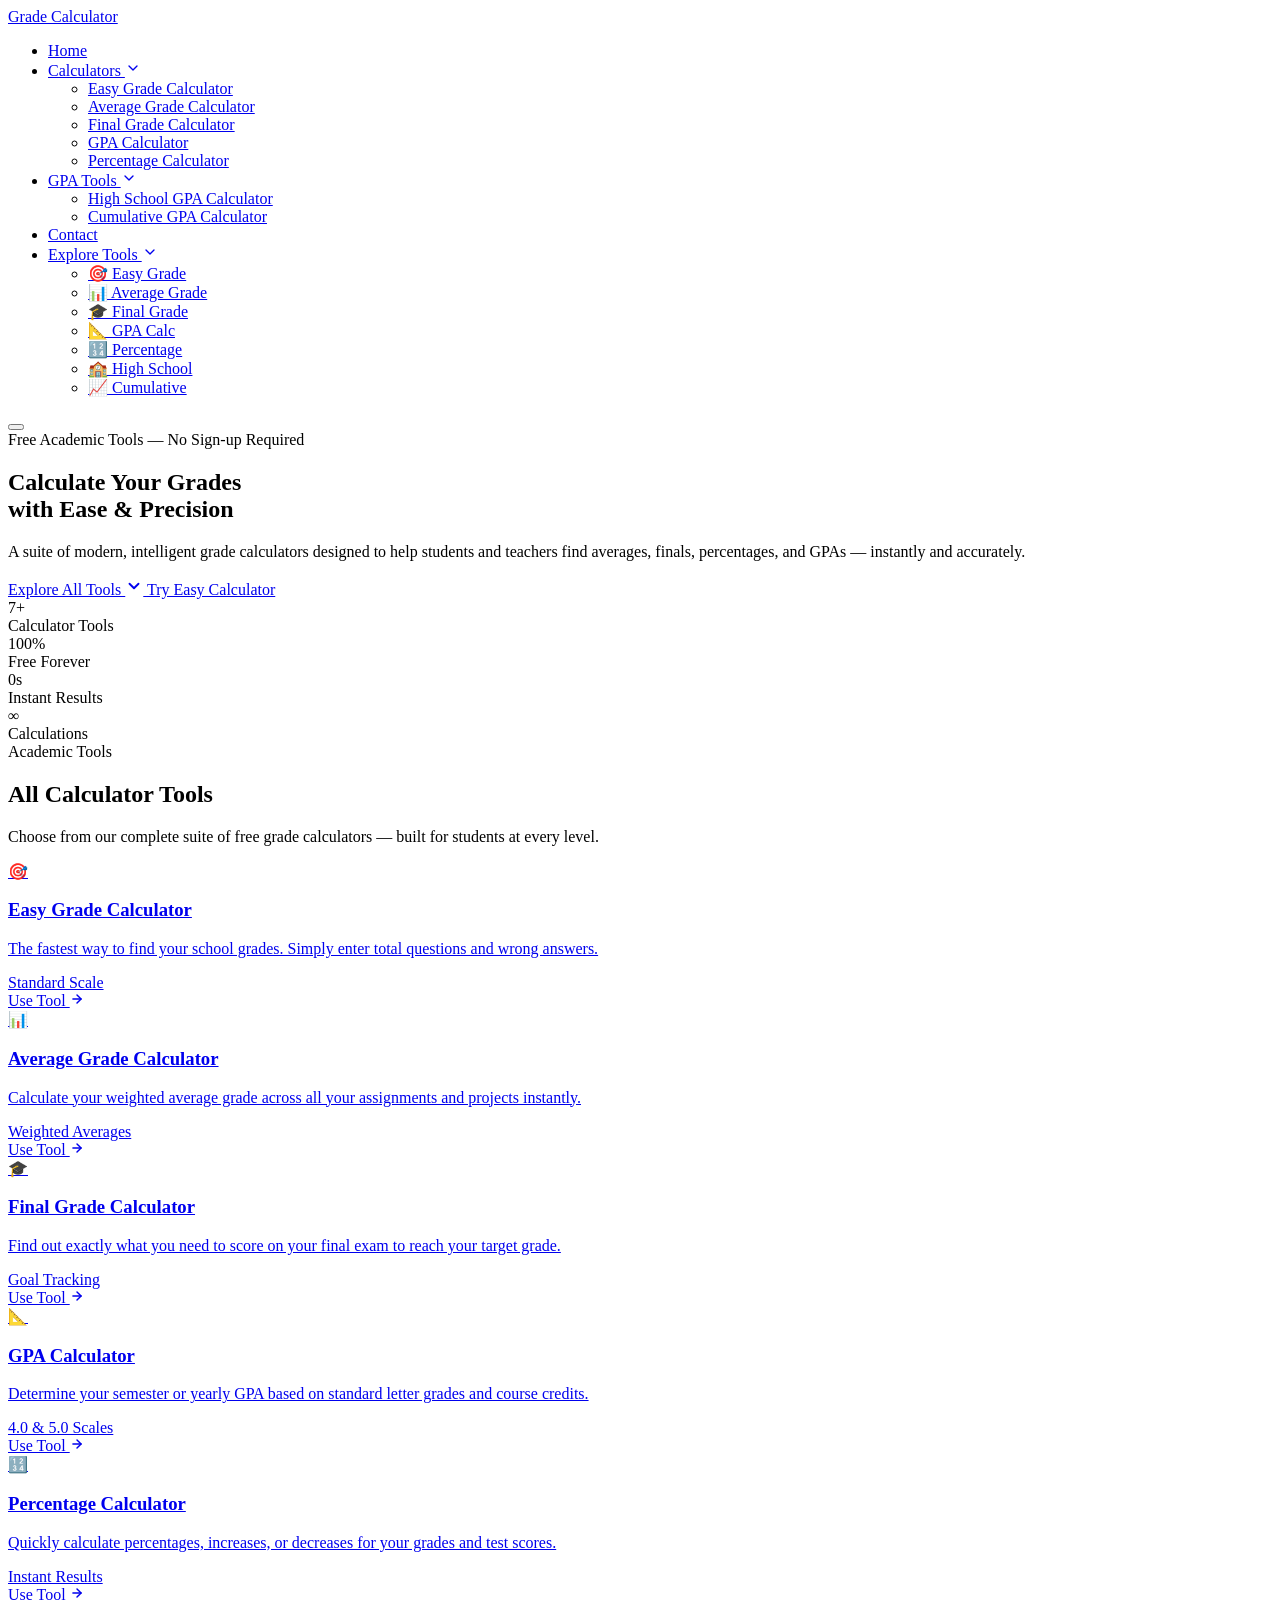
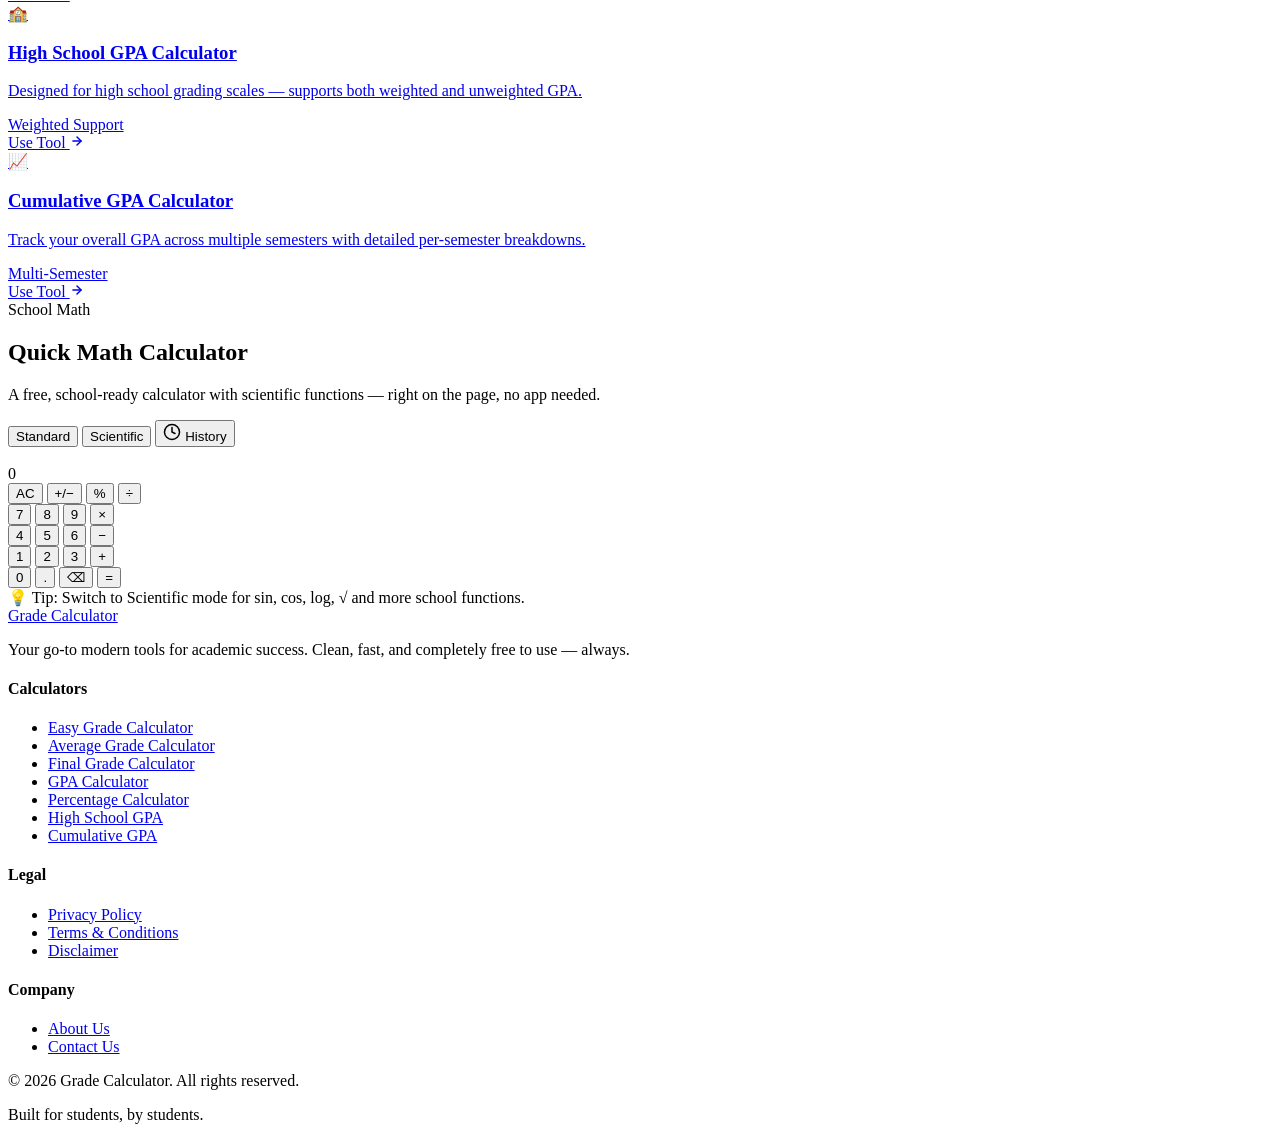
==== index.html @ 9f6d75bb "Update stylesheet and script paths in index.html" ====
<!DOCTYPE html>
<html lang="en">

<head>
  <meta charset="UTF-8">
  <meta name="viewport" content="width=device-width, initial-scale=1.0">

  <!-- Primary SEO -->
  <title>Grade Calculator – Free GPA, Final Grade & Percentage Tools for Students</title>
  <meta name="description" content="Free online grade calculators for students. Calculate GPA, final exam scores, grade averages, percentages and more — instantly, no sign-up required.">
  <meta name="keywords" content="grade calculator, GPA calculator, final grade calculator, average grade calculator, percentage calculator, high school GPA, cumulative GPA">
  <meta name="author" content="Grade Calculator">
  <meta name="robots" content="index, follow, max-snippet:-1, max-image-preview:large, max-video-preview:-1">
  <link rel="canonical" href="https://gradecalculator.com/">

  <!-- Open Graph -->
  <meta property="og:type" content="website">
  <meta property="og:site_name" content="Grade Calculator">
  <meta property="og:locale" content="en_US">
  <meta property="og:title" content="Grade Calculator – Free GPA, Final Grade & Percentage Tools">
  <meta property="og:description" content="Free online grade calculators for students. Instant results for GPA, final exam scores, grade averages, and percentages. No sign-up needed.">
  <meta property="og:url" content="https://gradecalculator.com/">

  <!-- Twitter Card -->
  <meta name="twitter:card" content="summary_large_image">
  <meta name="twitter:title" content="Grade Calculator – Free Tools for Students">
  <meta name="twitter:description" content="Free online grade calculators. GPA, final grades, averages, percentages — instant results, no sign-up needed.">

  <!-- JSON-LD: WebSite + Organization -->
  <script type="application/ld+json">
  {
    "@context": "https://schema.org",
    "@graph": [
      {
        "@type": "WebSite",
        "@id": "https://gradecalculator.com/#website",
        "url": "https://gradecalculator.com/",
        "name": "Grade Calculator",
        "description": "Free online grade calculators for students — GPA, final grades, averages, percentages and more.",
        "inLanguage": "en-US",
        "potentialAction": {
          "@type": "SearchAction",
          "target": "https://gradecalculator.com/?s={search_term_string}",
          "query-input": "required name=search_term_string"
        }
      },
      {
        "@type": "Organization",
        "@id": "https://gradecalculator.com/#organization",
        "name": "Grade Calculator",
        "url": "https://gradecalculator.com/",
        "description": "Provider of free academic calculators for students: GPA, final grade, average, and percentage tools.",
        "contactPoint": {
          "@type": "ContactPoint",
          "contactType": "customer support",
          "url": "https://gradecalculator.com/contact/"
        },
        "sameAs": []
      },
      {
        "@type": "WebPage",
        "@id": "https://gradecalculator.com/#webpage",
        "url": "https://gradecalculator.com/",
        "name": "Grade Calculator – Free GPA, Final Grade & Percentage Tools for Students",
        "isPartOf": {"@id": "https://gradecalculator.com/#website"},
        "about": {"@id": "https://gradecalculator.com/#organization"},
        "description": "Free online grade calculators for students. Calculate GPA, final exam scores, grade averages, and percentages — instantly.",
        "inLanguage": "en-US",
        "breadcrumb": {
          "@type": "BreadcrumbList",
          "itemListElement": [{"@type":"ListItem","position":1,"name":"Home","item":"https://gradecalculator.com/"}]
        }
      }
    ]
  }
  </script>

<base href="/grade-calculatorhub/">
<link rel="stylesheet" href="/grade-calculatorhub/assets/css/style.css">
</head>

<body>

  <!-- Navigation Overlay (mobile) -->
  <div class="nav-overlay" id="nav-overlay"></div>

  <header id="site-header" class="site-header">
    <div class="container header-container">
      <a href="./" class="logo">Grade Calculator</a>
      <nav id="nav-menu" class="nav-menu">
        <ul>
          <li><a href="./">Home</a></li>
          <li class="dropdown">
            <a href="#">Calculators <svg viewBox="0 0 24 24" width="16" height="16" fill="none"
                stroke="currentColor" stroke-width="2" stroke-linecap="round" stroke-linejoin="round">
                <path d="m6 9 6 6 6-6" />
              </svg></a>
            <ul class="dropdown-menu">
              <li><a href="easy-grade-calculator/">Easy Grade Calculator</a></li>
              <li><a href="average-grade-calculator/">Average Grade Calculator</a></li>
              <li><a href="final-grade-calculator/">Final Grade Calculator</a></li>
              <li><a href="gpa-calculator/">GPA Calculator</a></li>
              <li><a href="percentage-calculator/">Percentage Calculator</a></li>
            </ul>
          </li>
          <li class="dropdown">
            <a href="#">GPA Tools <svg viewBox="0 0 24 24" width="16" height="16" fill="none"
                stroke="currentColor" stroke-width="2" stroke-linecap="round" stroke-linejoin="round">
                <path d="m6 9 6 6 6-6" />
              </svg></a>
            <ul class="dropdown-menu">
              <li><a href="high-school-gpa-calculator/">High School GPA Calculator</a></li>
              <li><a href="cumulative-gpa-calculator/">Cumulative GPA Calculator</a></li>
            </ul>
          </li>
          <li><a href="contact/">Contact</a></li>
          <li class="dropdown nav-cta">
            <a href="javascript:void(0)" class="dropdown-toggle">Explore Tools <svg viewBox="0 0 24 24" width="16" height="16" fill="none"
                stroke="currentColor" stroke-width="2" stroke-linecap="round" stroke-linejoin="round">
                <path d="m6 9 6 6 6-6" />
              </svg></a>
            <ul class="dropdown-menu mega-grid">
              <li><a href="easy-grade-calculator/"><span class="tool-icon">🎯</span> Easy Grade</a></li>
              <li><a href="average-grade-calculator/"><span class="tool-icon">📊</span> Average Grade</a></li>
              <li><a href="final-grade-calculator/"><span class="tool-icon">🎓</span> Final Grade</a></li>
              <li><a href="gpa-calculator/"><span class="tool-icon">📐</span> GPA Calc</a></li>
              <li><a href="percentage-calculator/"><span class="tool-icon">🔢</span> Percentage</a></li>
              <li><a href="high-school-gpa-calculator/"><span class="tool-icon">🏫</span> High School</a></li>
              <li><a href="cumulative-gpa-calculator/"><span class="tool-icon">📈</span> Cumulative</a></li>
            </ul>
          </li>
        </ul>
      </nav>
      <button class="mobile-toggle" id="mobile-toggle" aria-label="Toggle Menu">
        <span></span>
        <span></span>
        <span></span>
      </button>
    </div>
  </header>

  <main>

    <!-- ════════════ HERO ════════════ -->
    <section class="hero container">
      <div class="hero-badge">
        <span class="dot"></span>
        Free Academic Tools &mdash; No Sign-up Required
      </div>
      <h1>Calculate Your Grades<br><span class="gradient-text">with Ease & Precision</span></h1>
      <p>A suite of modern, intelligent grade calculators designed to help students and teachers find averages,
        finals, percentages, and GPAs &mdash; instantly and accurately.</p>
        <a href="#tools" class="btn-primary" id="hero-scroll-btn">
          Explore All Tools
          <svg viewBox="0 0 24 24" width="18" height="18" fill="none" stroke="currentColor" stroke-width="2.5"
            stroke-linecap="round" stroke-linejoin="round">
            <path d="m6 9 6 6 6-6" />
          </svg>
        </a>
        <a href="easy-grade-calculator/" class="btn-outline">Try Easy Calculator</a>
      </div>
      <div class="hero-stats">
        <div class="stat-item">
          <div class="stat-value">7+</div>
          <div class="stat-label">Calculator Tools</div>
        </div>
        <div class="stat-item">
          <div class="stat-value">100%</div>
          <div class="stat-label">Free Forever</div>
        </div>
        <div class="stat-item">
          <div class="stat-value">0s</div>
          <div class="stat-label">Instant Results</div>
        </div>
        <div class="stat-item">
          <div class="stat-value">∞</div>
          <div class="stat-label">Calculations</div>
        </div>
      </div>
    </section>

    <section id="tools" class="container">
      <div class="section-header">
        <span class="section-tag">Academic Tools</span>
        <h2>All Calculator Tools</h2>
        <p>Choose from our complete suite of free grade calculators — built for students at every level.</p>
      </div>

      <div class="tools-grid">

        <a href="easy-grade-calculator/" class="tool-card fade-up">
          <div class="tool-card-body">
            <div class="tool-card-icon">🎯</div>
            <h3>Easy Grade Calculator</h3>
            <p>The fastest way to find your school grades. Simply enter total questions and wrong answers.</p>
            <div class="tool-card-footer">
              <span class="tool-count">Standard Scale</span>
              <div class="view-tool">Use Tool <svg viewBox="0 0 24 24" width="14" height="14" fill="none" stroke="currentColor" stroke-width="2.5" stroke-linecap="round" stroke-linejoin="round"><path d="M5 12h14"/><path d="m12 5 7 7-7 7"/></svg></div>
            </div>
          </div>
        </a>

        <a href="average-grade-calculator/" class="tool-card fade-up">
          <div class="tool-card-body">
            <div class="tool-card-icon">📊</div>
            <h3>Average Grade Calculator</h3>
            <p>Calculate your weighted average grade across all your assignments and projects instantly.</p>
            <div class="tool-card-footer">
              <span class="tool-count">Weighted Averages</span>
              <div class="view-tool">Use Tool <svg viewBox="0 0 24 24" width="14" height="14" fill="none" stroke="currentColor" stroke-width="2.5" stroke-linecap="round" stroke-linejoin="round"><path d="M5 12h14"/><path d="m12 5 7 7-7 7"/></svg></div>
            </div>
          </div>
        </a>

        <a href="final-grade-calculator/" class="tool-card fade-up">
          <div class="tool-card-body">
            <div class="tool-card-icon">🎓</div>
            <h3>Final Grade Calculator</h3>
            <p>Find out exactly what you need to score on your final exam to reach your target grade.</p>
            <div class="tool-card-footer">
              <span class="tool-count">Goal Tracking</span>
              <div class="view-tool">Use Tool <svg viewBox="0 0 24 24" width="14" height="14" fill="none" stroke="currentColor" stroke-width="2.5" stroke-linecap="round" stroke-linejoin="round"><path d="M5 12h14"/><path d="m12 5 7 7-7 7"/></svg></div>
            </div>
          </div>
        </a>

        <a href="gpa-calculator/" class="tool-card fade-up">
          <div class="tool-card-body">
            <div class="tool-card-icon">📐</div>
            <h3>GPA Calculator</h3>
            <p>Determine your semester or yearly GPA based on standard letter grades and course credits.</p>
            <div class="tool-card-footer">
              <span class="tool-count">4.0 &amp; 5.0 Scales</span>
              <div class="view-tool">Use Tool <svg viewBox="0 0 24 24" width="14" height="14" fill="none" stroke="currentColor" stroke-width="2.5" stroke-linecap="round" stroke-linejoin="round"><path d="M5 12h14"/><path d="m12 5 7 7-7 7"/></svg></div>
            </div>
          </div>
        </a>

        <a href="percentage-calculator/" class="tool-card fade-up">
          <div class="tool-card-body">
            <div class="tool-card-icon">🔢</div>
            <h3>Percentage Calculator</h3>
            <p>Quickly calculate percentages, increases, or decreases for your grades and test scores.</p>
            <div class="tool-card-footer">
              <span class="tool-count">Instant Results</span>
              <div class="view-tool">Use Tool <svg viewBox="0 0 24 24" width="14" height="14" fill="none" stroke="currentColor" stroke-width="2.5" stroke-linecap="round" stroke-linejoin="round"><path d="M5 12h14"/><path d="m12 5 7 7-7 7"/></svg></div>
            </div>
          </div>
        </a>

        <a href="high-school-gpa-calculator/" class="tool-card fade-up">
          <div class="tool-card-body">
            <div class="tool-card-icon">🏫</div>
            <h3>High School GPA Calculator</h3>
            <p>Designed for high school grading scales — supports both weighted and unweighted GPA.</p>
            <div class="tool-card-footer">
              <span class="tool-count">Weighted Support</span>
              <div class="view-tool">Use Tool <svg viewBox="0 0 24 24" width="14" height="14" fill="none" stroke="currentColor" stroke-width="2.5" stroke-linecap="round" stroke-linejoin="round"><path d="M5 12h14"/><path d="m12 5 7 7-7 7"/></svg></div>
            </div>
          </div>
        </a>

        <a href="cumulative-gpa-calculator/" class="tool-card fade-up">
          <div class="tool-card-body">
            <div class="tool-card-icon">📈</div>
            <h3>Cumulative GPA Calculator</h3>
            <p>Track your overall GPA across multiple semesters with detailed per-semester breakdowns.</p>
            <div class="tool-card-footer">
              <span class="tool-count">Multi-Semester</span>
              <div class="view-tool">Use Tool <svg viewBox="0 0 24 24" width="14" height="14" fill="none" stroke="currentColor" stroke-width="2.5" stroke-linecap="round" stroke-linejoin="round"><path d="M5 12h14"/><path d="m12 5 7 7-7 7"/></svg></div>
            </div>
          </div>
        </a>

      </div>
    </section>

    <!-- ════════════ MATH CALCULATOR ════════════ -->
    <section id="math-calculator" class="container">
      <div class="section-header">
        <span class="section-tag">School Math</span>
        <h2>Quick Math Calculator</h2>
        <p>A free, school-ready calculator with scientific functions — right on the page, no app needed.</p>
      </div>

      <div class="mc-shell">

        <!-- Mode toggle -->
        <div class="mc-mode-bar">
          <button class="mc-mode-btn active" id="mc-mode-std" onclick="mcSetMode('standard')">Standard</button>
          <button class="mc-mode-btn" id="mc-mode-sci" onclick="mcSetMode('scientific')">Scientific</button>
          <button class="mc-history-toggle" id="mc-hist-btn" onclick="mcToggleHistory()" title="History">
            <svg viewBox="0 0 24 24" width="18" height="18" fill="none" stroke="currentColor" stroke-width="2" stroke-linecap="round" stroke-linejoin="round"><circle cx="12" cy="12" r="10"/><polyline points="12 6 12 12 16 14"/></svg>
            History
          </button>
        </div>

        <div class="mc-body">

          <!-- Calculator panel -->
          <div class="mc-calculator" id="mc-calculator">

            <!-- Display -->
            <div class="mc-display">
              <div class="mc-expr" id="mc-expr">&nbsp;</div>
              <div class="mc-result" id="mc-result">0</div>
              <div class="mc-angle-label" id="mc-angle-label" style="display:none;">DEG</div>
            </div>

            <!-- Scientific rows (hidden in standard mode) -->
            <div class="mc-sci-rows" id="mc-sci-rows">
              <div class="mc-row">
                <button class="mc-btn mc-fn" onclick="mcAngleToggle()" id="mc-angle-btn" title="Toggle Degrees/Radians">DEG</button>
                <button class="mc-btn mc-fn" onclick="mcFn('sin')" title="Sine">sin</button>
                <button class="mc-btn mc-fn" onclick="mcFn('cos')" title="Cosine">cos</button>
                <button class="mc-btn mc-fn" onclick="mcFn('tan')" title="Tangent">tan</button>
              </div>
              <div class="mc-row">
                <button class="mc-btn mc-fn" onclick="mcFn('log')" title="Log base 10">log</button>
                <button class="mc-btn mc-fn" onclick="mcFn('ln')" title="Natural log">ln</button>
                <button class="mc-btn mc-fn" onclick="mcInsert('Math.PI')" title="Pi">π</button>
                <button class="mc-btn mc-fn" onclick="mcInsert('Math.E')" title="Euler's number">e</button>
              </div>
              <div class="mc-row">
                <button class="mc-btn mc-fn" onclick="mcFn('sqrt')" title="Square root">√x</button>
                <button class="mc-btn mc-fn" onclick="mcPower(2)" title="Squared">x²</button>
                <button class="mc-btn mc-fn" onclick="mcPower(3)" title="Cubed">x³</button>
                <button class="mc-btn mc-fn" onclick="mcInsert('**')" title="Power">xʸ</button>
              </div>
            </div>

            <!-- Standard keypad -->
            <div class="mc-keypad" id="mc-keypad">
              <!-- Row 1 -->
              <div class="mc-row">
                <button class="mc-btn mc-clear" onclick="mcClear()" id="mc-ac-btn">AC</button>
                <button class="mc-btn mc-op" onclick="mcToggleSign()" title="Toggle sign">+/−</button>
                <button class="mc-btn mc-op" onclick="mcPercent()" title="Percent">%</button>
                <button class="mc-btn mc-op mc-op--main" onclick="mcAppend('/')" title="Divide">÷</button>
              </div>
              <!-- Row 2 -->
              <div class="mc-row">
                <button class="mc-btn mc-num" onclick="mcAppend('7')">7</button>
                <button class="mc-btn mc-num" onclick="mcAppend('8')">8</button>
                <button class="mc-btn mc-num" onclick="mcAppend('9')">9</button>
                <button class="mc-btn mc-op mc-op--main" onclick="mcAppend('*')" title="Multiply">×</button>
              </div>
              <!-- Row 3 -->
              <div class="mc-row">
                <button class="mc-btn mc-num" onclick="mcAppend('4')">4</button>
                <button class="mc-btn mc-num" onclick="mcAppend('5')">5</button>
                <button class="mc-btn mc-num" onclick="mcAppend('6')">6</button>
                <button class="mc-btn mc-op mc-op--main" onclick="mcAppend('-')" title="Subtract">−</button>
              </div>
              <!-- Row 4 -->
              <div class="mc-row">
                <button class="mc-btn mc-num" onclick="mcAppend('1')">1</button>
                <button class="mc-btn mc-num" onclick="mcAppend('2')">2</button>
                <button class="mc-btn mc-num" onclick="mcAppend('3')">3</button>
                <button class="mc-btn mc-op mc-op--main" onclick="mcAppend('+')" title="Add">+</button>
              </div>
              <!-- Row 5 -->
              <div class="mc-row">
                <button class="mc-btn mc-num mc-zero" onclick="mcAppend('0')">0</button>
                <button class="mc-btn mc-num" onclick="mcDot()">.</button>
                <button class="mc-btn mc-op" onclick="mcBackspace()" title="Delete">⌫</button>
                <button class="mc-btn mc-equals" onclick="mcEquals()">=</button>
              </div>
            </div>

          </div>

          <!-- History panel -->
          <div class="mc-history" id="mc-history" style="display:none;">
            <div class="mc-history-header">
              <span>Calculation History</span>
              <button class="mc-clear-hist" onclick="mcClearHistory()">Clear all</button>
            </div>
            <div class="mc-history-list" id="mc-history-list">
              <div class="mc-hist-empty">No calculations yet</div>
            </div>
          </div>

        </div><!-- /mc-body -->

        <!-- School tip bar -->
        <div class="mc-tip-bar">
          <span class="mc-tip-icon">💡</span>
          <span id="mc-tip-text">Tip: Switch to Scientific mode for sin, cos, log, √ and more school functions.</span>
        </div>

      </div><!-- /mc-shell -->
    </section>

  </main>

  <footer class="site-footer">
    <div class="container">
      <div class="footer-grid">
        <div class="footer-col">
          <a href="/" class="logo">Grade Calculator</a>
          <p>Your go-to modern tools for academic success. Clean, fast, and completely free to use — always.</p>
        </div>
        <div class="footer-col">
          <h4>Calculators</h4>
          <ul>
            <li><a href="easy-grade-calculator/">Easy Grade Calculator</a></li>
            <li><a href="average-grade-calculator/">Average Grade Calculator</a></li>
            <li><a href="final-grade-calculator/">Final Grade Calculator</a></li>
            <li><a href="gpa-calculator/">GPA Calculator</a></li>
            <li><a href="percentage-calculator/">Percentage Calculator</a></li>
            <li><a href="high-school-gpa-calculator/">High School GPA</a></li>
            <li><a href="cumulative-gpa-calculator/">Cumulative GPA</a></li>
          </ul>
        </div>
        <div class="footer-col">
          <h4>Legal</h4>
          <ul>
            <li><a href="privacy-policy/">Privacy Policy</a></li>
            <li><a href="terms-conditions/">Terms &amp; Conditions</a></li>
            <li><a href="disclaimer/">Disclaimer</a></li>
          </ul>
        </div>
        <div class="footer-col">
          <h4>Company</h4>
          <ul>
            <li><a href="about/">About Us</a></li>
            <li><a href="contact/">Contact Us</a></li>
          </ul>
        </div>
      </div>
      <div class="footer-bottom">
        <p>&copy; 2026 <span class="footer-accent">Grade Calculator</span>. All rights reserved.</p>
        <p>Built for students, by students.</p>
      </div>
    </div>
  </footer>

<script src="/grade-calculatorhub/assets/js/main.js"></script>

  <!-- ══ MATH CALCULATOR LOGIC ══ -->
  <script>
  (function() {
    'use strict';

    /* ─── State ─── */
    let mcExpr       = '';
    let mcLastResult = null;
    let mcNewNum     = false;
    let mcMode       = 'standard';
    let mcUseDeg     = true;
    let mcHistory    = [];

    const tips = [
      'Tip: Switch to Scientific mode for sin, cos, log, √ and more school functions.',
      'Tip: Press % after a number to convert it to a percentage (e.g. 50 ÷ 200 %).',
      'Tip: Use x² to quickly square any number.',
      'Tip: π ≈ 3.14159 — use it in area and circumference formulas.',
      'Tip: log is base-10; ln is the natural log (base e).',
      'Tip: √x computes the square root of the current entry.',
      'Tip: Your calculation history is saved until you clear it.',
    ];
    let tipIdx = 0;

    /* ─── DOM refs ─── */
    const exprEl    = document.getElementById('mc-expr');
    const resultEl  = document.getElementById('mc-result');
    const acBtn     = document.getElementById('mc-ac-btn');
    const sciRows   = document.getElementById('mc-sci-rows');
    const histPanel = document.getElementById('mc-history');
    const histList  = document.getElementById('mc-history-list');
    const tipText   = document.getElementById('mc-tip-text');
    const angleLbl  = document.getElementById('mc-angle-label');
    const angleBtn  = document.getElementById('mc-angle-btn');

    /* ─── Helpers ─── */
    function toRad(deg) { return deg * Math.PI / 180; }

    function updateDisplay() {
      exprEl.textContent    = mcExpr || '\u00a0';
      resultEl.textContent  = mcExpr ? '' : (mcLastResult !== null ? mcLastResult : '0');
      acBtn.textContent     = mcExpr ? 'C' : 'AC';
    }

    function showResult(val) {
      const display = (Math.abs(val) < 1e15 && !isNaN(val))
        ? parseFloat(val.toFixed(10)).toString()
        : val.toString();
      resultEl.textContent = display;
      exprEl.textContent   = mcExpr || '\u00a0';
      acBtn.textContent    = 'AC';
    }

    function pushHistory(expr, result) {
      mcHistory.unshift({ expr, result });
      if (mcHistory.length > 30) mcHistory.pop();
      renderHistory();
    }

    function renderHistory() {
      if (mcHistory.length === 0) {
        histList.innerHTML = '<div class="mc-hist-empty">No calculations yet</div>';
        return;
      }
      histList.innerHTML = mcHistory.map((h, i) => `
        <div class="mc-hist-item" onclick="mcRecall(${i})">
          <div class="mc-hist-expr">${h.expr}</div>
          <div class="mc-hist-val">= ${h.result}</div>
        </div>
      `).join('');
    }

    /* ─── Exposed globals ─── */
    window.mcRecall = function(i) {
      const entry = mcHistory[i];
      if (!entry) return;
      mcExpr       = String(entry.result);
      mcLastResult = entry.result;
      mcNewNum     = false;
      updateDisplay();
    };

    window.mcSetMode = function(mode) {
      mcMode = mode;
      document.getElementById('mc-mode-std').classList.toggle('active', mode === 'standard');
      document.getElementById('mc-mode-sci').classList.toggle('active', mode === 'scientific');
      sciRows.style.display = mode === 'scientific' ? 'block' : 'none';
      angleLbl.style.display = mode === 'scientific' ? 'block' : 'none';
      rotateTip();
    };

    window.mcToggleHistory = function() {
      const open = histPanel.style.display === 'none';
      histPanel.style.display = open ? 'flex' : 'none';
      document.getElementById('mc-hist-btn').classList.toggle('active', open);
    };

    window.mcClearHistory = function() {
      mcHistory = [];
      renderHistory();
    };

    window.mcAngleToggle = function() {
      mcUseDeg = !mcUseDeg;
      const lbl = mcUseDeg ? 'DEG' : 'RAD';
      angleBtn.textContent  = lbl;
      angleLbl.textContent  = lbl;
    };

    window.mcAppend = function(val) {
      if (mcNewNum) { mcExpr = ''; mcNewNum = false; }
      mcExpr += val;
      updateDisplay();
    };

    window.mcInsert = function(raw) {
      if (mcNewNum) { mcExpr = ''; mcNewNum = false; }
      mcExpr += raw;
      updateDisplay();
    };

    window.mcDot = function() {
      if (mcNewNum) { mcExpr = '0'; mcNewNum = false; }
      // Only add dot if last segment doesn't already have one
      const parts = mcExpr.split(/[+\-*/]/);
      if (!parts[parts.length - 1].includes('.')) mcExpr += '.';
      updateDisplay();
    };

    window.mcBackspace = function() {
      if (mcNewNum) { mcExpr = ''; mcNewNum = false; }
      mcExpr = mcExpr.slice(0, -1);
      updateDisplay();
    };

    window.mcClear = function() {
      mcExpr       = '';
      mcLastResult = null;
      mcNewNum     = false;
      resultEl.textContent = '0';
      exprEl.textContent   = '\u00a0';
      acBtn.textContent    = 'AC';
    };

    window.mcToggleSign = function() {
      if (!mcExpr) return;
      mcExpr = mcExpr.startsWith('-') ? mcExpr.slice(1) : '-' + mcExpr;
      updateDisplay();
    };

    window.mcPercent = function() {
      if (!mcExpr) return;
      try {
        const val = Function('"use strict"; return (' + mcExpr + ')')() / 100;
        mcExpr = String(val);
        updateDisplay();
      } catch(e) {}
    };

    window.mcFn = function(fn) {
      if (mcNewNum) { mcExpr = ''; mcNewNum = false; }
      const needsArg = fn === 'sqrt' || fn === 'sin' || fn === 'cos' || fn === 'tan' || fn === 'log' || fn === 'ln';
      if (mcExpr === '' || mcExpr === '0') {
        // open paren style
        const prefix = {
          sqrt: 'Math.sqrt(',
          sin:  mcUseDeg ? '(x=>Math.sin(x*Math.PI/180))(' : 'Math.sin(',
          cos:  mcUseDeg ? '(x=>Math.cos(x*Math.PI/180))(' : 'Math.cos(',
          tan:  mcUseDeg ? '(x=>Math.tan(x*Math.PI/180))(' : 'Math.tan(',
          log:  'Math.log10(',
          ln:   'Math.log(',
        }[fn] || '';
        mcExpr = prefix;
        updateDisplay();
        return;
      }
      // Apply to current expression
      try {
        const raw = Function('"use strict"; return (' + mcExpr + ')')();
        let result;
        switch(fn) {
          case 'sqrt': result = Math.sqrt(raw); break;
          case 'sin':  result = mcUseDeg ? Math.sin(toRad(raw)) : Math.sin(raw); break;
          case 'cos':  result = mcUseDeg ? Math.cos(toRad(raw)) : Math.cos(raw); break;
          case 'tan':  result = mcUseDeg ? Math.tan(toRad(raw)) : Math.tan(raw); break;
          case 'log':  result = Math.log10(raw); break;
          case 'ln':   result = Math.log(raw); break;
          default: return;
        }
        const fnLabel = fn === 'ln' ? 'ln' : fn;
        pushHistory(`${fnLabel}(${parseFloat(raw.toFixed(8))})`, parseFloat(result.toFixed(10)));
        mcExpr = String(parseFloat(result.toFixed(10)));
        mcLastResult = mcExpr;
        mcNewNum = true;
        showResult(result);
      } catch(e) {
        resultEl.textContent = 'Error';
        mcExpr = '';
        mcNewNum = true;
      }
    };

    window.mcPower = function(exp) {
      if (!mcExpr) return;
      try {
        const raw = Function('"use strict"; return (' + mcExpr + ')')();
        const result = Math.pow(raw, exp);
        pushHistory(`(${parseFloat(raw.toFixed(8))})^${exp}`, parseFloat(result.toFixed(10)));
        mcExpr = String(parseFloat(result.toFixed(10)));
        mcLastResult = mcExpr;
        mcNewNum = true;
        showResult(result);
      } catch(e) {
        resultEl.textContent = 'Error';
        mcExpr = '';
        mcNewNum = true;
      }
    };

    window.mcEquals = function() {
      if (!mcExpr) return;
      const exprSaved = mcExpr
        .replace(/×/g,'*').replace(/÷/g,'/')
        .replace(/−/g,'-');
      try {
        const result = Function('"use strict"; return (' + exprSaved + ')')();
        if (typeof result !== 'number' || !isFinite(result)) throw new Error('bad');
        const neat = parseFloat(result.toFixed(10));
        pushHistory(
          mcExpr.replace(/Math\.PI/g,'π').replace(/Math\.E/g,'e').replace(/Math\./g,''),
          neat
        );
        mcLastResult = String(neat);
        showResult(neat);
        mcExpr   = String(neat);
        mcNewNum = true;
      } catch(e) {
        resultEl.textContent = 'Error';
        exprEl.textContent   = mcExpr;
        mcExpr   = '';
        mcNewNum = true;
      }
    };

    /* ─── Keyboard support ─── */
    document.addEventListener('keydown', function(e) {
      const tag = document.activeElement.tagName;
      if (tag === 'INPUT' || tag === 'TEXTAREA' || tag === 'SELECT') return;
      if ('0123456789'.includes(e.key)) { mcAppend(e.key); }
      else if (e.key === '+') { mcAppend('+'); }
      else if (e.key === '-') { mcAppend('-'); }
      else if (e.key === '*') { mcAppend('*'); }
      else if (e.key === '/') { e.preventDefault(); mcAppend('/'); }
      else if (e.key === '.') { mcDot(); }
      else if (e.key === 'Enter' || e.key === '=') { mcEquals(); }
      else if (e.key === 'Backspace') { mcBackspace(); }
      else if (e.key === 'Escape') { mcClear(); }
      else if (e.key === '%') { mcPercent(); }
    });

    /* ─── Rotate tips ─── */
    function rotateTip() {
      tipIdx = (tipIdx + 1) % tips.length;
      tipText.textContent = tips[tipIdx];
    }
    setInterval(rotateTip, 6000);

    /* ─── Init ─── */
    sciRows.style.display = 'none';
    updateDisplay();
  })();
  </script>
</body>

</html>
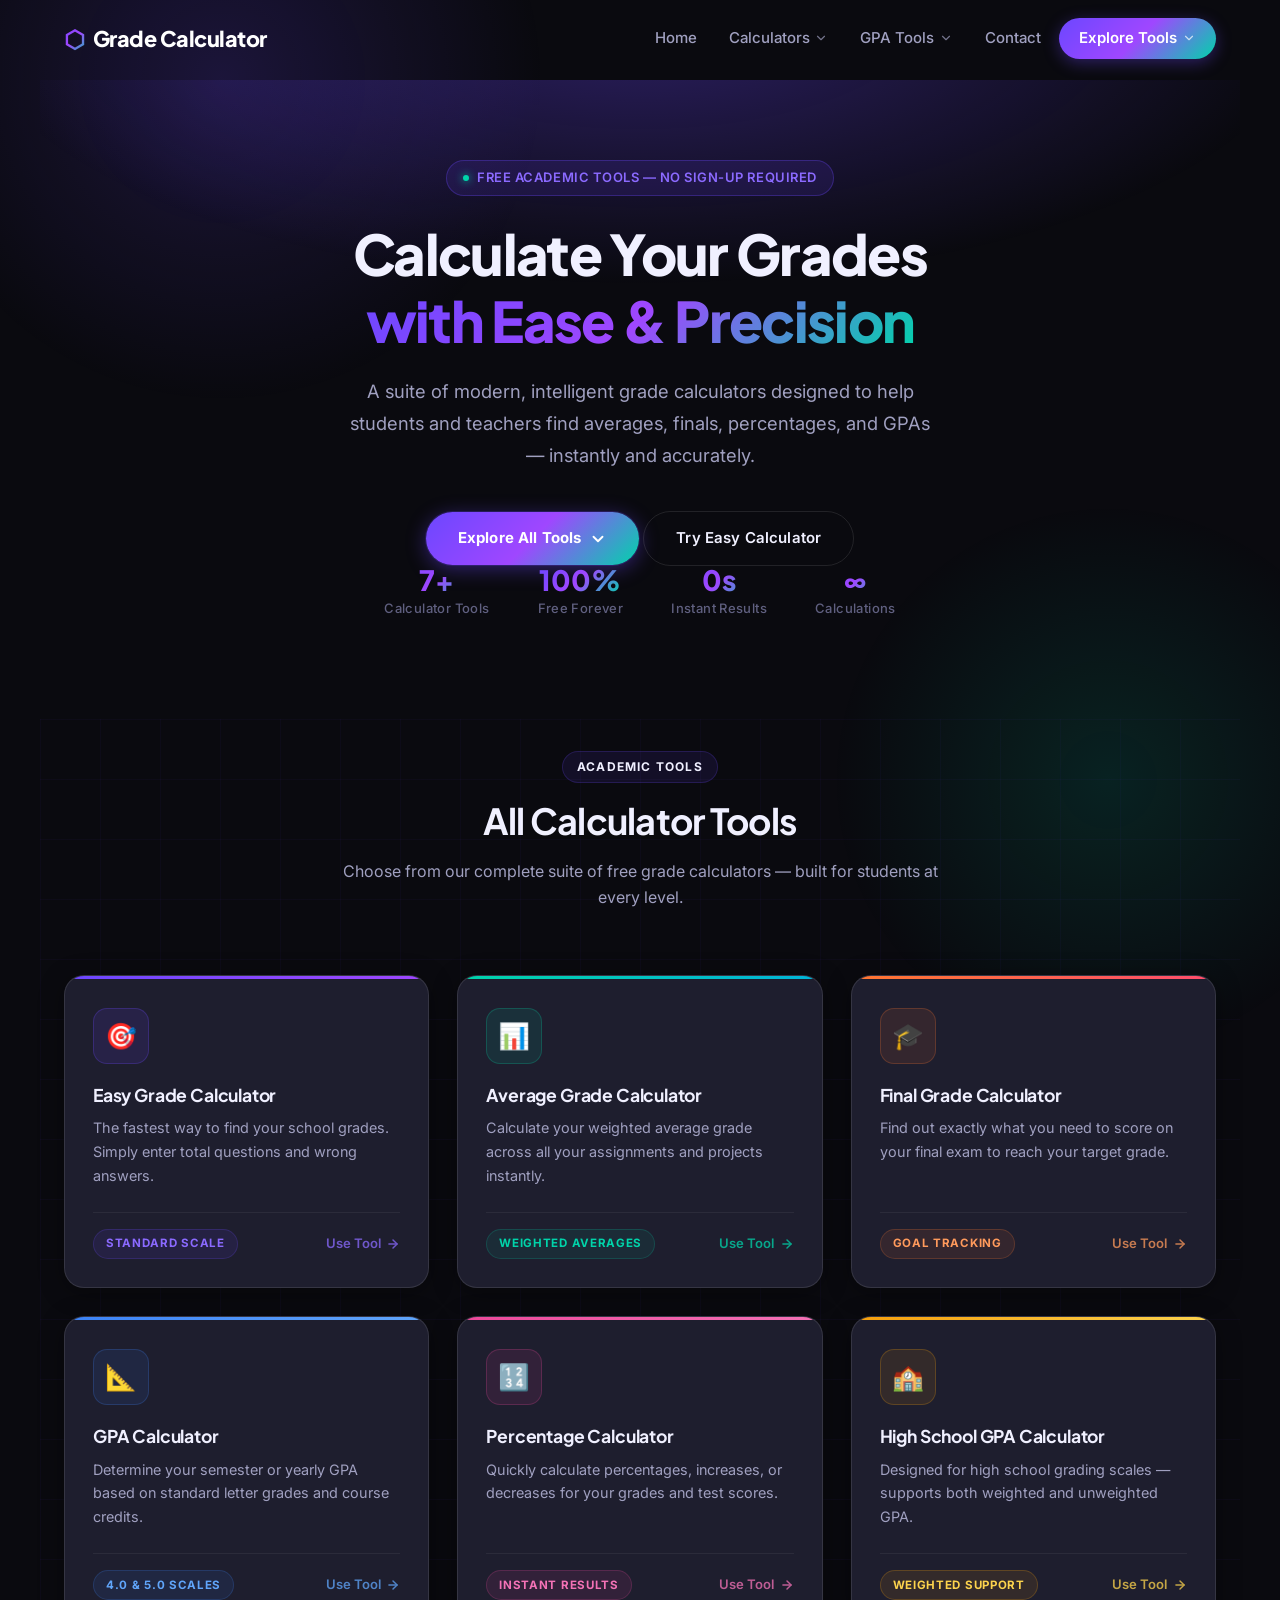
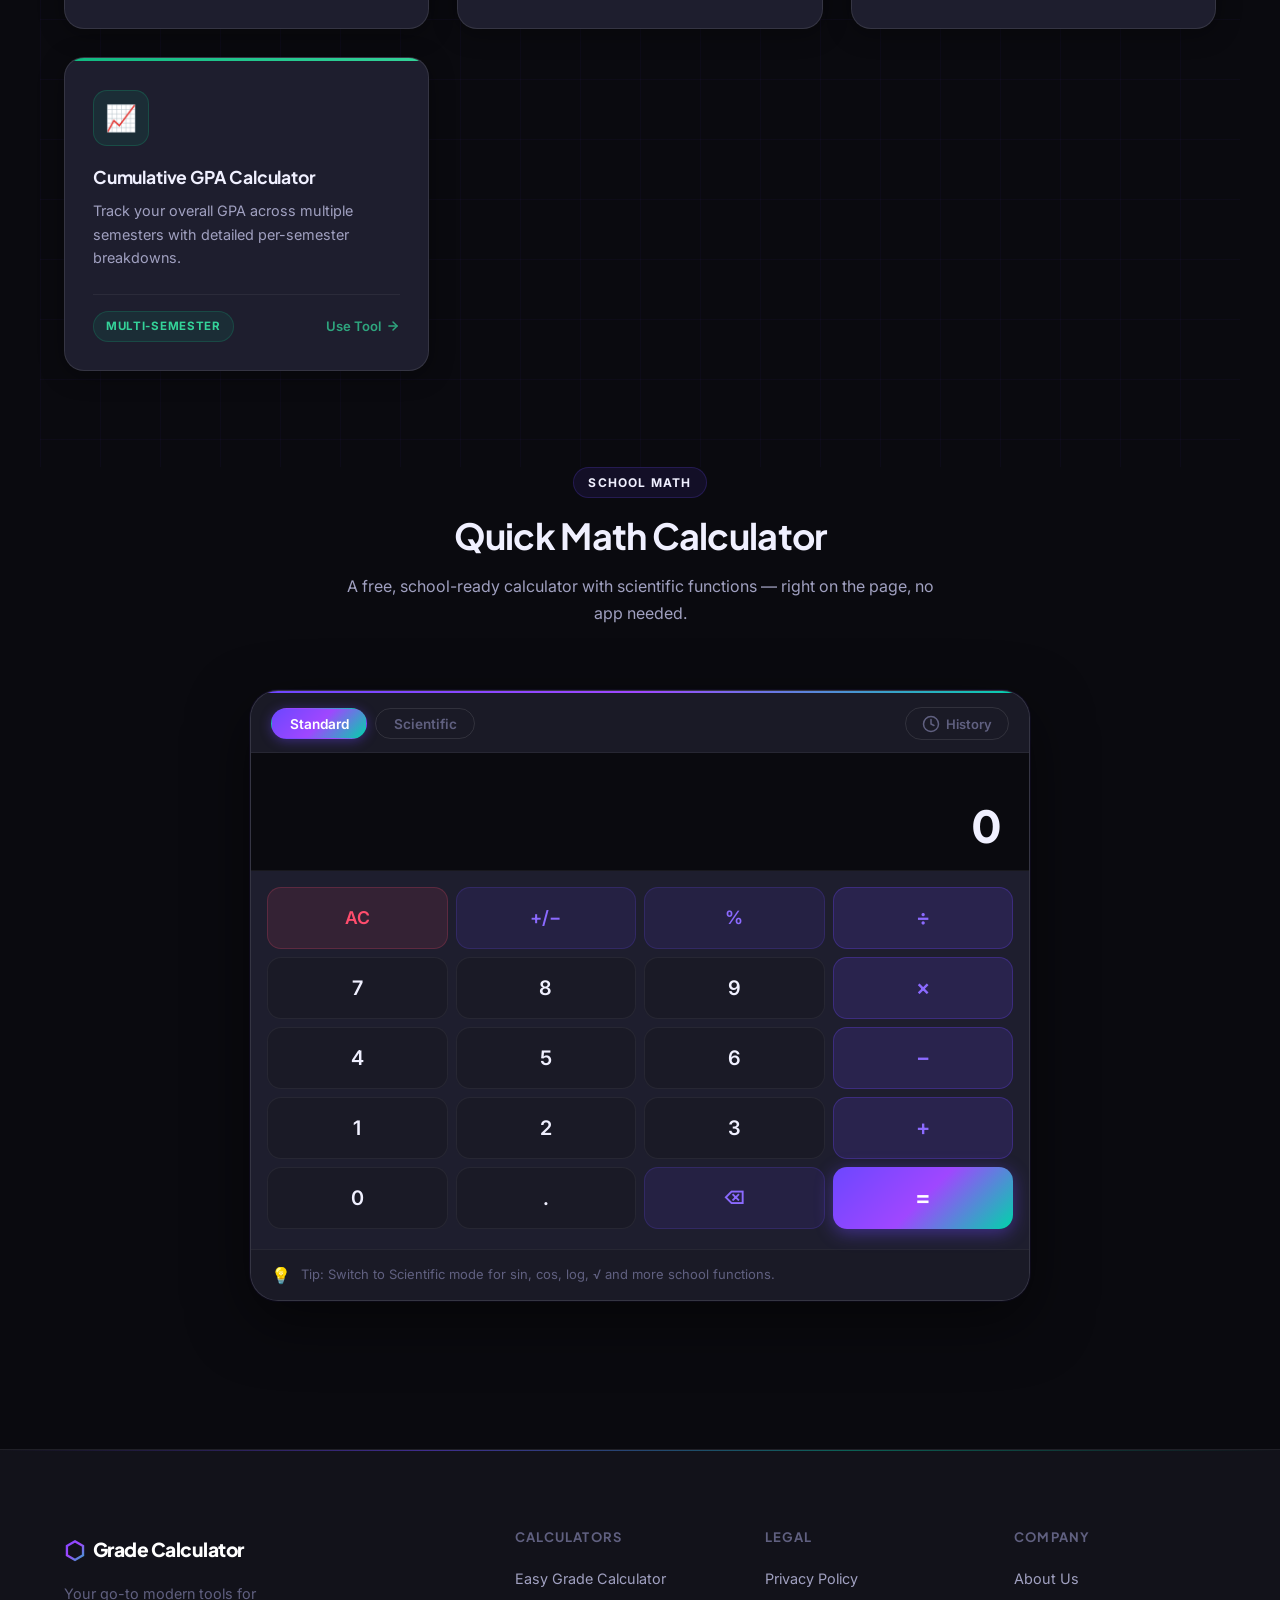
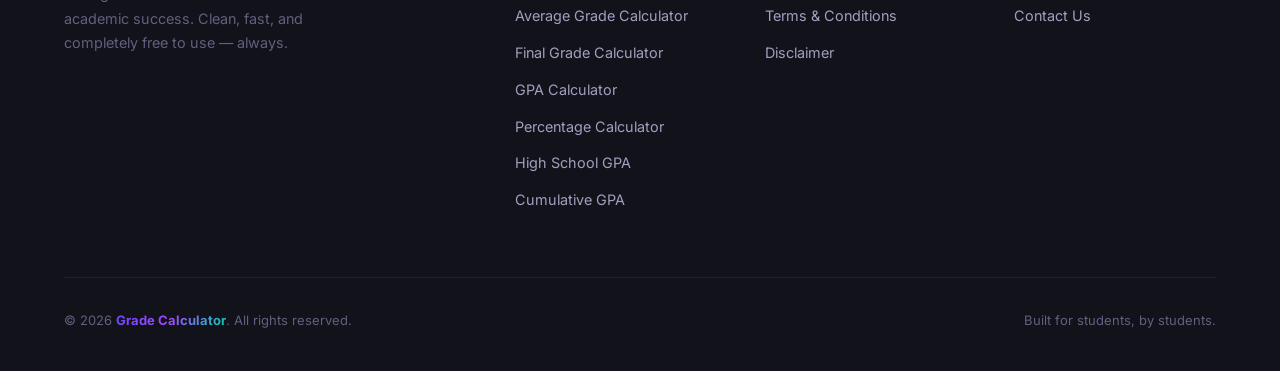
==== commit 8c101106: "Fix absolute paths to relative paths for GitHub Pages compatibility" ====
--- a/index.html
+++ b/index.html
@@ -1,4 +1,4 @@
-<!DOCTYPE html>
+﻿<!DOCTYPE html>
 <html lang="en">
 
 <head>
@@ -11,7 +11,7 @@
   <meta name="keywords" content="grade calculator, GPA calculator, final grade calculator, average grade calculator, percentage calculator, high school GPA, cumulative GPA">
   <meta name="author" content="Grade Calculator">
   <meta name="robots" content="index, follow, max-snippet:-1, max-image-preview:large, max-video-preview:-1">
-  <link rel="canonical" href="https://gradecalculator.com/">
+  <link rel="canonical" href="https://iskillali320-netizen.github.io/grade-calculatorhub/">
 
   <!-- Open Graph -->
   <meta property="og:type" content="website">
@@ -19,7 +19,7 @@
   <meta property="og:locale" content="en_US">
   <meta property="og:title" content="Grade Calculator – Free GPA, Final Grade & Percentage Tools">
   <meta property="og:description" content="Free online grade calculators for students. Instant results for GPA, final exam scores, grade averages, and percentages. No sign-up needed.">
-  <meta property="og:url" content="https://gradecalculator.com/">
+  <meta property="og:url" content="https://iskillali320-netizen.github.io/grade-calculatorhub/">
 
   <!-- Twitter Card -->
   <meta name="twitter:card" content="summary_large_image">
@@ -33,50 +33,49 @@
     "@graph": [
       {
         "@type": "WebSite",
-        "@id": "https://gradecalculator.com/#website",
-        "url": "https://gradecalculator.com/",
+        "@id": "https://iskillali320-netizen.github.io/grade-calculatorhub/#website",
+        "url": "https://iskillali320-netizen.github.io/grade-calculatorhub/",
         "name": "Grade Calculator",
         "description": "Free online grade calculators for students — GPA, final grades, averages, percentages and more.",
         "inLanguage": "en-US",
         "potentialAction": {
           "@type": "SearchAction",
-          "target": "https://gradecalculator.com/?s={search_term_string}",
+          "target": "https://iskillali320-netizen.github.io/grade-calculatorhub/?s={search_term_string}",
           "query-input": "required name=search_term_string"
         }
       },
       {
         "@type": "Organization",
-        "@id": "https://gradecalculator.com/#organization",
+        "@id": "https://iskillali320-netizen.github.io/grade-calculatorhub/#organization",
         "name": "Grade Calculator",
-        "url": "https://gradecalculator.com/",
+        "url": "https://iskillali320-netizen.github.io/grade-calculatorhub/",
         "description": "Provider of free academic calculators for students: GPA, final grade, average, and percentage tools.",
         "contactPoint": {
           "@type": "ContactPoint",
           "contactType": "customer support",
-          "url": "https://gradecalculator.com/contact/"
+          "url": "https://iskillali320-netizen.github.io/grade-calculatorhub/contact/"
         },
         "sameAs": []
       },
       {
         "@type": "WebPage",
-        "@id": "https://gradecalculator.com/#webpage",
-        "url": "https://gradecalculator.com/",
+        "@id": "https://iskillali320-netizen.github.io/grade-calculatorhub/#webpage",
+        "url": "https://iskillali320-netizen.github.io/grade-calculatorhub/",
         "name": "Grade Calculator – Free GPA, Final Grade & Percentage Tools for Students",
-        "isPartOf": {"@id": "https://gradecalculator.com/#website"},
-        "about": {"@id": "https://gradecalculator.com/#organization"},
+        "isPartOf": {"@id": "https://iskillali320-netizen.github.io/grade-calculatorhub/#website"},
+        "about": {"@id": "https://iskillali320-netizen.github.io/grade-calculatorhub/#organization"},
         "description": "Free online grade calculators for students. Calculate GPA, final exam scores, grade averages, and percentages — instantly.",
         "inLanguage": "en-US",
         "breadcrumb": {
           "@type": "BreadcrumbList",
-          "itemListElement": [{"@type":"ListItem","position":1,"name":"Home","item":"https://gradecalculator.com/"}]
+          "itemListElement": [{"@type":"ListItem","position":1,"name":"Home","item":"https://iskillali320-netizen.github.io/grade-calculatorhub/"}]
         }
       }
     ]
   }
   </script>
 
-<base href="/grade-calculatorhub/">
-<link rel="stylesheet" href="/grade-calculatorhub/assets/css/style.css">
+  <link rel="stylesheet" href="./assets/css/style.css">
 </head>
 
 <body>
@@ -96,11 +95,11 @@
                 <path d="m6 9 6 6 6-6" />
               </svg></a>
             <ul class="dropdown-menu">
-              <li><a href="easy-grade-calculator/">Easy Grade Calculator</a></li>
-              <li><a href="average-grade-calculator/">Average Grade Calculator</a></li>
-              <li><a href="final-grade-calculator/">Final Grade Calculator</a></li>
-              <li><a href="gpa-calculator/">GPA Calculator</a></li>
-              <li><a href="percentage-calculator/">Percentage Calculator</a></li>
+              <li><a href="./easy-grade-calculator/">Easy Grade Calculator</a></li>
+              <li><a href="./average-grade-calculator/">Average Grade Calculator</a></li>
+              <li><a href="./final-grade-calculator/">Final Grade Calculator</a></li>
+              <li><a href="./gpa-calculator/">GPA Calculator</a></li>
+              <li><a href="./percentage-calculator/">Percentage Calculator</a></li>
             </ul>
           </li>
           <li class="dropdown">
@@ -109,24 +108,24 @@
                 <path d="m6 9 6 6 6-6" />
               </svg></a>
             <ul class="dropdown-menu">
-              <li><a href="high-school-gpa-calculator/">High School GPA Calculator</a></li>
-              <li><a href="cumulative-gpa-calculator/">Cumulative GPA Calculator</a></li>
+              <li><a href="./high-school-gpa-calculator/">High School GPA Calculator</a></li>
+              <li><a href="./cumulative-gpa-calculator/">Cumulative GPA Calculator</a></li>
             </ul>
           </li>
-          <li><a href="contact/">Contact</a></li>
+          <li><a href="./contact/">Contact</a></li>
           <li class="dropdown nav-cta">
             <a href="javascript:void(0)" class="dropdown-toggle">Explore Tools <svg viewBox="0 0 24 24" width="16" height="16" fill="none"
                 stroke="currentColor" stroke-width="2" stroke-linecap="round" stroke-linejoin="round">
                 <path d="m6 9 6 6 6-6" />
               </svg></a>
             <ul class="dropdown-menu mega-grid">
-              <li><a href="easy-grade-calculator/"><span class="tool-icon">🎯</span> Easy Grade</a></li>
-              <li><a href="average-grade-calculator/"><span class="tool-icon">📊</span> Average Grade</a></li>
-              <li><a href="final-grade-calculator/"><span class="tool-icon">🎓</span> Final Grade</a></li>
-              <li><a href="gpa-calculator/"><span class="tool-icon">📐</span> GPA Calc</a></li>
-              <li><a href="percentage-calculator/"><span class="tool-icon">🔢</span> Percentage</a></li>
-              <li><a href="high-school-gpa-calculator/"><span class="tool-icon">🏫</span> High School</a></li>
-              <li><a href="cumulative-gpa-calculator/"><span class="tool-icon">📈</span> Cumulative</a></li>
+              <li><a href="./easy-grade-calculator/"><span class="tool-icon">🎯</span> Easy Grade</a></li>
+              <li><a href="./average-grade-calculator/"><span class="tool-icon">📊</span> Average Grade</a></li>
+              <li><a href="./final-grade-calculator/"><span class="tool-icon">🎓</span> Final Grade</a></li>
+              <li><a href="./gpa-calculator/"><span class="tool-icon">📐</span> GPA Calc</a></li>
+              <li><a href="./percentage-calculator/"><span class="tool-icon">🔢</span> Percentage</a></li>
+              <li><a href="./high-school-gpa-calculator/"><span class="tool-icon">🏫</span> High School</a></li>
+              <li><a href="./cumulative-gpa-calculator/"><span class="tool-icon">📈</span> Cumulative</a></li>
             </ul>
           </li>
         </ul>
@@ -157,7 +156,7 @@
             <path d="m6 9 6 6 6-6" />
           </svg>
         </a>
-        <a href="easy-grade-calculator/" class="btn-outline">Try Easy Calculator</a>
+        <a href="./easy-grade-calculator/" class="btn-outline">Try Easy Calculator</a>
       </div>
       <div class="hero-stats">
         <div class="stat-item">
@@ -188,7 +187,7 @@
 
       <div class="tools-grid">
 
-        <a href="easy-grade-calculator/" class="tool-card fade-up">
+        <a href="./easy-grade-calculator/" class="tool-card fade-up">
           <div class="tool-card-body">
             <div class="tool-card-icon">🎯</div>
             <h3>Easy Grade Calculator</h3>
@@ -200,7 +199,7 @@
           </div>
         </a>
 
-        <a href="average-grade-calculator/" class="tool-card fade-up">
+        <a href="./average-grade-calculator/" class="tool-card fade-up">
           <div class="tool-card-body">
             <div class="tool-card-icon">📊</div>
             <h3>Average Grade Calculator</h3>
@@ -212,7 +211,7 @@
           </div>
         </a>
 
-        <a href="final-grade-calculator/" class="tool-card fade-up">
+        <a href="./final-grade-calculator/" class="tool-card fade-up">
           <div class="tool-card-body">
             <div class="tool-card-icon">🎓</div>
             <h3>Final Grade Calculator</h3>
@@ -224,7 +223,7 @@
           </div>
         </a>
 
-        <a href="gpa-calculator/" class="tool-card fade-up">
+        <a href="./gpa-calculator/" class="tool-card fade-up">
           <div class="tool-card-body">
             <div class="tool-card-icon">📐</div>
             <h3>GPA Calculator</h3>
@@ -236,7 +235,7 @@
           </div>
         </a>
 
-        <a href="percentage-calculator/" class="tool-card fade-up">
+        <a href="./percentage-calculator/" class="tool-card fade-up">
           <div class="tool-card-body">
             <div class="tool-card-icon">🔢</div>
             <h3>Percentage Calculator</h3>
@@ -248,7 +247,7 @@
           </div>
         </a>
 
-        <a href="high-school-gpa-calculator/" class="tool-card fade-up">
+        <a href="./high-school-gpa-calculator/" class="tool-card fade-up">
           <div class="tool-card-body">
             <div class="tool-card-icon">🏫</div>
             <h3>High School GPA Calculator</h3>
@@ -260,7 +259,7 @@
           </div>
         </a>
 
-        <a href="cumulative-gpa-calculator/" class="tool-card fade-up">
+        <a href="./cumulative-gpa-calculator/" class="tool-card fade-up">
           <div class="tool-card-body">
             <div class="tool-card-icon">📈</div>
             <h3>Cumulative GPA Calculator</h3>
@@ -398,34 +397,34 @@
     <div class="container">
       <div class="footer-grid">
         <div class="footer-col">
-          <a href="/" class="logo">Grade Calculator</a>
+          <a href="./" class="logo">Grade Calculator</a>
           <p>Your go-to modern tools for academic success. Clean, fast, and completely free to use — always.</p>
         </div>
         <div class="footer-col">
           <h4>Calculators</h4>
           <ul>
-            <li><a href="easy-grade-calculator/">Easy Grade Calculator</a></li>
-            <li><a href="average-grade-calculator/">Average Grade Calculator</a></li>
-            <li><a href="final-grade-calculator/">Final Grade Calculator</a></li>
-            <li><a href="gpa-calculator/">GPA Calculator</a></li>
-            <li><a href="percentage-calculator/">Percentage Calculator</a></li>
-            <li><a href="high-school-gpa-calculator/">High School GPA</a></li>
-            <li><a href="cumulative-gpa-calculator/">Cumulative GPA</a></li>
+            <li><a href="./easy-grade-calculator/">Easy Grade Calculator</a></li>
+            <li><a href="./average-grade-calculator/">Average Grade Calculator</a></li>
+            <li><a href="./final-grade-calculator/">Final Grade Calculator</a></li>
+            <li><a href="./gpa-calculator/">GPA Calculator</a></li>
+            <li><a href="./percentage-calculator/">Percentage Calculator</a></li>
+            <li><a href="./high-school-gpa-calculator/">High School GPA</a></li>
+            <li><a href="./cumulative-gpa-calculator/">Cumulative GPA</a></li>
           </ul>
         </div>
         <div class="footer-col">
           <h4>Legal</h4>
           <ul>
-            <li><a href="privacy-policy/">Privacy Policy</a></li>
-            <li><a href="terms-conditions/">Terms &amp; Conditions</a></li>
-            <li><a href="disclaimer/">Disclaimer</a></li>
+            <li><a href="./privacy-policy/">Privacy Policy</a></li>
+            <li><a href="./terms-conditions/">Terms &amp; Conditions</a></li>
+            <li><a href="./disclaimer/">Disclaimer</a></li>
           </ul>
         </div>
         <div class="footer-col">
           <h4>Company</h4>
           <ul>
-            <li><a href="about/">About Us</a></li>
-            <li><a href="contact/">Contact Us</a></li>
+            <li><a href="./about/">About Us</a></li>
+            <li><a href="./contact/">Contact Us</a></li>
           </ul>
         </div>
       </div>
@@ -436,7 +435,7 @@
     </div>
   </footer>
 
-<script src="/grade-calculatorhub/assets/js/main.js"></script>
+  <script src="./assets/js/main.js"></script>
 
   <!-- ══ MATH CALCULATOR LOGIC ══ -->
   <script>
@@ -712,4 +711,4 @@
   </script>
 </body>
 
-</html>
+</html>
--- a/assets/css/style.css
+++ b/assets/css/style.css
@@ -0,0 +1,1739 @@
+/* assets/css/style.css — Modern SaaS Redesign */
+
+@import url('https://fonts.googleapis.com/css2?family=Inter:wght@300;400;500;600;700;800;900&family=Plus+Jakarta+Sans:wght@400;500;600;700;800&display=swap');
+
+/* ═══════════════════════════════════════════
+   DESIGN TOKENS
+═══════════════════════════════════════════ */
+:root {
+  /* Brand Colors */
+  --primary: #6C47FF;
+  --primary-light: #8B6AFF;
+  --primary-dark: #5235CC;
+  --accent: #00D4AA;
+  --accent-light: #00F5C4;
+  --danger: #FF4D6D;
+  --warning: #FFB830;
+
+  /* Backgrounds */
+  --bg-base: #0A0A0F;
+  --bg-surface: #12121A;
+  --bg-elevated: #1A1A26;
+  --bg-card: #1E1E2E;
+  --bg-card-hover: #252535;
+
+  /* Borders */
+  --border-subtle: rgba(255,255,255,0.06);
+  --border-mid: rgba(255,255,255,0.10);
+  --border-strong: rgba(108,71,255,0.4);
+
+  /* Text */
+  --text-primary: #F0F0FF;
+  --text-secondary: #A0A0C0;
+  --text-tertiary: #606080;
+  --white: #FFFFFF;
+
+  /* Glassmorphism */
+  --glass-bg: rgba(255,255,255,0.04);
+  --glass-border: rgba(255,255,255,0.10);
+  --glass-shadow: 0 8px 40px rgba(0,0,0,0.4);
+
+  /* Gradients */
+  --gradient-brand: linear-gradient(135deg, #6C47FF 0%, #9F47FF 50%, #00D4AA 100%);
+  --gradient-card: linear-gradient(145deg, rgba(108,71,255,0.12) 0%, rgba(0,212,170,0.06) 100%);
+  --gradient-hero: radial-gradient(ellipse 80% 60% at 50% -10%, rgba(108,71,255,0.35) 0%, transparent 70%);
+
+  /* Spacing */
+  --section-spacing: 100px;
+  --radius-sm: 8px;
+  --radius-md: 14px;
+  --radius-lg: 20px;
+  --radius-xl: 28px;
+  --radius-full: 9999px;
+
+  /* Shadows */
+  --shadow-sm: 0 2px 8px rgba(0,0,0,0.3);
+  --shadow-md: 0 8px 32px rgba(0,0,0,0.4);
+  --shadow-lg: 0 20px 60px rgba(0,0,0,0.5);
+  --shadow-glow: 0 0 40px rgba(108,71,255,0.25);
+  --shadow-glow-accent: 0 0 30px rgba(0,212,170,0.2);
+}
+
+/* ═══════════════════════════════════════════
+   RESET & BASE
+═══════════════════════════════════════════ */
+*, *::before, *::after {
+  margin: 0;
+  padding: 0;
+  box-sizing: border-box;
+}
+
+html {
+  scroll-padding-top: 90px;
+  scroll-behavior: smooth;
+}
+
+body {
+  font-family: 'Inter', sans-serif;
+  color: var(--text-primary);
+  background: var(--bg-base);
+  line-height: 1.65;
+  -webkit-font-smoothing: antialiased;
+  -moz-osx-font-smoothing: grayscale;
+  padding-top: 80px;
+  overflow-x: hidden;
+  min-height: 100vh;
+}
+
+/* Cosmic background orbs */
+body::before {
+  content: '';
+  position: fixed;
+  top: -30%;
+  left: -10%;
+  width: 700px;
+  height: 700px;
+  background: radial-gradient(circle, rgba(108,71,255,0.18) 0%, transparent 65%);
+  pointer-events: none;
+  z-index: 0;
+  animation: orb-float 12s ease-in-out infinite alternate;
+}
+body::after {
+  content: '';
+  position: fixed;
+  bottom: -20%;
+  right: -10%;
+  width: 600px;
+  height: 600px;
+  background: radial-gradient(circle, rgba(0,212,170,0.12) 0%, transparent 65%);
+  pointer-events: none;
+  z-index: 0;
+  animation: orb-float 16s ease-in-out infinite alternate-reverse;
+}
+
+@keyframes orb-float {
+  from { transform: translate(0, 0) scale(1); }
+  to   { transform: translate(30px, -40px) scale(1.1); }
+}
+
+/* ═══════════════════════════════════════════
+   TYPOGRAPHY
+═══════════════════════════════════════════ */
+h1, h2, h3, h4, h5 {
+  font-family: 'Plus Jakarta Sans', sans-serif;
+  font-weight: 700;
+  line-height: 1.2;
+  color: var(--text-primary);
+}
+
+h1 {
+  font-size: clamp(2.2rem, 5vw, 3.5rem);
+  font-weight: 800;
+  letter-spacing: -0.03em;
+  margin-bottom: 1.25rem;
+}
+
+h2 {
+  font-size: clamp(1.6rem, 3vw, 2.25rem);
+  font-weight: 700;
+  letter-spacing: -0.02em;
+  margin-bottom: 1rem;
+}
+
+h3 {
+  font-size: 1.25rem;
+  font-weight: 600;
+  margin-bottom: 0.75rem;
+}
+
+p {
+  color: var(--text-secondary);
+  margin-bottom: 1rem;
+  font-size: 1rem;
+}
+
+a {
+  text-decoration: none;
+  color: var(--primary-light);
+  transition: color 0.2s ease;
+}
+
+a:hover { color: var(--accent); }
+
+code {
+  font-family: 'Fira Code', 'Courier New', monospace;
+  background: rgba(108,71,255,0.15);
+  border: 1px solid rgba(108,71,255,0.25);
+  padding: 0.25em 0.6em;
+  border-radius: 6px;
+  font-size: 0.9em;
+  color: var(--accent-light);
+}
+
+/* ═══════════════════════════════════════════
+   LAYOUT
+═══════════════════════════════════════════ */
+.container {
+  width: 100%;
+  max-width: 1200px;
+  margin: 0 auto;
+  padding: 0 1.5rem;
+  position: relative;
+  z-index: 1;
+}
+
+section {
+  padding: var(--section-spacing) 0;
+}
+
+/* ═══════════════════════════════════════════
+   HEADER
+═══════════════════════════════════════════ */
+.site-header {
+  position: fixed;
+  top: 0;
+  left: 0;
+  width: 100%;
+  z-index: 1000;
+  padding: 1.125rem 0;
+  background: transparent;
+  transition: all 0.35s cubic-bezier(0.4, 0, 0.2, 1);
+}
+
+.site-header.scrolled {
+  padding: 0.8rem 0;
+  background: rgba(10, 10, 15, 0.85);
+  backdrop-filter: blur(20px);
+  -webkit-backdrop-filter: blur(20px);
+  border-bottom: 1px solid var(--border-subtle);
+  box-shadow: 0 4px 30px rgba(0,0,0,0.3);
+}
+
+.header-container {
+  display: flex;
+  justify-content: space-between;
+  align-items: center;
+  gap: 2rem;
+}
+
+/* Logo */
+.logo {
+  font-family: 'Plus Jakarta Sans', sans-serif;
+  font-size: 1.35rem;
+  font-weight: 800;
+  letter-spacing: -0.5px;
+  color: var(--white);
+  display: flex;
+  align-items: center;
+  gap: 0.5rem;
+  flex-shrink: 0;
+}
+
+.logo::before {
+  content: '⬡';
+  font-size: 1.5rem;
+  background: var(--gradient-brand);
+  -webkit-background-clip: text;
+  -webkit-text-fill-color: transparent;
+  background-clip: text;
+}
+
+/* Navigation */
+.nav-menu ul {
+  display: flex;
+  list-style: none;
+  gap: 0.25rem;
+  align-items: center;
+}
+
+.nav-menu > ul > li > a {
+  color: var(--text-secondary);
+  font-weight: 500;
+  font-size: 0.9375rem;
+  padding: 0.5rem 0.875rem;
+  border-radius: var(--radius-sm);
+  display: flex;
+  align-items: center;
+  gap: 0.3rem;
+  transition: color 0.2s ease, background 0.2s ease;
+}
+
+.nav-menu > ul > li > a:hover {
+  color: var(--text-primary);
+  background: var(--glass-bg);
+}
+
+.nav-menu a svg {
+  width: 14px;
+  height: 14px;
+  transition: transform 0.25s ease;
+  opacity: 0.7;
+}
+
+/* Header CTA button */
+.nav-menu ul li.nav-cta a {
+  background: var(--gradient-brand);
+  color: var(--white) !important;
+  padding: 0.5rem 1.25rem;
+  border-radius: var(--radius-full);
+  font-weight: 600;
+  box-shadow: 0 4px 16px rgba(108,71,255,0.35);
+  transition: transform 0.2s ease, box-shadow 0.2s ease !important;
+}
+
+.nav-menu ul li.nav-cta a:hover {
+  transform: translateY(-1px);
+  box-shadow: 0 6px 24px rgba(108,71,255,0.45);
+  background: var(--gradient-brand) !important;
+}
+
+/* Dropdown */
+.dropdown { position: relative; }
+
+.dropdown-menu {
+  position: absolute;
+  top: calc(100% + 8px);
+  left: 50%;
+  transform: translateX(-50%) translateY(8px);
+  background: var(--bg-elevated);
+  min-width: 260px;
+  border-radius: var(--radius-md);
+  border: 1px solid var(--border-mid);
+  box-shadow: var(--shadow-lg), 0 0 0 1px rgba(108,71,255,0.1);
+  padding: 0.5rem;
+  opacity: 0;
+  visibility: hidden;
+  transition: opacity 0.2s ease, transform 0.2s ease, visibility 0.2s;
+  z-index: 100;
+}
+
+.dropdown:hover .dropdown-menu,
+.dropdown.active .dropdown-menu {
+  opacity: 1;
+  visibility: visible;
+  transform: translateX(-50%) translateY(0);
+}
+
+.dropdown:hover > a svg,
+.dropdown.active > a svg { 
+  transform: rotate(180deg); 
+}
+
+.dropdown-menu li { width: 100%; }
+
+.dropdown-menu a {
+  color: var(--text-secondary) !important;
+  padding: 0.7rem 1rem !important;
+  border-radius: var(--radius-sm);
+  font-weight: 400 !important;
+  font-size: 0.9rem !important;
+  display: flex !important;
+  align-items: center;
+  gap: 0.6rem;
+  transition: all 0.15s ease !important;
+  background: transparent !important;
+}
+
+.dropdown-menu a::before {
+  content: '→';
+  opacity: 0;
+  transform: translateX(-6px);
+  transition: all 0.2s ease;
+  font-family: serif;
+}
+
+.dropdown-menu a:hover::before {
+  opacity: 1;
+  transform: translateX(0);
+}
+
+/* Mega Grid Dropdown (Box Type) */
+.dropdown-menu.mega-grid {
+  min-width: 480px;
+  display: grid;
+  grid-template-columns: repeat(2, 1fr);
+  gap: 0.75rem;
+  padding: 1.25rem;
+  background: rgba(15, 15, 25, 0.98);
+  border: 1px solid var(--border-strong);
+}
+
+.mega-grid li {
+  width: 100%;
+}
+
+.mega-grid a {
+  padding: 1rem !important;
+  background: rgba(255, 255, 255, 0.03) !important;
+  border: 1px solid var(--border-subtle) !important;
+  border-radius: var(--radius-md) !important;
+  font-weight: 500 !important;
+  display: flex !important;
+  flex-direction: column;
+  align-items: flex-start !important;
+  gap: 0.5rem !important;
+  transition: all 0.2s cubic-bezier(0.4, 0, 0.2, 1) !important;
+}
+
+.mega-grid a:hover {
+  background: rgba(108, 71, 255, 0.08) !important;
+  border-color: var(--primary-main) !important;
+  transform: translateY(-3px);
+  color: var(--white) !important;
+  box-shadow: 0 10px 20px rgba(0,0,0,0.3);
+}
+
+.mega-grid a::before {
+  display: none !important; /* Hide the arrow in grid mode */
+}
+
+.mega-grid .tool-icon {
+  font-size: 1.4rem;
+  margin-bottom: 0.2rem;
+}
+
+.dropdown-menu a:hover {
+  color: var(--text-primary) !important;
+  background: rgba(108,71,255,0.1) !important;
+}
+
+.dropdown-menu a:hover::before {
+  opacity: 1;
+  transform: translateX(0);
+}
+
+.dropdown.active .dropdown-menu {
+  opacity: 1;
+  visibility: visible;
+  transform: translateX(-50%) translateY(0);
+}
+
+/* Mobile Toggle */
+.mobile-toggle {
+  display: none;
+  background: none;
+  border: none;
+  cursor: pointer;
+  flex-direction: column;
+  gap: 5px;
+  z-index: 1001;
+  padding: 4px;
+}
+
+.mobile-toggle span {
+  display: block;
+  width: 24px;
+  height: 2px;
+  background: var(--text-primary);
+  border-radius: 2px;
+  transition: all 0.3s cubic-bezier(0.4, 0, 0.2, 1);
+}
+
+/* ═══════════════════════════════════════════
+   HERO SECTION
+═══════════════════════════════════════════ */
+.hero {
+  padding-top: 80px;
+  padding-bottom: var(--section-spacing);
+  text-align: center;
+  position: relative;
+}
+
+.hero::before {
+  content: '';
+  position: absolute;
+  inset: 0;
+  background: var(--gradient-hero);
+  pointer-events: none;
+  z-index: 0;
+}
+
+.hero-badge {
+  display: inline-flex;
+  align-items: center;
+  gap: 0.5rem;
+  background: rgba(108,71,255,0.12);
+  border: 1px solid rgba(108,71,255,0.3);
+  padding: 0.4rem 1rem;
+  border-radius: var(--radius-full);
+  font-size: 0.8125rem;
+  font-weight: 600;
+  color: var(--primary-light);
+  letter-spacing: 0.04em;
+  text-transform: uppercase;
+  margin-bottom: 1.5rem;
+  position: relative;
+  z-index: 1;
+}
+
+.hero-badge .dot {
+  width: 6px;
+  height: 6px;
+  border-radius: 50%;
+  background: var(--accent);
+  box-shadow: 0 0 8px var(--accent);
+  animation: pulse-dot 2s ease-in-out infinite;
+}
+
+@keyframes pulse-dot {
+  0%, 100% { opacity: 1; transform: scale(1); }
+  50%       { opacity: 0.5; transform: scale(0.7); }
+}
+
+.hero h1 {
+  position: relative;
+  z-index: 1;
+}
+
+.hero h1 .gradient-text {
+  background: var(--gradient-brand);
+  -webkit-background-clip: text;
+  -webkit-text-fill-color: transparent;
+  background-clip: text;
+}
+
+.hero > p {
+  font-size: 1.15rem;
+  max-width: 580px;
+  margin: 0 auto 2.5rem auto;
+  color: var(--text-secondary);
+  line-height: 1.75;
+  position: relative;
+  z-index: 1;
+}
+
+.hero-actions {
+  display: flex;
+  gap: 1rem;
+  justify-content: center;
+  align-items: center;
+  flex-wrap: wrap;
+  position: relative;
+  z-index: 1;
+  margin-bottom: 4rem;
+}
+
+/* Floating stats row under hero */
+.hero-stats {
+  display: flex;
+  justify-content: center;
+  gap: 3rem;
+  flex-wrap: wrap;
+  position: relative;
+  z-index: 1;
+}
+
+.stat-item {
+  text-align: center;
+}
+
+.stat-value {
+  font-family: 'Plus Jakarta Sans', sans-serif;
+  font-size: 1.75rem;
+  font-weight: 800;
+  background: var(--gradient-brand);
+  -webkit-background-clip: text;
+  -webkit-text-fill-color: transparent;
+  background-clip: text;
+  line-height: 1;
+  margin-bottom: 0.25rem;
+}
+
+.stat-label {
+  font-size: 0.8125rem;
+  color: var(--text-tertiary);
+  font-weight: 500;
+  letter-spacing: 0.03em;
+}
+
+/* ═══════════════════════════════════════════
+   BUTTONS
+═══════════════════════════════════════════ */
+.btn-primary {
+  display: inline-flex;
+  align-items: center;
+  justify-content: center;
+  gap: 0.5rem;
+  background: var(--gradient-brand);
+  color: var(--white);
+  padding: 0.875rem 2rem;
+  border-radius: var(--radius-full);
+  font-weight: 700;
+  font-size: 0.9375rem;
+  border: none;
+  cursor: pointer;
+  transition: transform 0.2s ease, box-shadow 0.2s ease;
+  box-shadow: 0 4px 20px rgba(108,71,255,0.4), 0 0 0 1px rgba(108,71,255,0.2);
+  letter-spacing: 0.01em;
+}
+
+.btn-primary:hover {
+  transform: translateY(-2px);
+  box-shadow: 0 8px 30px rgba(108,71,255,0.5), 0 0 0 1px rgba(108,71,255,0.3);
+  color: var(--white);
+}
+
+.btn-primary:active { transform: translateY(0); }
+
+.btn-outline {
+  display: inline-flex;
+  align-items: center;
+  justify-content: center;
+  gap: 0.5rem;
+  background: transparent;
+  color: var(--text-primary);
+  padding: 0.875rem 2rem;
+  border-radius: var(--radius-full);
+  font-weight: 600;
+  font-size: 0.9375rem;
+  border: 1px solid var(--border-mid);
+  cursor: pointer;
+  transition: all 0.2s ease;
+  letter-spacing: 0.01em;
+}
+
+.btn-outline:hover {
+  border-color: var(--primary-light);
+  color: var(--primary-light);
+  background: rgba(108,71,255,0.08);
+}
+
+/* ═══════════════════════════════════════════
+   HERO EXPANDABLE GRID
+   ═══════════════════════════════════════════ */
+.hero-expand-container {
+  max-height: 0;
+  opacity: 0;
+  overflow: hidden;
+  visibility: hidden;
+  transition: all 0.6s cubic-bezier(0.4, 0, 0.2, 1);
+  margin: 0 auto;
+  width: 100%;
+  max-width: 800px;
+}
+
+.hero-expand-container.is-active {
+  max-height: 800px; 
+  opacity: 1;
+  visibility: visible;
+  margin-top: 2.5rem;
+  margin-bottom: 3.5rem;
+}
+
+/* ═══════════════════════════════════════════
+   HERO NAVIGATION
+   ═══════════════════════════════════════════ */
+#hero-scroll-btn svg {
+  transition: transform 0.3s ease;
+}
+
+#hero-scroll-btn:hover svg {
+  transform: translateY(3px);
+}
+
+/* CTA Header Dropdown */
+.nav-cta.dropdown .dropdown-menu {
+  top: calc(100% + 15px);
+  background: var(--bg-elevated);
+  border: 1px solid var(--border-strong);
+}
+
+/* ═══════════════════════════════════════════
+   GLASS CARD
+═══════════════════════════════════════════ */
+.glass-card {
+  background: var(--bg-card);
+  border: 1px solid var(--border-mid);
+  border-radius: var(--radius-xl);
+  box-shadow: var(--shadow-md);
+  padding: 2.5rem;
+  position: relative;
+  overflow: hidden;
+}
+
+.glass-card::before {
+  content: '';
+  position: absolute;
+  top: 0;
+  left: 0;
+  right: 0;
+  height: 1px;
+  background: linear-gradient(90deg, transparent, rgba(108,71,255,0.5), rgba(0,212,170,0.4), transparent);
+}
+
+/* ═══════════════════════════════════════════
+   SECTION HEADER
+═══════════════════════════════════════════ */
+.section-header {
+  text-align: center;
+  max-width: 600px;
+  margin: 0 auto 4rem auto;
+}
+
+.section-tag {
+  display: inline-block;
+  font-size: 0.75rem;
+  font-weight: 700;
+  letter-spacing: 0.1em;
+  text-transform: uppercase;
+  color: var(--primary-main);
+  background: rgba(108,71,255,0.1);
+  border: 1px solid rgba(108,71,255,0.2);
+  padding: 0.3rem 0.9rem;
+  border-radius: var(--radius-full);
+  margin-bottom: 1rem;
+}
+
+/* ═══════════════════════════════════════════
+   TOOLS SECTION
+═══════════════════════════════════════════ */
+#tools {
+  padding-top: 2rem;
+  padding-bottom: 6rem;
+  position: relative;
+}
+
+#tools::before {
+  content: '';
+  position: absolute;
+  inset: 0;
+  background-image:
+    linear-gradient(rgba(108,71,255,0.04) 1px, transparent 1px),
+    linear-gradient(90deg, rgba(108,71,255,0.04) 1px, transparent 1px);
+  background-size: 60px 60px;
+  pointer-events: none;
+  z-index: 0;
+}
+
+/* ═══════════════════════════════════════════
+   TOOLS GRID — Premium Unique Box Cards
+═══════════════════════════════════════════ */
+.tools-grid {
+  display: grid;
+  grid-template-columns: repeat(3, 1fr);
+  gap: 1.75rem;
+  position: relative;
+  z-index: 1;
+}
+
+/* === Base card === */
+.tool-card {
+  background: var(--bg-card);
+  border: 1px solid var(--border-mid);
+  border-radius: 20px;
+  padding: 0;
+  display: flex;
+  flex-direction: column;
+  text-align: left;
+  transition: transform 0.35s cubic-bezier(0.165, 0.84, 0.44, 1),
+              box-shadow 0.35s ease,
+              border-color 0.35s ease;
+  box-shadow: 0 4px 24px rgba(0,0,0,0.35);
+  text-decoration: none;
+  position: relative;
+  overflow: hidden;
+  color: inherit;
+}
+
+/* Shimmer top border */
+.tool-card::before {
+  content: '';
+  position: absolute;
+  top: 0; left: 0; right: 0;
+  height: 3px;
+  background: var(--card-accent, var(--gradient-brand));
+  z-index: 2;
+  transition: height 0.3s ease;
+}
+
+/* Glow overlay on hover */
+.tool-card::after {
+  content: '';
+  position: absolute;
+  inset: 0;
+  background: radial-gradient(ellipse 80% 60% at 50% 0%, var(--card-glow, rgba(108,71,255,0.12)) 0%, transparent 70%);
+  opacity: 0;
+  transition: opacity 0.4s ease;
+  z-index: 0;
+  pointer-events: none;
+}
+
+.tool-card:hover {
+  transform: translateY(-10px);
+  box-shadow: 0 24px 60px rgba(0,0,0,0.5), 0 0 0 1px var(--card-border, rgba(108,71,255,0.4));
+  border-color: var(--card-border, rgba(108,71,255,0.4));
+}
+
+.tool-card:hover::before { height: 4px; }
+.tool-card:hover::after  { opacity: 1; }
+
+/* Card Inner Body */
+.tool-card-body {
+  padding: 2rem 1.75rem 1.75rem;
+  display: flex;
+  flex-direction: column;
+  flex: 1;
+  position: relative;
+  z-index: 1;
+}
+
+/* Icon badge */
+.tool-card-icon {
+  width: 56px;
+  height: 56px;
+  border-radius: 14px;
+  background: var(--card-icon-bg, rgba(108,71,255,0.12));
+  border: 1px solid var(--card-icon-border, rgba(108,71,255,0.2));
+  display: flex;
+  align-items: center;
+  justify-content: center;
+  font-size: 1.6rem;
+  margin-bottom: 1.25rem;
+  flex-shrink: 0;
+  transition: transform 0.3s ease, box-shadow 0.3s ease;
+}
+
+.tool-card:hover .tool-card-icon {
+  transform: scale(1.12) rotate(-4deg);
+  box-shadow: 0 8px 24px var(--card-glow, rgba(108,71,255,0.3));
+}
+
+.tool-card h3 {
+  color: var(--text-primary);
+  font-size: 1.1rem;
+  font-weight: 700;
+  margin-bottom: 0.6rem;
+  letter-spacing: -0.01em;
+  line-height: 1.3;
+}
+
+.tool-card p {
+  color: var(--text-secondary);
+  font-size: 0.9rem;
+  line-height: 1.65;
+  margin-bottom: 1.5rem;
+  flex: 1;
+}
+
+/* Bottom row: badge + arrow */
+.tool-card-footer {
+  display: flex;
+  align-items: center;
+  justify-content: space-between;
+  margin-top: auto;
+  padding-top: 1rem;
+  border-top: 1px solid var(--border-subtle);
+}
+
+.tool-count {
+  display: inline-flex;
+  align-items: center;
+  gap: 0.35rem;
+  font-size: 0.72rem;
+  font-weight: 700;
+  color: var(--card-tag-color, var(--primary-light));
+  background: var(--card-tag-bg, rgba(108,71,255,0.1));
+  border: 1px solid var(--card-tag-border, rgba(108,71,255,0.2));
+  text-transform: uppercase;
+  letter-spacing: 0.06em;
+  padding: 0.3rem 0.75rem;
+  border-radius: 999px;
+}
+
+.view-tool {
+  display: flex;
+  align-items: center;
+  gap: 0.35rem;
+  font-weight: 600;
+  font-size: 0.82rem;
+  color: var(--card-tag-color, var(--primary-light));
+  opacity: 0.75;
+  transition: opacity 0.25s ease, transform 0.25s ease, gap 0.25s ease;
+}
+
+.tool-card:hover .view-tool {
+  opacity: 1;
+  gap: 0.55rem;
+}
+
+/* ─── Per-card unique accent colors ─── */
+/* 1 Easy Grade — Purple (brand) */
+.tool-card:nth-child(1) {
+  --card-accent: linear-gradient(90deg,#6C47FF,#9F47FF);
+  --card-glow: rgba(108,71,255,0.18);
+  --card-border: rgba(108,71,255,0.45);
+  --card-icon-bg: rgba(108,71,255,0.12);
+  --card-icon-border: rgba(108,71,255,0.25);
+  --card-tag-color: #8B6AFF;
+  --card-tag-bg: rgba(108,71,255,0.1);
+  --card-tag-border: rgba(108,71,255,0.2);
+}
+
+/* 2 Average Grade — Teal */
+.tool-card:nth-child(2) {
+  --card-accent: linear-gradient(90deg,#00D4AA,#00B4D8);
+  --card-glow: rgba(0,212,170,0.18);
+  --card-border: rgba(0,212,170,0.4);
+  --card-icon-bg: rgba(0,212,170,0.1);
+  --card-icon-border: rgba(0,212,170,0.22);
+  --card-tag-color: #00D4AA;
+  --card-tag-bg: rgba(0,212,170,0.08);
+  --card-tag-border: rgba(0,212,170,0.18);
+}
+
+/* 3 Final Grade — Orange */
+.tool-card:nth-child(3) {
+  --card-accent: linear-gradient(90deg,#FF7730,#FF4D6D);
+  --card-glow: rgba(255,119,48,0.18);
+  --card-border: rgba(255,119,48,0.4);
+  --card-icon-bg: rgba(255,119,48,0.1);
+  --card-icon-border: rgba(255,119,48,0.22);
+  --card-tag-color: #FF9A5C;
+  --card-tag-bg: rgba(255,119,48,0.1);
+  --card-tag-border: rgba(255,119,48,0.2);
+}
+
+/* 4 GPA — Sky Blue */
+.tool-card:nth-child(4) {
+  --card-accent: linear-gradient(90deg,#3B82F6,#60A5FA);
+  --card-glow: rgba(59,130,246,0.18);
+  --card-border: rgba(59,130,246,0.4);
+  --card-icon-bg: rgba(59,130,246,0.1);
+  --card-icon-border: rgba(59,130,246,0.22);
+  --card-tag-color: #60A5FA;
+  --card-tag-bg: rgba(59,130,246,0.1);
+  --card-tag-border: rgba(59,130,246,0.2);
+}
+
+/* 5 Percentage — Pink */
+.tool-card:nth-child(5) {
+  --card-accent: linear-gradient(90deg,#EC4899,#F472B6);
+  --card-glow: rgba(236,72,153,0.18);
+  --card-border: rgba(236,72,153,0.4);
+  --card-icon-bg: rgba(236,72,153,0.1);
+  --card-icon-border: rgba(236,72,153,0.22);
+  --card-tag-color: #F472B6;
+  --card-tag-bg: rgba(236,72,153,0.1);
+  --card-tag-border: rgba(236,72,153,0.2);
+}
+
+/* 6 High School GPA — Amber */
+.tool-card:nth-child(6) {
+  --card-accent: linear-gradient(90deg,#F59E0B,#FCD34D);
+  --card-glow: rgba(245,158,11,0.18);
+  --card-border: rgba(245,158,11,0.4);
+  --card-icon-bg: rgba(245,158,11,0.1);
+  --card-icon-border: rgba(245,158,11,0.22);
+  --card-tag-color: #FCD34D;
+  --card-tag-bg: rgba(245,158,11,0.1);
+  --card-tag-border: rgba(245,158,11,0.22);
+}
+
+/* 7 Cumulative GPA — Green */
+.tool-card:nth-child(7) {
+  --card-accent: linear-gradient(90deg,#10B981,#34D399);
+  --card-glow: rgba(16,185,129,0.18);
+  --card-border: rgba(16,185,129,0.4);
+  --card-icon-bg: rgba(16,185,129,0.1);
+  --card-icon-border: rgba(16,185,129,0.22);
+  --card-tag-color: #34D399;
+  --card-tag-bg: rgba(16,185,129,0.1);
+  --card-tag-border: rgba(16,185,129,0.2);
+}
+
+/* Fade-up animation */
+.fade-up {
+  opacity: 0;
+  transform: translateY(28px);
+  animation: fadeUpIn 0.55s cubic-bezier(0.22, 1, 0.36, 1) forwards;
+}
+
+.tools-grid .tool-card:nth-child(1) { animation-delay: 0.05s; }
+.tools-grid .tool-card:nth-child(2) { animation-delay: 0.10s; }
+.tools-grid .tool-card:nth-child(3) { animation-delay: 0.15s; }
+.tools-grid .tool-card:nth-child(4) { animation-delay: 0.20s; }
+.tools-grid .tool-card:nth-child(5) { animation-delay: 0.25s; }
+.tools-grid .tool-card:nth-child(6) { animation-delay: 0.30s; }
+.tools-grid .tool-card:nth-child(7) { animation-delay: 0.35s; }
+
+@keyframes fadeUpIn {
+  to { opacity: 1; transform: translateY(0); }
+}
+
+@media (max-width: 1100px) {
+  .tools-grid { grid-template-columns: repeat(2, 1fr); }
+}
+
+@media (max-width: 600px) {
+  .tools-grid { grid-template-columns: 1fr; gap: 1.25rem; }
+  .tool-card-body { padding: 1.5rem 1.25rem 1.25rem; }
+}
+
+/* ═══════════════════════════════════════════
+   SEO CONTENT SECTIONS
+═══════════════════════════════════════════ */
+.seo-content {
+  max-width: 820px;
+  margin: 0 auto;
+}
+
+.seo-content h2 {
+  margin-top: 2.5rem;
+  font-size: 1.625rem;
+  color: var(--text-primary);
+}
+
+.seo-content h3 {
+  margin-top: 1.75rem;
+  font-size: 1.125rem;
+  color: var(--text-primary);
+}
+
+.content-box {
+  background: var(--bg-card);
+  border: 1px solid var(--border-subtle);
+  border-radius: var(--radius-lg);
+  padding: 2.5rem;
+  margin-bottom: 2rem;
+  position: relative;
+  overflow: hidden;
+}
+
+.content-box::before {
+  content: '';
+  position: absolute;
+  top: 0;
+  left: 0;
+  right: 0;
+  height: 2px;
+  background: var(--gradient-brand);
+  opacity: 0.5;
+}
+
+.content-box p,
+.content-box li {
+  color: var(--text-secondary);
+  line-height: 1.75;
+}
+
+.content-box ol,
+.content-box ul {
+  margin-left: 1.5rem;
+  margin-bottom: 1rem;
+}
+
+/* ═══════════════════════════════════════════
+   FAQ
+═══════════════════════════════════════════ */
+.faq-item {
+  margin-bottom: 1.25rem;
+  padding: 1.25rem 1.5rem;
+  background: var(--bg-elevated);
+  border: 1px solid var(--border-subtle);
+  border-radius: var(--radius-md);
+  transition: border-color 0.2s ease;
+}
+
+.faq-item:hover {
+  border-color: rgba(108,71,255,0.25);
+}
+
+.faq-question {
+  font-weight: 600;
+  color: var(--text-primary);
+  margin-bottom: 0.6rem;
+  font-size: 0.9375rem;
+}
+
+.faq-item p {
+  font-size: 0.9rem;
+  margin-bottom: 0;
+  color: var(--text-secondary);
+}
+
+/* ═══════════════════════════════════════════
+   RELATED TOOLS SECTION
+═══════════════════════════════════════════ */
+.related-tools {
+  background: var(--bg-elevated);
+  border: 1px solid var(--border-subtle);
+  border-radius: var(--radius-xl);
+  padding: 3rem;
+  text-align: center;
+  position: relative;
+  overflow: hidden;
+}
+
+.related-tools::before {
+  content: '';
+  position: absolute;
+  inset: 0;
+  background: var(--gradient-card);
+  pointer-events: none;
+}
+
+.related-tools h2 {
+  position: relative;
+  z-index: 1;
+  margin-bottom: 2rem;
+}
+
+.tags-container {
+  display: flex;
+  flex-wrap: wrap;
+  justify-content: center;
+  gap: 0.75rem;
+  position: relative;
+  z-index: 1;
+}
+
+.tool-tag {
+  background: var(--bg-card);
+  border: 1px solid var(--border-mid);
+  padding: 0.6rem 1.25rem;
+  border-radius: var(--radius-full);
+  font-weight: 500;
+  font-size: 0.875rem;
+  color: var(--text-secondary);
+  transition: all 0.2s ease;
+}
+
+.tool-tag:hover {
+  background: var(--primary);
+  border-color: var(--primary);
+  color: var(--white);
+  transform: translateY(-2px);
+  box-shadow: 0 4px 16px rgba(108,71,255,0.35);
+}
+
+/* ═══════════════════════════════════════════
+   FOOTER
+═══════════════════════════════════════════ */
+.site-footer {
+  background: var(--bg-surface);
+  border-top: 1px solid var(--border-subtle);
+  padding: 5rem 0 2.5rem;
+  margin-top: var(--section-spacing);
+  position: relative;
+  overflow: hidden;
+}
+
+.site-footer::before {
+  content: '';
+  position: absolute;
+  top: 0;
+  left: 0;
+  right: 0;
+  height: 1px;
+  background: linear-gradient(90deg, transparent, rgba(108,71,255,0.5), rgba(0,212,170,0.4), transparent);
+}
+
+.footer-grid {
+  display: grid;
+  grid-template-columns: 2fr 1fr 1fr 1fr;
+  gap: 3rem;
+  margin-bottom: 4rem;
+}
+
+.footer-col .logo {
+  font-size: 1.2rem;
+  margin-bottom: 0.8rem;
+  display: inline-flex;
+}
+
+.footer-col p {
+  color: var(--text-tertiary);
+  font-size: 0.9rem;
+  line-height: 1.7;
+  max-width: 260px;
+}
+
+.footer-col h4 {
+  font-size: 0.8125rem;
+  font-weight: 700;
+  letter-spacing: 0.08em;
+  text-transform: uppercase;
+  color: var(--text-tertiary);
+  margin-bottom: 1.25rem;
+}
+
+.footer-col ul {
+  list-style: none;
+  display: flex;
+  flex-direction: column;
+  gap: 0.65rem;
+}
+
+.footer-col ul li a {
+  color: var(--text-secondary);
+  font-size: 0.9rem;
+  transition: color 0.2s ease;
+}
+
+.footer-col ul li a:hover {
+  color: var(--text-primary);
+}
+
+.footer-bottom {
+  display: flex;
+  justify-content: space-between;
+  align-items: center;
+  padding-top: 2rem;
+  border-top: 1px solid var(--border-subtle);
+  flex-wrap: wrap;
+  gap: 1rem;
+}
+
+.footer-bottom p {
+  color: var(--text-tertiary);
+  font-size: 0.8125rem;
+  margin-bottom: 0;
+}
+
+.footer-accent {
+  background: var(--gradient-brand);
+  -webkit-background-clip: text;
+  -webkit-text-fill-color: transparent;
+  background-clip: text;
+  font-weight: 700;
+}
+
+/* ═══════════════════════════════════════════
+   SCROLL ANIMATIONS
+═══════════════════════════════════════════ */
+.fade-up {
+  opacity: 0;
+  transform: translateY(30px);
+  transition: opacity 0.6s ease, transform 0.6s ease;
+}
+
+.fade-up.visible {
+  opacity: 1;
+  transform: translateY(0);
+}
+
+.fade-up:nth-child(2) { transition-delay: 0.1s; }
+.fade-up:nth-child(3) { transition-delay: 0.2s; }
+.fade-up:nth-child(4) { transition-delay: 0.3s; }
+.fade-up:nth-child(5) { transition-delay: 0.4s; }
+
+/* ═══════════════════════════════════════════
+   RESPONSIVE
+═══════════════════════════════════════════ */
+@media (max-width: 1024px) {
+  .footer-grid {
+    grid-template-columns: 1fr 1fr;
+    gap: 2.5rem;
+  }
+}
+
+@media (max-width: 768px) {
+  :root { --section-spacing: 70px; }
+
+  h1 { font-size: 2rem; }
+  h2 { font-size: 1.5rem; }
+
+  .mobile-toggle { display: flex; }
+
+  .nav-menu {
+    position: fixed;
+    top: 0;
+    right: 0;
+    width: 100%;
+    max-width: 340px;
+    height: 100vh;
+    background: var(--bg-elevated);
+    border-left: 1px solid var(--border-mid);
+    padding: 90px 2rem 2rem;
+    transform: translateX(100%);
+    transition: transform 0.35s cubic-bezier(0.4, 0, 0.2, 1);
+    overflow-y: auto;
+    z-index: 999;
+  }
+
+  .nav-menu.active {
+    transform: translateX(0);
+    box-shadow: -20px 0 60px rgba(0,0,0,0.5);
+  }
+
+  .nav-menu ul { flex-direction: column; gap: 0.25rem; }
+  .nav-menu ul li { width: 100%; }
+
+  .nav-menu > ul > li > a {
+    font-size: 1.0625rem;
+    padding: 0.9rem 1rem;
+    border-radius: var(--radius-md);
+  }
+
+  .dropdown-menu {
+    position: static;
+    visibility: visible;
+    opacity: 1;
+    transform: none !important;
+    box-shadow: none;
+    border-radius: 0;
+    padding: 0 0 0 1rem;
+    min-width: auto;
+    display: none;
+    background: transparent;
+    border: none;
+    border-left: 2px solid rgba(108,71,255,0.3);
+    margin-left: 1rem;
+    margin-top: 0.25rem;
+  }
+
+  .dropdown.active .dropdown-menu { display: block; }
+  .dropdown > a svg { margin-left: auto; }
+
+  .mobile-toggle.active span:nth-child(1) { transform: translateY(7px) rotate(45deg); }
+  .mobile-toggle.active span:nth-child(2) { opacity: 0; }
+  .mobile-toggle.active span:nth-child(3) { transform: translateY(-7px) rotate(-45deg); }
+
+  .hero-stats { gap: 2rem; }
+  .hero-actions { flex-direction: column; }
+  .tools-grid { grid-template-columns: 1fr; }
+
+  .footer-grid {
+    grid-template-columns: 1fr 1fr;
+    gap: 2rem;
+  }
+
+  .footer-bottom {
+    flex-direction: column;
+    text-align: center;
+  }
+
+  .glass-card { padding: 1.75rem; }
+  .related-tools { padding: 2rem 1.5rem; }
+}
+
+@media (max-width: 480px) {
+  .footer-grid { grid-template-columns: 1fr; }
+
+  .hero-stats { flex-direction: column; gap: 1.5rem; }
+  .hero-actions .btn-primary,
+  .hero-actions .btn-outline { width: 100%; justify-content: center; }
+}
+
+/* ═══════════════════════════════════════════
+   MOBILE OVERLAY
+═══════════════════════════════════════════ */
+.nav-overlay {
+  display: none;
+  position: fixed;
+  inset: 0;
+  background: rgba(0,0,0,0.6);
+  backdrop-filter: blur(4px);
+  z-index: 998;
+  opacity: 0;
+  transition: opacity 0.3s ease;
+}
+
+.nav-overlay.active {
+  display: block;
+  opacity: 1;
+}
+
+/* ═══════════════════════════════════════════
+   MATH CALCULATOR (Homepage)
+═══════════════════════════════════════════ */
+#math-calculator {
+  padding-top: 0;
+  padding-bottom: 3rem;
+}
+
+.mc-shell {
+  max-width: 780px;
+  margin: 0 auto;
+  background: var(--bg-card);
+  border: 1px solid var(--border-mid);
+  border-radius: var(--radius-xl);
+  overflow: hidden;
+  box-shadow: var(--shadow-lg), 0 0 0 1px rgba(108,71,255,0.08);
+  position: relative;
+}
+
+.mc-shell::before {
+  content: '';
+  position: absolute;
+  top: 0; left: 0; right: 0;
+  height: 2px;
+  background: var(--gradient-brand);
+}
+
+/* ── Mode bar ── */
+.mc-mode-bar {
+  display: flex;
+  align-items: center;
+  gap: 0.5rem;
+  padding: 1rem 1.25rem 0.75rem;
+  border-bottom: 1px solid var(--border-subtle);
+  background: var(--bg-elevated);
+}
+
+.mc-mode-btn {
+  padding: 0.4rem 1.1rem;
+  border-radius: var(--radius-full);
+  border: 1px solid var(--border-mid);
+  background: transparent;
+  color: var(--text-tertiary);
+  font-family: 'Inter', sans-serif;
+  font-size: 0.85rem;
+  font-weight: 600;
+  cursor: pointer;
+  transition: all 0.2s ease;
+}
+
+.mc-mode-btn.active {
+  background: var(--gradient-brand);
+  border-color: transparent;
+  color: var(--white);
+  box-shadow: 0 2px 12px rgba(108,71,255,0.4);
+}
+
+.mc-mode-btn:not(.active):hover {
+  border-color: var(--primary-light);
+  color: var(--primary-light);
+}
+
+.mc-history-toggle {
+  margin-left: auto;
+  display: inline-flex;
+  align-items: center;
+  gap: 0.4rem;
+  padding: 0.4rem 1rem;
+  border-radius: var(--radius-full);
+  border: 1px solid var(--border-mid);
+  background: transparent;
+  color: var(--text-tertiary);
+  font-family: 'Inter', sans-serif;
+  font-size: 0.8125rem;
+  font-weight: 600;
+  cursor: pointer;
+  transition: all 0.2s ease;
+}
+
+.mc-history-toggle.active,
+.mc-history-toggle:hover {
+  border-color: rgba(0,212,170,0.4);
+  color: var(--accent);
+  background: rgba(0,212,170,0.07);
+}
+
+/* ── Body layout ── */
+.mc-body {
+  display: flex;
+  gap: 0;
+  min-height: 420px;
+}
+
+.mc-calculator {
+  flex: 1;
+  padding: 0;
+  display: flex;
+  flex-direction: column;
+}
+
+/* ── Display ── */
+.mc-display {
+  background: var(--bg-base);
+  padding: 1.5rem 1.75rem 1.25rem;
+  text-align: right;
+  position: relative;
+  min-height: 110px;
+  display: flex;
+  flex-direction: column;
+  justify-content: flex-end;
+  gap: 0.2rem;
+  border-bottom: 1px solid var(--border-subtle);
+}
+
+.mc-expr {
+  font-size: 0.9375rem;
+  color: var(--text-tertiary);
+  font-weight: 400;
+  min-height: 1.4em;
+  word-break: break-all;
+  line-height: 1.4;
+}
+
+.mc-result {
+  font-family: 'Plus Jakarta Sans', sans-serif;
+  font-size: 2.75rem;
+  font-weight: 800;
+  color: var(--text-primary);
+  letter-spacing: -0.03em;
+  line-height: 1.1;
+  word-break: break-all;
+  transition: color 0.15s ease;
+}
+
+.mc-angle-label {
+  position: absolute;
+  top: 1rem;
+  left: 1.25rem;
+  font-size: 0.7rem;
+  font-weight: 700;
+  letter-spacing: 0.08em;
+  color: var(--accent);
+  background: rgba(0,212,170,0.1);
+  border: 1px solid rgba(0,212,170,0.25);
+  padding: 0.2rem 0.6rem;
+  border-radius: var(--radius-full);
+}
+
+/* ── Scientific rows ── */
+.mc-sci-rows {
+  background: rgba(108,71,255,0.04);
+  border-bottom: 1px solid var(--border-subtle);
+  padding: 0.5rem 0.75rem;
+}
+
+.mc-sci-rows .mc-row {
+  display: grid;
+  grid-template-columns: repeat(4, 1fr);
+  gap: 0.4rem;
+  margin-bottom: 0.4rem;
+}
+
+.mc-sci-rows .mc-row:last-child { margin-bottom: 0; }
+
+/* ── Keypad ── */
+.mc-keypad {
+  padding: 1rem 1rem 1.25rem;
+  display: flex;
+  flex-direction: column;
+  gap: 0.5rem;
+  flex: 1;
+}
+
+.mc-row {
+  display: grid;
+  grid-template-columns: repeat(4, 1fr);
+  gap: 0.5rem;
+}
+
+/* ── Buttons base ── */
+.mc-btn {
+  height: 62px;
+  border: none;
+  border-radius: var(--radius-md);
+  font-family: 'Inter', sans-serif;
+  font-size: 1.1rem;
+  font-weight: 600;
+  cursor: pointer;
+  transition: transform 0.1s ease, filter 0.15s ease, box-shadow 0.15s ease;
+  display: flex;
+  align-items: center;
+  justify-content: center;
+  line-height: 1;
+  user-select: none;
+  -webkit-user-select: none;
+}
+
+.mc-btn:active {
+  transform: scale(0.93);
+}
+
+/* Number buttons */
+.mc-num {
+  background: var(--bg-elevated);
+  color: var(--text-primary);
+  border: 1px solid var(--border-subtle);
+  font-size: 1.25rem;
+}
+
+.mc-num:hover {
+  background: var(--bg-card-hover);
+  border-color: var(--border-mid);
+}
+
+/* 0 spans full width on last row */
+.mc-zero { grid-column: span 1; }
+
+/* Operator buttons */
+.mc-op {
+  background: rgba(108,71,255,0.1);
+  color: var(--primary-light);
+  border: 1px solid rgba(108,71,255,0.18);
+  font-size: 1.15rem;
+}
+
+.mc-op:hover {
+  background: rgba(108,71,255,0.18);
+  border-color: rgba(108,71,255,0.35);
+}
+
+/* Main operators (÷ × − +) */
+.mc-op--main {
+  background: rgba(108,71,255,0.15);
+  color: var(--primary-light);
+  border: 1px solid rgba(108,71,255,0.28);
+  font-size: 1.35rem;
+}
+
+.mc-op--main:hover {
+  background: rgba(108,71,255,0.25);
+}
+
+/* Clear button */
+.mc-clear {
+  background: rgba(255,77,109,0.1);
+  color: #FF4D6D;
+  border: 1px solid rgba(255,77,109,0.2);
+}
+
+.mc-clear:hover {
+  background: rgba(255,77,109,0.2);
+  border-color: rgba(255,77,109,0.4);
+}
+
+/* Equals button */
+.mc-equals {
+  background: var(--gradient-brand);
+  color: var(--white);
+  border: none;
+  font-size: 1.5rem;
+  box-shadow: 0 4px 18px rgba(108,71,255,0.45);
+}
+
+.mc-equals:hover {
+  filter: brightness(1.12);
+  box-shadow: 0 6px 24px rgba(108,71,255,0.55);
+}
+
+/* Function buttons (scientific) */
+.mc-fn {
+  background: rgba(0,212,170,0.07);
+  color: var(--accent);
+  border: 1px solid rgba(0,212,170,0.18);
+  font-size: 0.9rem;
+  font-weight: 700;
+  height: 48px;
+}
+
+.mc-fn:hover {
+  background: rgba(0,212,170,0.15);
+  border-color: rgba(0,212,170,0.35);
+}
+
+/* ── History Panel ── */
+.mc-history {
+  width: 230px;
+  border-left: 1px solid var(--border-subtle);
+  flex-direction: column;
+  background: var(--bg-surface);
+}
+
+.mc-history-header {
+  display: flex;
+  align-items: center;
+  justify-content: space-between;
+  padding: 1rem 1rem 0.75rem;
+  border-bottom: 1px solid var(--border-subtle);
+  gap: 0.5rem;
+}
+
+.mc-history-header span {
+  font-size: 0.8125rem;
+  font-weight: 700;
+  color: var(--text-secondary);
+  letter-spacing: 0.03em;
+}
+
+.mc-clear-hist {
+  font-size: 0.75rem;
+  color: var(--text-tertiary);
+  background: none;
+  border: none;
+  cursor: pointer;
+  font-family: 'Inter', sans-serif;
+  font-weight: 500;
+  padding: 0;
+  transition: color 0.2s ease;
+}
+
+.mc-clear-hist:hover { color: #FF4D6D; }
+
+.mc-history-list {
+  flex: 1;
+  overflow-y: auto;
+  padding: 0.5rem 0;
+  max-height: 500px;
+}
+
+.mc-hist-empty {
+  padding: 2rem 1rem;
+  text-align: center;
+  font-size: 0.8125rem;
+  color: var(--text-tertiary);
+}
+
+.mc-hist-item {
+  padding: 0.65rem 1rem;
+  cursor: pointer;
+  border-bottom: 1px solid rgba(255,255,255,0.03);
+  transition: background 0.15s ease;
+}
+
+.mc-hist-item:hover {
+  background: rgba(108,71,255,0.07);
+}
+
+.mc-hist-expr {
+  font-size: 0.8rem;
+  color: var(--text-tertiary);
+  margin-bottom: 0.15rem;
+  word-break: break-all;
+}
+
+.mc-hist-val {
+  font-family: 'Plus Jakarta Sans', sans-serif;
+  font-size: 1.05rem;
+  font-weight: 700;
+  color: var(--accent-light);
+}
+
+/* ── Tip bar ── */
+.mc-tip-bar {
+  display: flex;
+  align-items: center;
+  gap: 0.6rem;
+  padding: 0.75rem 1.25rem;
+  border-top: 1px solid var(--border-subtle);
+  background: var(--bg-elevated);
+}
+
+.mc-tip-icon { font-size: 1rem; flex-shrink: 0; }
+
+.mc-tip-bar span:last-child {
+  font-size: 0.8125rem;
+  color: var(--text-tertiary);
+  line-height: 1.5;
+}
+
+/* ── Responsive ── */
+@media (max-width: 700px) {
+  .mc-body { flex-direction: column; }
+
+  .mc-history {
+    width: 100%;
+    border-left: none;
+    border-top: 1px solid var(--border-subtle);
+    max-height: 280px;
+  }
+
+  .mc-result { font-size: 2rem; }
+
+  .mc-btn { height: 54px; font-size: 1rem; }
+  .mc-fn  { height: 44px; font-size: 0.85rem; }
+
+  .mc-mode-bar { flex-wrap: wrap; gap: 0.4rem; }
+  .mc-history-toggle { margin-left: 0; width: 100%; justify-content: center; }
+}
+
+@media (max-width: 440px) {
+  .mc-btn { height: 50px; }
+  .mc-result { font-size: 1.75rem; }
+  .mc-display { padding: 1.25rem 1.25rem 1rem; min-height: 90px; }
+}
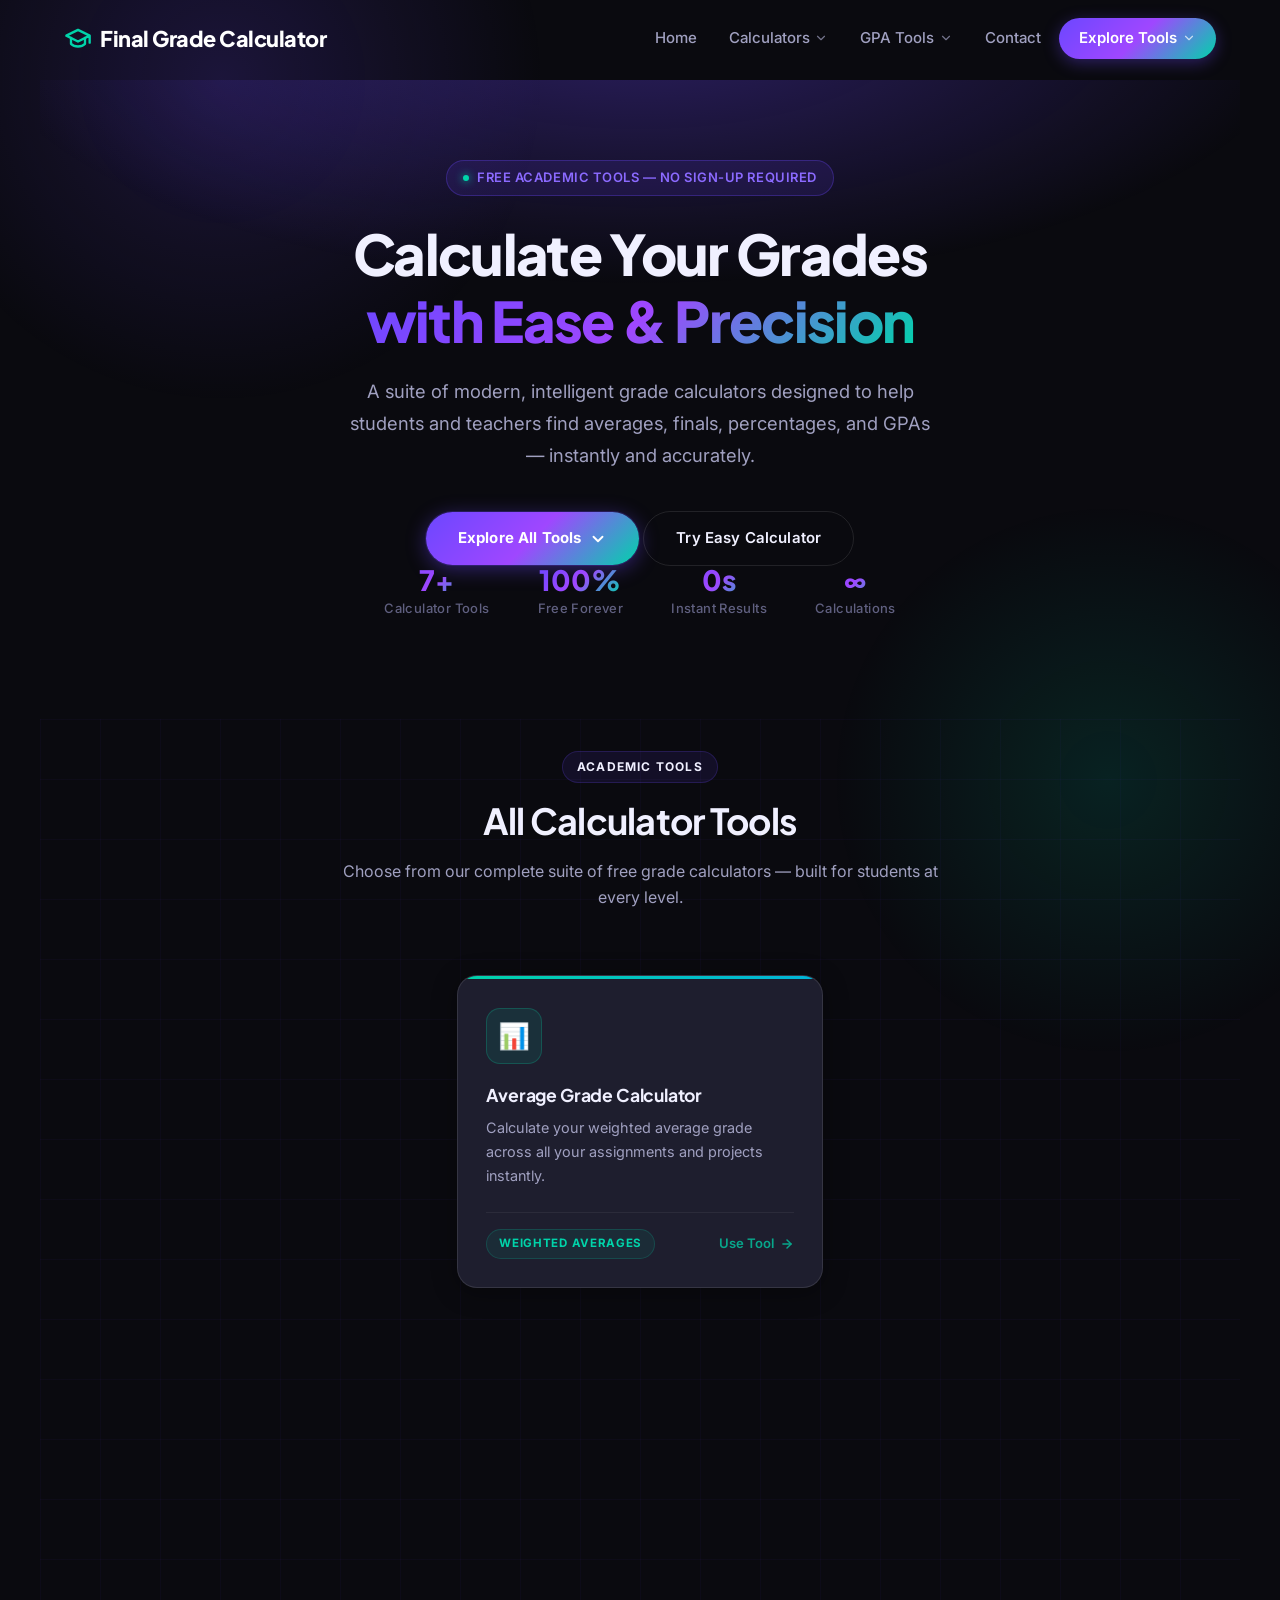
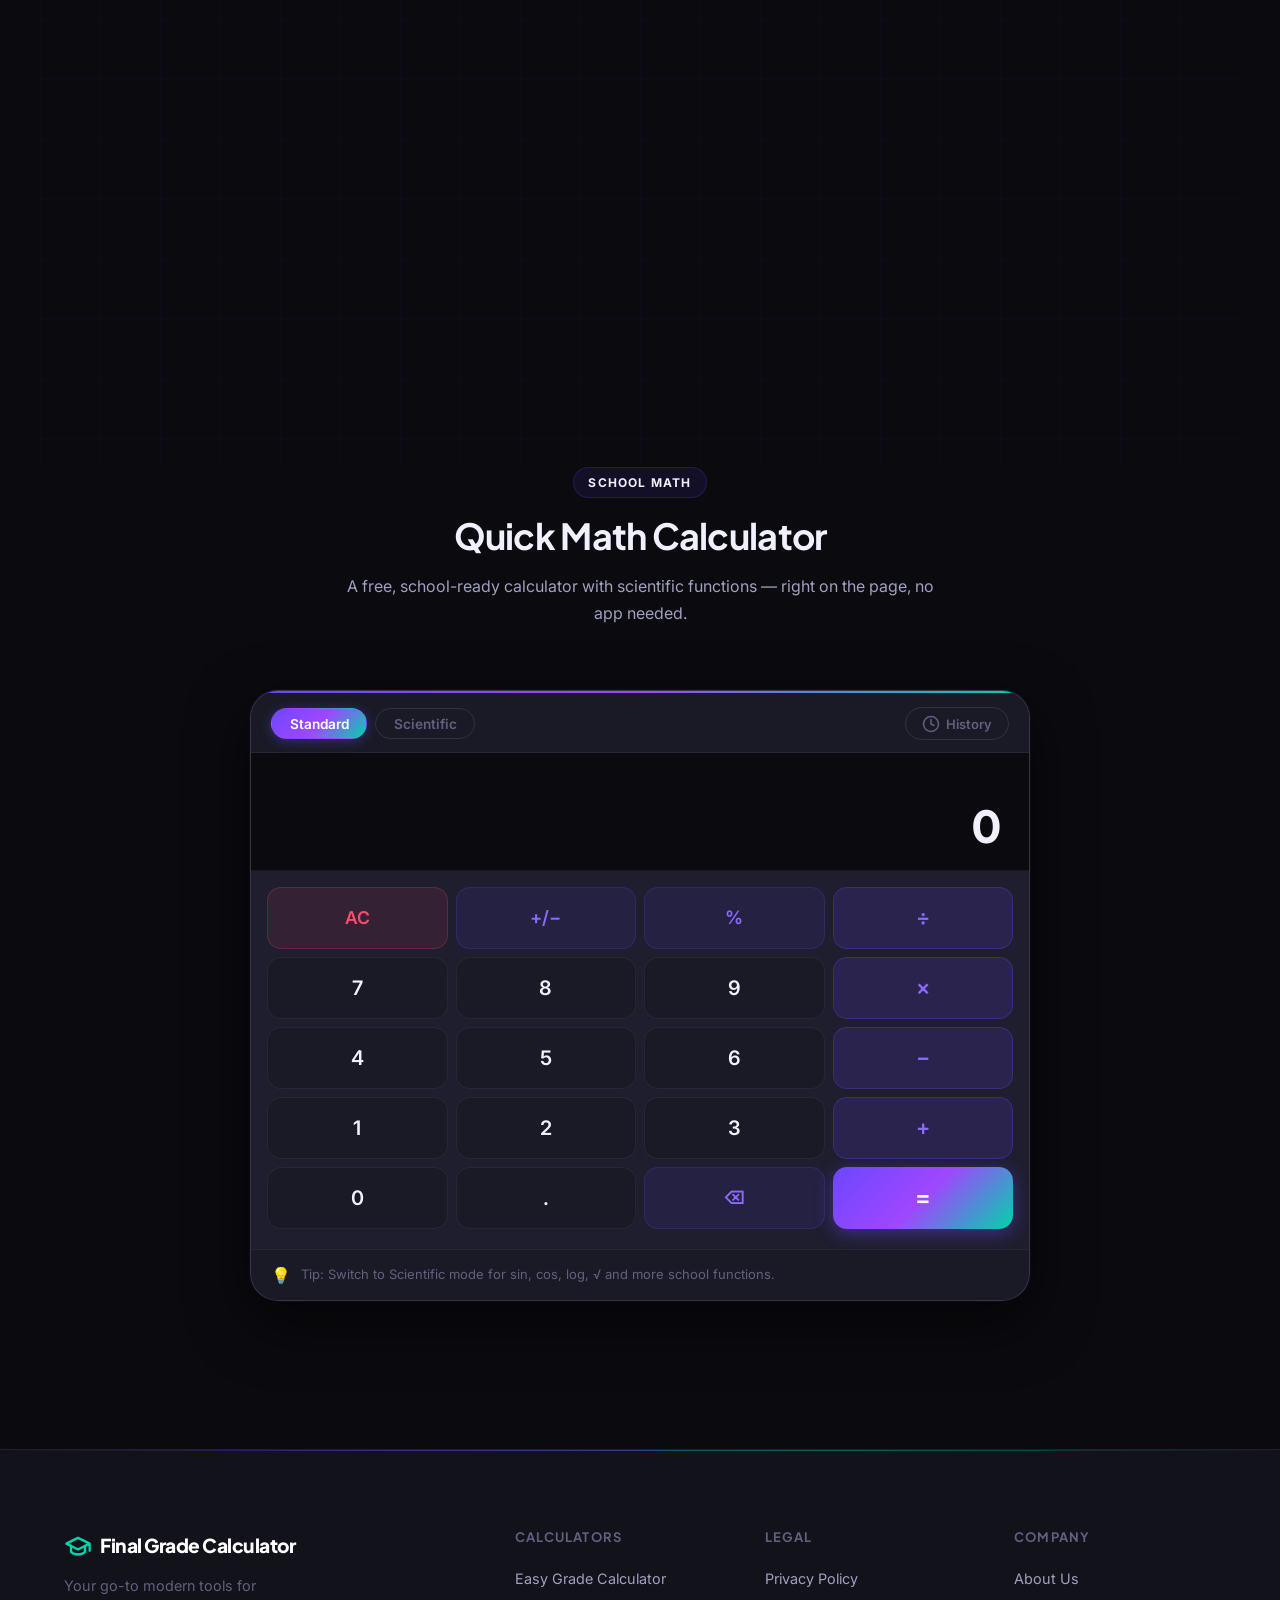
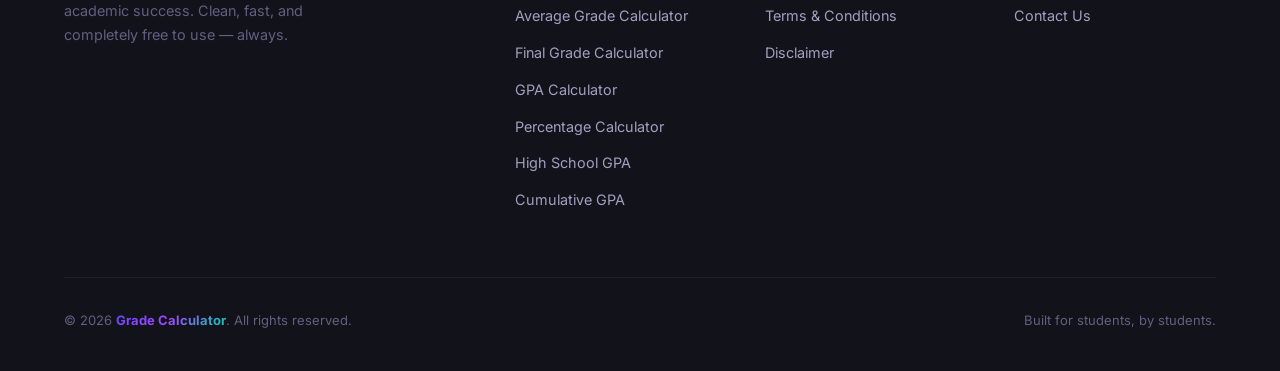
==== commit 633b92e5: "Update domain to finalgradecalculator.tech and add SVG logo" ====
--- a/index.html
+++ b/index.html
@@ -1,4 +1,4 @@
-﻿<!DOCTYPE html>
+<!DOCTYPE html>
 <html lang="en">
 
 <head>
@@ -11,7 +11,7 @@
   <meta name="keywords" content="grade calculator, GPA calculator, final grade calculator, average grade calculator, percentage calculator, high school GPA, cumulative GPA">
   <meta name="author" content="Grade Calculator">
   <meta name="robots" content="index, follow, max-snippet:-1, max-image-preview:large, max-video-preview:-1">
-  <link rel="canonical" href="https://iskillali320-netizen.github.io/grade-calculatorhub/">
+  <link rel="canonical" href="https://finalgradecalculator.tech/">
 
   <!-- Open Graph -->
   <meta property="og:type" content="website">
@@ -19,7 +19,7 @@
   <meta property="og:locale" content="en_US">
   <meta property="og:title" content="Grade Calculator – Free GPA, Final Grade & Percentage Tools">
   <meta property="og:description" content="Free online grade calculators for students. Instant results for GPA, final exam scores, grade averages, and percentages. No sign-up needed.">
-  <meta property="og:url" content="https://iskillali320-netizen.github.io/grade-calculatorhub/">
+  <meta property="og:url" content="https://finalgradecalculator.tech/">
 
   <!-- Twitter Card -->
   <meta name="twitter:card" content="summary_large_image">
@@ -33,42 +33,42 @@
     "@graph": [
       {
         "@type": "WebSite",
-        "@id": "https://iskillali320-netizen.github.io/grade-calculatorhub/#website",
-        "url": "https://iskillali320-netizen.github.io/grade-calculatorhub/",
+        "@id": "https://finalgradecalculator.tech/#website",
+        "url": "https://finalgradecalculator.tech/",
         "name": "Grade Calculator",
         "description": "Free online grade calculators for students — GPA, final grades, averages, percentages and more.",
         "inLanguage": "en-US",
         "potentialAction": {
           "@type": "SearchAction",
-          "target": "https://iskillali320-netizen.github.io/grade-calculatorhub/?s={search_term_string}",
+          "target": "https://finalgradecalculator.tech/?s={search_term_string}",
           "query-input": "required name=search_term_string"
         }
       },
       {
         "@type": "Organization",
-        "@id": "https://iskillali320-netizen.github.io/grade-calculatorhub/#organization",
+        "@id": "https://finalgradecalculator.tech/#organization",
         "name": "Grade Calculator",
-        "url": "https://iskillali320-netizen.github.io/grade-calculatorhub/",
+        "url": "https://finalgradecalculator.tech/",
         "description": "Provider of free academic calculators for students: GPA, final grade, average, and percentage tools.",
         "contactPoint": {
           "@type": "ContactPoint",
           "contactType": "customer support",
-          "url": "https://iskillali320-netizen.github.io/grade-calculatorhub/contact/"
+          "url": "https://finalgradecalculator.tech/contact/"
         },
         "sameAs": []
       },
       {
         "@type": "WebPage",
-        "@id": "https://iskillali320-netizen.github.io/grade-calculatorhub/#webpage",
-        "url": "https://iskillali320-netizen.github.io/grade-calculatorhub/",
+        "@id": "https://finalgradecalculator.tech/#webpage",
+        "url": "https://finalgradecalculator.tech/",
         "name": "Grade Calculator – Free GPA, Final Grade & Percentage Tools for Students",
-        "isPartOf": {"@id": "https://iskillali320-netizen.github.io/grade-calculatorhub/#website"},
-        "about": {"@id": "https://iskillali320-netizen.github.io/grade-calculatorhub/#organization"},
+        "isPartOf": {"@id": "https://finalgradecalculator.tech/#website"},
+        "about": {"@id": "https://finalgradecalculator.tech/#organization"},
         "description": "Free online grade calculators for students. Calculate GPA, final exam scores, grade averages, and percentages — instantly.",
         "inLanguage": "en-US",
         "breadcrumb": {
           "@type": "BreadcrumbList",
-          "itemListElement": [{"@type":"ListItem","position":1,"name":"Home","item":"https://iskillali320-netizen.github.io/grade-calculatorhub/"}]
+          "itemListElement": [{"@type":"ListItem","position":1,"name":"Home","item":"https://finalgradecalculator.tech/"}]
         }
       }
     ]
@@ -85,7 +85,7 @@
 
   <header id="site-header" class="site-header">
     <div class="container header-container">
-      <a href="./" class="logo">Grade Calculator</a>
+      <a href="./" class="logo"><svg viewBox="0 0 24 24" width="28" height="28" stroke="currentColor" stroke-width="2" fill="none" stroke-linecap="round" stroke-linejoin="round" class="logo-icon"><path d="M22 10v6M2 10l10-5 10 5-10 5z"></path><path d="M6 12v5c3 3 9 3 12 0v-5"></path></svg> Final Grade Calculator</a>
       <nav id="nav-menu" class="nav-menu">
         <ul>
           <li><a href="./">Home</a></li>
@@ -397,7 +397,7 @@
     <div class="container">
       <div class="footer-grid">
         <div class="footer-col">
-          <a href="./" class="logo">Grade Calculator</a>
+          <a href="./" class="logo"><svg viewBox="0 0 24 24" width="28" height="28" stroke="currentColor" stroke-width="2" fill="none" stroke-linecap="round" stroke-linejoin="round" class="logo-icon"><path d="M22 10v6M2 10l10-5 10 5-10 5z"></path><path d="M6 12v5c3 3 9 3 12 0v-5"></path></svg> Final Grade Calculator</a>
           <p>Your go-to modern tools for academic success. Clean, fast, and completely free to use — always.</p>
         </div>
         <div class="footer-col">
@@ -711,4 +711,4 @@
   </script>
 </body>
 
-</html>+</html>
--- a/assets/css/style.css
+++ b/assets/css/style.css
@@ -229,13 +229,13 @@
   flex-shrink: 0;
 }
 
-.logo::before {
-  content: '⬡';
-  font-size: 1.5rem;
-  background: var(--gradient-brand);
-  -webkit-background-clip: text;
-  -webkit-text-fill-color: transparent;
-  background-clip: text;
+.logo svg {
+  stroke: var(--accent);
+  transition: transform 0.3s ease;
+}
+
+.logo:hover svg {
+  transform: rotate(-10deg) scale(1.1);
 }
 
 /* Navigation */
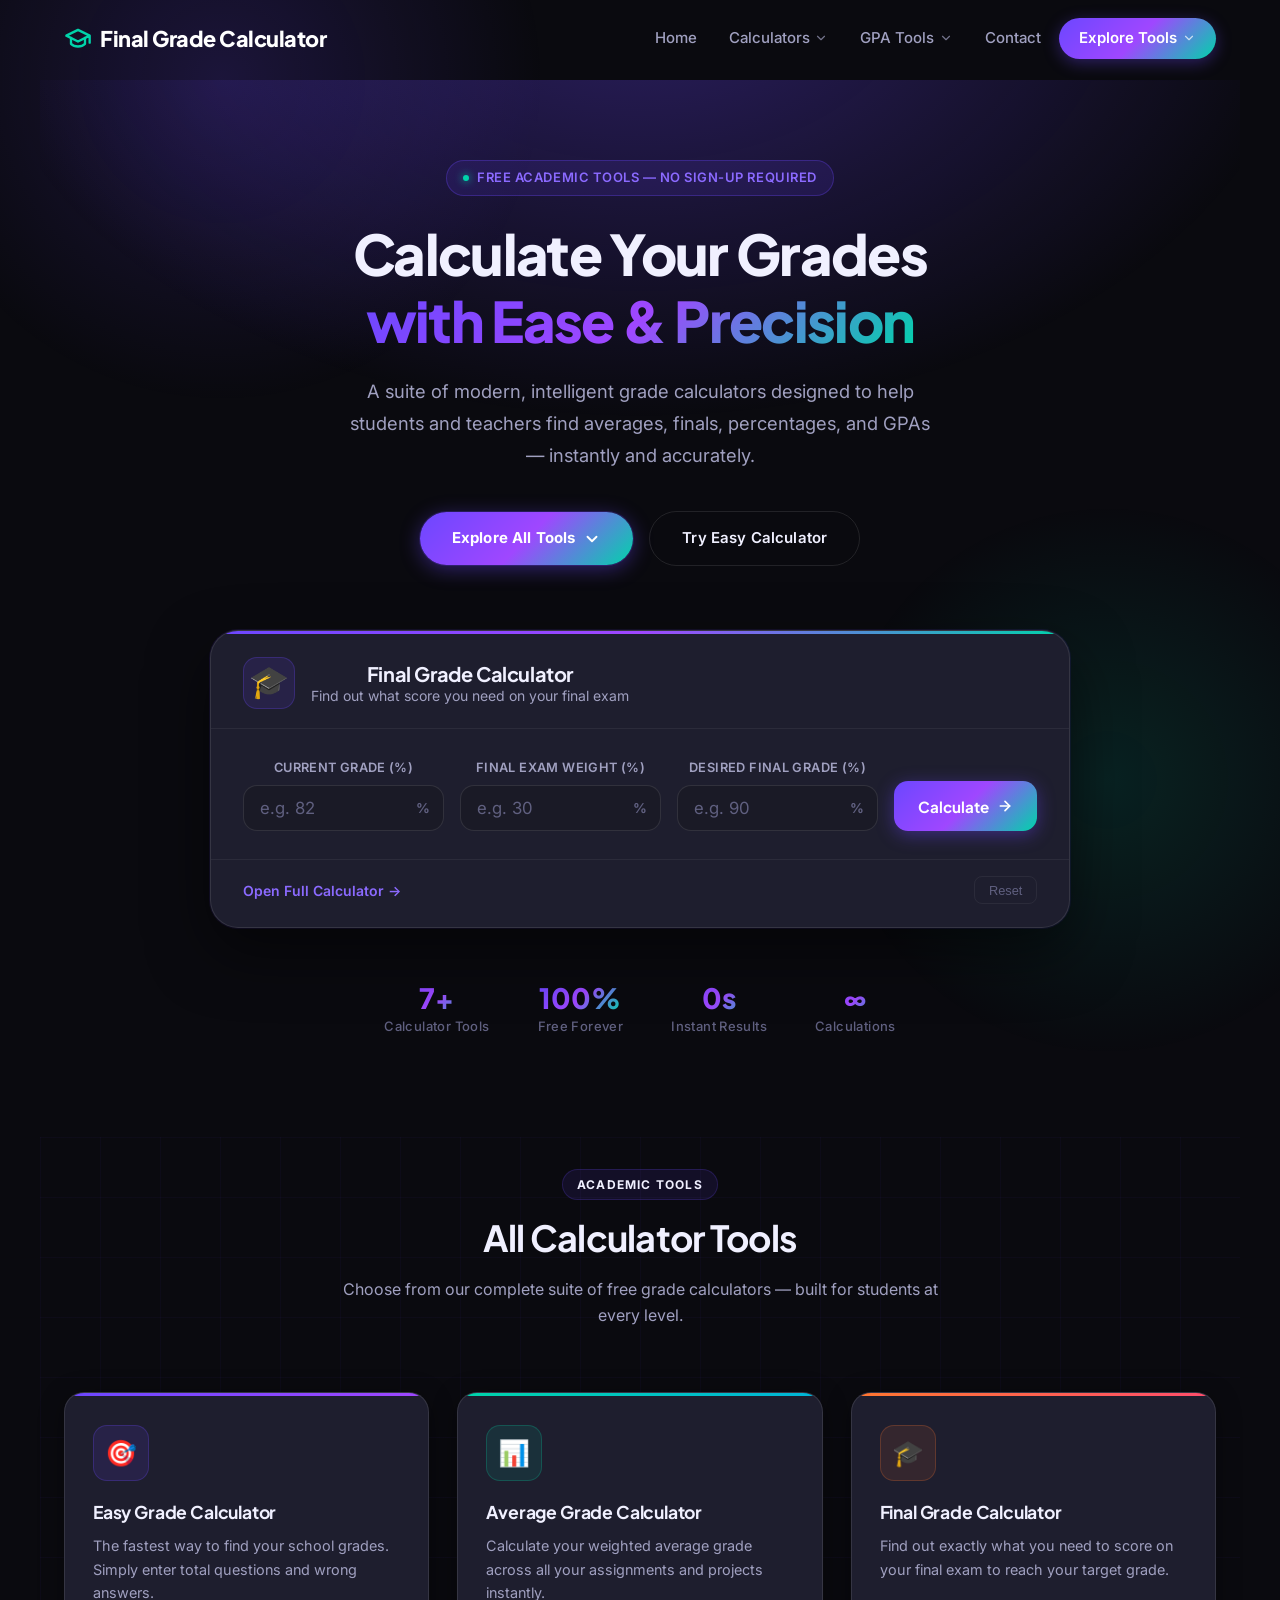
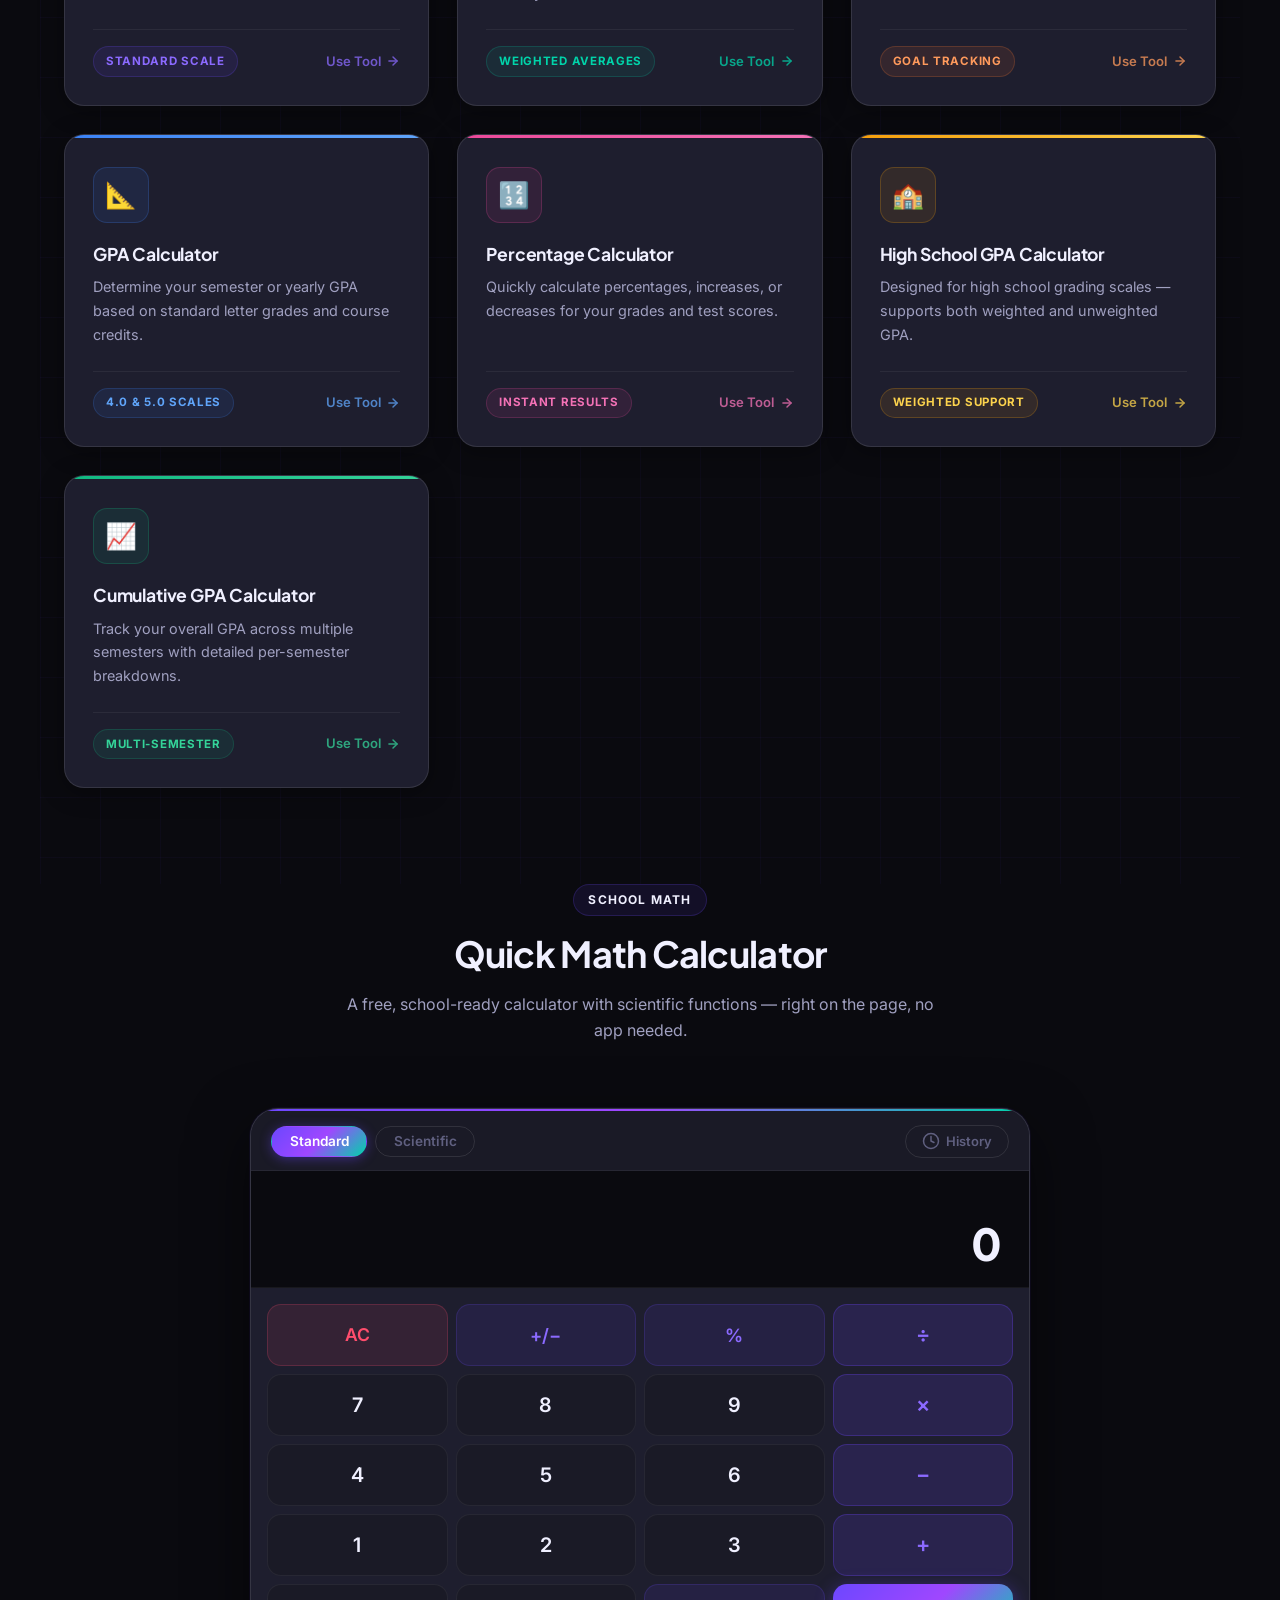
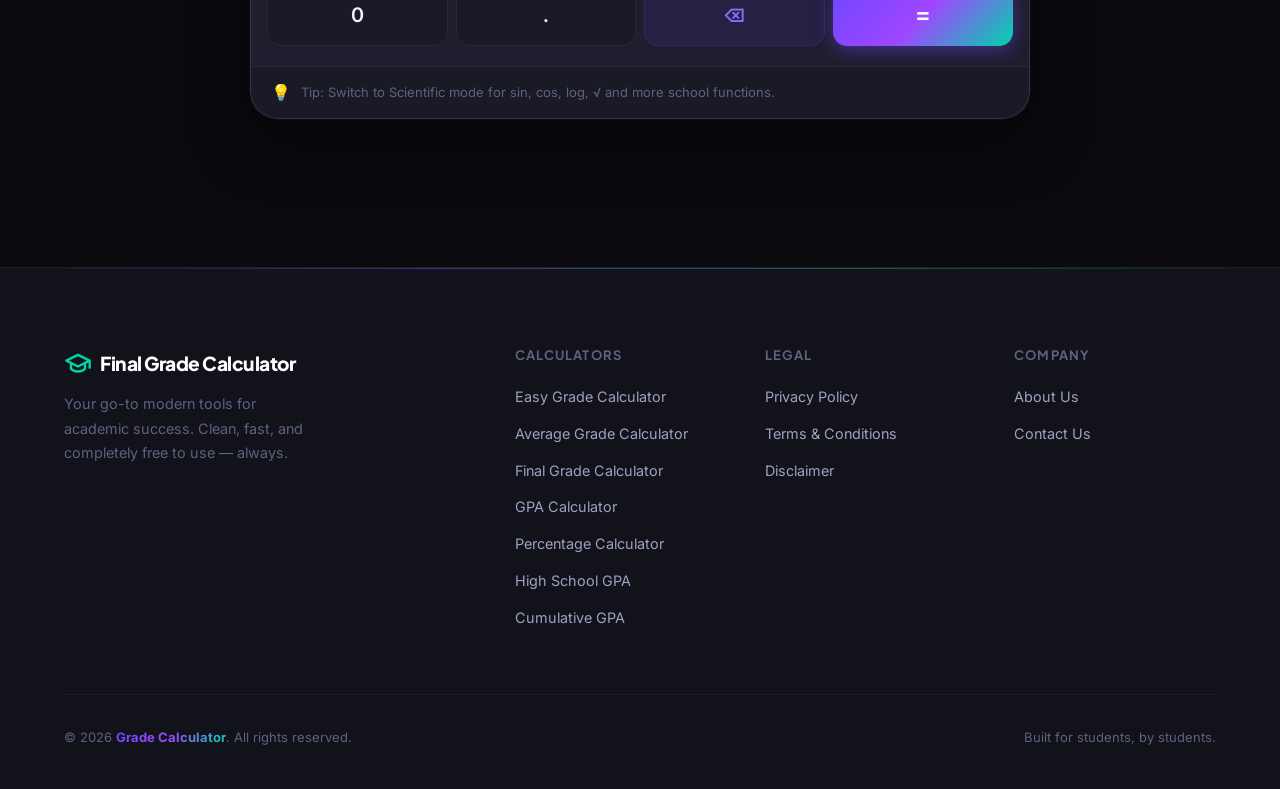
==== commit 1c35035b: "Add Final Grade Calculator widget to hero section with full styling and JS logic" ====
--- a/index.html
+++ b/index.html
@@ -75,7 +75,7 @@
   }
   </script>
 
-  <link rel="stylesheet" href="./assets/css/style.css">
+  <link rel="stylesheet" href="./assets/css/style.css?v=20260416">
 </head>
 
 <body>
@@ -146,9 +146,10 @@
         <span class="dot"></span>
         Free Academic Tools &mdash; No Sign-up Required
       </div>
-      <h1>Calculate Your Grades<br><span class="gradient-text">with Ease & Precision</span></h1>
+      <h1>Calculate Your Grades<br><span class="gradient-text">with Ease &amp; Precision</span></h1>
       <p>A suite of modern, intelligent grade calculators designed to help students and teachers find averages,
         finals, percentages, and GPAs &mdash; instantly and accurately.</p>
+      <div class="hero-actions">
         <a href="#tools" class="btn-primary" id="hero-scroll-btn">
           Explore All Tools
           <svg viewBox="0 0 24 24" width="18" height="18" fill="none" stroke="currentColor" stroke-width="2.5"
@@ -158,6 +159,60 @@
         </a>
         <a href="./easy-grade-calculator/" class="btn-outline">Try Easy Calculator</a>
       </div>
+
+      <!-- ── Hero Final Grade Calculator Widget ── -->
+      <div class="hfgc-wrap">
+        <div class="hfgc-header">
+          <span class="hfgc-icon">🎓</span>
+          <div>
+            <h2 class="hfgc-title">Final Grade Calculator</h2>
+            <p class="hfgc-subtitle">Find out what score you need on your final exam</p>
+          </div>
+        </div>
+
+        <div class="hfgc-body">
+          <div class="hfgc-fields">
+            <div class="hfgc-field">
+              <label for="hfgc-current">Current Grade (%)</label>
+              <div class="hfgc-input-wrap">
+                <input type="number" id="hfgc-current" min="0" max="100" step="0.1" placeholder="e.g. 82" />
+                <span class="hfgc-unit">%</span>
+              </div>
+            </div>
+            <div class="hfgc-field">
+              <label for="hfgc-weight">Final Exam Weight (%)</label>
+              <div class="hfgc-input-wrap">
+                <input type="number" id="hfgc-weight" min="1" max="100" step="1" placeholder="e.g. 30" />
+                <span class="hfgc-unit">%</span>
+              </div>
+            </div>
+            <div class="hfgc-field">
+              <label for="hfgc-desired">Desired Final Grade (%)</label>
+              <div class="hfgc-input-wrap">
+                <input type="number" id="hfgc-desired" min="0" max="100" step="0.1" placeholder="e.g. 90" />
+                <span class="hfgc-unit">%</span>
+              </div>
+            </div>
+            <button class="hfgc-btn" id="hfgc-calc-btn" onclick="hfgcCalculate()">
+              Calculate
+              <svg viewBox="0 0 24 24" width="16" height="16" fill="none" stroke="currentColor" stroke-width="2.5" stroke-linecap="round" stroke-linejoin="round"><path d="M5 12h14"/><path d="m12 5 7 7-7 7"/></svg>
+            </button>
+          </div>
+
+          <div class="hfgc-result" id="hfgc-result" style="display:none;">
+            <div class="hfgc-result-label">You need to score</div>
+            <div class="hfgc-result-score" id="hfgc-score">--</div>
+            <div class="hfgc-result-grade" id="hfgc-letter">on your final exam</div>
+            <div class="hfgc-result-meta" id="hfgc-meta"></div>
+          </div>
+        </div>
+
+        <div class="hfgc-footer">
+          <a href="./final-grade-calculator/" class="hfgc-link">Open Full Calculator →</a>
+          <button class="hfgc-reset" onclick="hfgcReset()">Reset</button>
+        </div>
+      </div>
+
       <div class="hero-stats">
         <div class="stat-item">
           <div class="stat-value">7+</div>
@@ -435,7 +490,7 @@
     </div>
   </footer>
 
-  <script src="./assets/js/main.js"></script>
+  <script src="./assets/js/main.js?v=20260416"></script>
 
   <!-- ══ MATH CALCULATOR LOGIC ══ -->
   <script>
@@ -709,6 +764,110 @@
     updateDisplay();
   })();
   </script>
+
+  <!-- ══ HERO FINAL GRADE CALCULATOR ══ -->
+  <script>
+  (function () {
+    'use strict';
+
+    function letterGrade(score) {
+      if (score >= 97) return 'A+';
+      if (score >= 93) return 'A';
+      if (score >= 90) return 'A-';
+      if (score >= 87) return 'B+';
+      if (score >= 83) return 'B';
+      if (score >= 80) return 'B-';
+      if (score >= 77) return 'C+';
+      if (score >= 73) return 'C';
+      if (score >= 70) return 'C-';
+      if (score >= 67) return 'D+';
+      if (score >= 60) return 'D';
+      return 'F';
+    }
+
+    function metaMsg(score) {
+      if (score <= 60)  return '✅ Very achievable!';
+      if (score <= 75)  return '🎯 Totally doable — stay focused!';
+      if (score <= 90)  return '📚 Push hard — you can do it!';
+      if (score <= 100) return '⚡ Challenging but possible!';
+      return '⚠️ Requires extra effort beyond 100%';
+    }
+
+    window.hfgcCalculate = function () {
+      const currentEl  = document.getElementById('hfgc-current');
+      const weightEl   = document.getElementById('hfgc-weight');
+      const desiredEl  = document.getElementById('hfgc-desired');
+      const resultBox  = document.getElementById('hfgc-result');
+      const scoreEl    = document.getElementById('hfgc-score');
+      const letterEl   = document.getElementById('hfgc-letter');
+      const metaEl     = document.getElementById('hfgc-meta');
+
+      const current = parseFloat(currentEl.value);
+      const weight  = parseFloat(weightEl.value);
+      const desired = parseFloat(desiredEl.value);
+
+      // Validation
+      [currentEl, weightEl, desiredEl].forEach(el => el.style.borderColor = '');
+
+      let valid = true;
+      if (isNaN(current) || current < 0 || current > 100) {
+        currentEl.style.borderColor = '#FF4D6D'; valid = false;
+      }
+      if (isNaN(weight) || weight <= 0 || weight > 100) {
+        weightEl.style.borderColor = '#FF4D6D'; valid = false;
+      }
+      if (isNaN(desired) || desired < 0 || desired > 100) {
+        desiredEl.style.borderColor = '#FF4D6D'; valid = false;
+      }
+      if (!valid) return;
+
+      // Formula: Required = (Desired - Current * (1 - weight/100)) / (weight/100)
+      const w        = weight / 100;
+      const required = (desired - current * (1 - w)) / w;
+      const rounded  = Math.round(required * 10) / 10;
+
+      scoreEl.textContent  = rounded + '%';
+      letterEl.textContent = 'Grade needed: ' + letterGrade(Math.max(0, Math.min(100, rounded)));
+      metaEl.textContent   = metaMsg(rounded);
+
+      // Colour the score based on difficulty
+      const scoreStyle = scoreEl.style;
+      if (rounded <= 75) {
+        scoreStyle.background = 'linear-gradient(135deg,#00D4AA,#00F5C4)';
+      } else if (rounded <= 90) {
+        scoreStyle.background = 'linear-gradient(135deg,#6C47FF,#9F47FF)';
+      } else {
+        scoreStyle.background = 'linear-gradient(135deg,#FF4D6D,#FFB830)';
+      }
+      scoreStyle.webkitBackgroundClip = 'text';
+      scoreStyle.webkitTextFillColor  = 'transparent';
+      scoreStyle.backgroundClip       = 'text';
+
+      // Show result panel with animation restart
+      resultBox.style.display = 'none';
+      void resultBox.offsetWidth; // reflow
+      resultBox.style.display = 'flex';
+    };
+
+    window.hfgcReset = function () {
+      ['hfgc-current', 'hfgc-weight', 'hfgc-desired'].forEach(function(id) {
+        const el = document.getElementById(id);
+        el.value = '';
+        el.style.borderColor = '';
+      });
+      document.getElementById('hfgc-result').style.display = 'none';
+    };
+
+    // Allow Enter key inside inputs
+    ['hfgc-current', 'hfgc-weight', 'hfgc-desired'].forEach(function(id) {
+      const el = document.getElementById(id);
+      if (el) el.addEventListener('keydown', function(e) {
+        if (e.key === 'Enter') hfgcCalculate();
+      });
+    });
+  })();
+  </script>
 </body>
 
 </html>
+
--- a/assets/css/style.css
+++ b/assets/css/style.css
@@ -618,6 +618,279 @@
   visibility: visible;
   margin-top: 2.5rem;
   margin-bottom: 3.5rem;
+}
+
+/* ═══════════════════════════════════════════
+   HERO FINAL GRADE CALCULATOR WIDGET
+   ═══════════════════════════════════════════ */
+.hfgc-wrap {
+  position: relative;
+  z-index: 2;
+  max-width: 860px;
+  margin: 3rem auto 3.5rem;
+  background: var(--bg-card);
+  border: 1px solid var(--border-mid);
+  border-radius: var(--radius-xl);
+  box-shadow: 0 24px 60px rgba(0,0,0,0.5), 0 0 0 1px rgba(108,71,255,0.12);
+  overflow: hidden;
+  animation: hfgc-in 0.7s cubic-bezier(0.22,1,0.36,1) both;
+}
+
+@keyframes hfgc-in {
+  from { opacity:0; transform: translateY(28px) scale(0.97); }
+  to   { opacity:1; transform: translateY(0)    scale(1);    }
+}
+
+.hfgc-wrap::before {
+  content: '';
+  position: absolute;
+  top: 0; left: 0; right: 0;
+  height: 3px;
+  background: var(--gradient-brand);
+}
+
+/* Header row */
+.hfgc-header {
+  display: flex;
+  align-items: center;
+  gap: 1rem;
+  padding: 1.6rem 2rem 1.2rem;
+  border-bottom: 1px solid var(--border-subtle);
+}
+
+.hfgc-icon {
+  font-size: 2rem;
+  width: 52px;
+  height: 52px;
+  display: flex;
+  align-items: center;
+  justify-content: center;
+  background: rgba(108,71,255,0.12);
+  border: 1px solid rgba(108,71,255,0.25);
+  border-radius: 14px;
+  flex-shrink: 0;
+}
+
+.hfgc-title {
+  font-size: 1.25rem !important;
+  font-weight: 700 !important;
+  margin-bottom: 0.15rem !important;
+  color: var(--text-primary);
+  line-height: 1.2;
+}
+
+.hfgc-subtitle {
+  font-size: 0.875rem;
+  color: var(--text-secondary);
+  margin: 0 !important;
+  line-height: 1;
+}
+
+/* Body */
+.hfgc-body {
+  padding: 1.75rem 2rem;
+  display: flex;
+  gap: 2rem;
+  align-items: stretch;
+}
+
+/* Fields grid */
+.hfgc-fields {
+  display: grid;
+  grid-template-columns: 1fr 1fr 1fr auto;
+  gap: 1rem;
+  align-items: end;
+  flex: 1;
+}
+
+.hfgc-field {
+  display: flex;
+  flex-direction: column;
+  gap: 0.45rem;
+}
+
+.hfgc-field label {
+  font-size: 0.8rem;
+  font-weight: 600;
+  color: var(--text-secondary);
+  letter-spacing: 0.03em;
+  text-transform: uppercase;
+}
+
+.hfgc-input-wrap {
+  position: relative;
+  display: flex;
+  align-items: center;
+}
+
+.hfgc-input-wrap input {
+  width: 100%;
+  background: var(--bg-elevated);
+  border: 1px solid var(--border-mid);
+  border-radius: var(--radius-md);
+  color: var(--text-primary);
+  font-family: 'Inter', sans-serif;
+  font-size: 1.05rem;
+  font-weight: 600;
+  padding: 0.75rem 2.5rem 0.75rem 1rem;
+  transition: border-color 0.2s ease, box-shadow 0.2s ease;
+  outline: none;
+  -moz-appearance: textfield;
+}
+
+.hfgc-input-wrap input::-webkit-outer-spin-button,
+.hfgc-input-wrap input::-webkit-inner-spin-button { -webkit-appearance: none; }
+
+.hfgc-input-wrap input::placeholder { color: var(--text-tertiary); font-weight: 400; }
+
+.hfgc-input-wrap input:focus {
+  border-color: var(--primary-light);
+  box-shadow: 0 0 0 3px rgba(108,71,255,0.18);
+}
+
+.hfgc-unit {
+  position: absolute;
+  right: 0.85rem;
+  font-size: 0.85rem;
+  font-weight: 700;
+  color: var(--text-tertiary);
+  pointer-events: none;
+}
+
+/* Calculate button */
+.hfgc-btn {
+  display: inline-flex;
+  align-items: center;
+  justify-content: center;
+  gap: 0.5rem;
+  background: var(--gradient-brand);
+  color: var(--white);
+  border: none;
+  border-radius: var(--radius-md);
+  padding: 0.75rem 1.5rem;
+  font-family: 'Plus Jakarta Sans', sans-serif;
+  font-size: 0.95rem;
+  font-weight: 700;
+  cursor: pointer;
+  white-space: nowrap;
+  align-self: end;
+  height: 50px;
+  box-shadow: 0 4px 18px rgba(108,71,255,0.4);
+  transition: transform 0.2s ease, box-shadow 0.2s ease;
+}
+
+.hfgc-btn:hover {
+  transform: translateY(-2px);
+  box-shadow: 0 8px 28px rgba(108,71,255,0.55);
+}
+
+.hfgc-btn:active { transform: translateY(0); }
+
+/* Result panel */
+.hfgc-result {
+  flex-shrink: 0;
+  min-width: 190px;
+  background: linear-gradient(135deg, rgba(108,71,255,0.15) 0%, rgba(0,212,170,0.08) 100%);
+  border: 1px solid rgba(108,71,255,0.3);
+  border-radius: var(--radius-lg);
+  padding: 1.25rem 1.5rem;
+  text-align: center;
+  display: flex;
+  flex-direction: column;
+  align-items: center;
+  justify-content: center;
+  gap: 0.2rem;
+  animation: hfgc-pop 0.4s cubic-bezier(0.34,1.56,0.64,1) both;
+}
+
+@keyframes hfgc-pop {
+  from { opacity:0; transform: scale(0.85); }
+  to   { opacity:1; transform: scale(1);    }
+}
+
+.hfgc-result-label {
+  font-size: 0.78rem;
+  font-weight: 600;
+  color: var(--text-secondary);
+  text-transform: uppercase;
+  letter-spacing: 0.06em;
+}
+
+.hfgc-result-score {
+  font-family: 'Plus Jakarta Sans', sans-serif;
+  font-size: 2.8rem;
+  font-weight: 800;
+  background: var(--gradient-brand);
+  -webkit-background-clip: text;
+  -webkit-text-fill-color: transparent;
+  background-clip: text;
+  line-height: 1.1;
+}
+
+.hfgc-result-grade {
+  font-size: 0.85rem;
+  color: var(--text-secondary);
+  font-weight: 500;
+}
+
+.hfgc-result-meta {
+  font-size: 0.78rem;
+  color: var(--accent);
+  font-weight: 600;
+  margin-top: 0.35rem;
+}
+
+/* Footer */
+.hfgc-footer {
+  display: flex;
+  align-items: center;
+  justify-content: space-between;
+  padding: 1rem 2rem 1.4rem;
+  border-top: 1px solid var(--border-subtle);
+}
+
+.hfgc-link {
+  font-size: 0.875rem;
+  font-weight: 600;
+  color: var(--primary-light);
+  transition: color 0.2s ease;
+}
+
+.hfgc-link:hover { color: var(--accent); }
+
+.hfgc-reset {
+  font-size: 0.8rem;
+  font-weight: 500;
+  color: var(--text-tertiary);
+  background: none;
+  border: 1px solid var(--border-subtle);
+  border-radius: var(--radius-sm);
+  padding: 0.35rem 0.85rem;
+  cursor: pointer;
+  transition: all 0.2s ease;
+}
+
+.hfgc-reset:hover {
+  color: var(--text-secondary);
+  border-color: var(--border-mid);
+}
+
+/* Responsive */
+@media (max-width: 720px) {
+  .hfgc-fields {
+    grid-template-columns: 1fr 1fr;
+  }
+  .hfgc-btn { grid-column: span 2; height: 48px; }
+  .hfgc-body { flex-direction: column; }
+  .hfgc-result { min-width: 100%; padding: 1rem; }
+  .hfgc-header { padding: 1.2rem 1.25rem 1rem; }
+  .hfgc-body { padding: 1.25rem; }
+  .hfgc-footer { padding: 0.85rem 1.25rem 1.1rem; }
+}
+
+@media (max-width: 460px) {
+  .hfgc-fields { grid-template-columns: 1fr; }
+  .hfgc-btn { grid-column: span 1; }
 }
 
 /* ═══════════════════════════════════════════
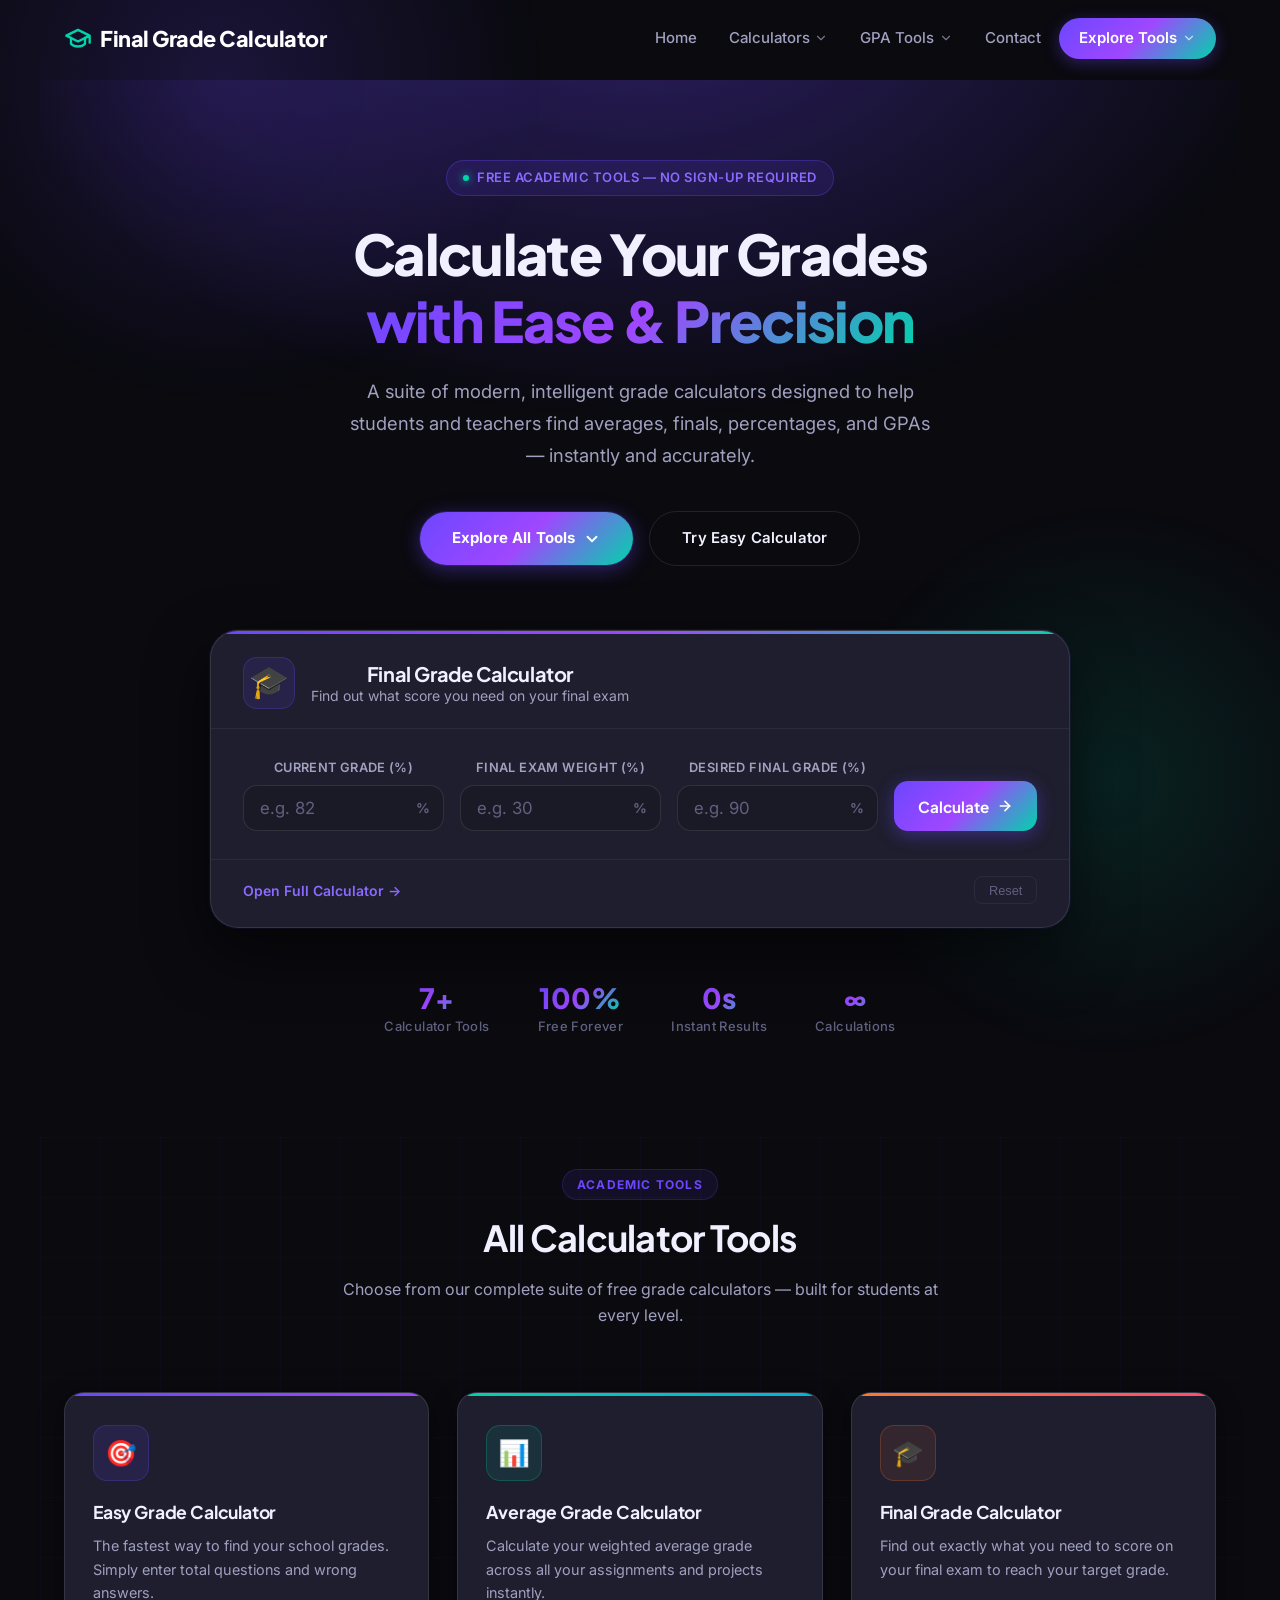
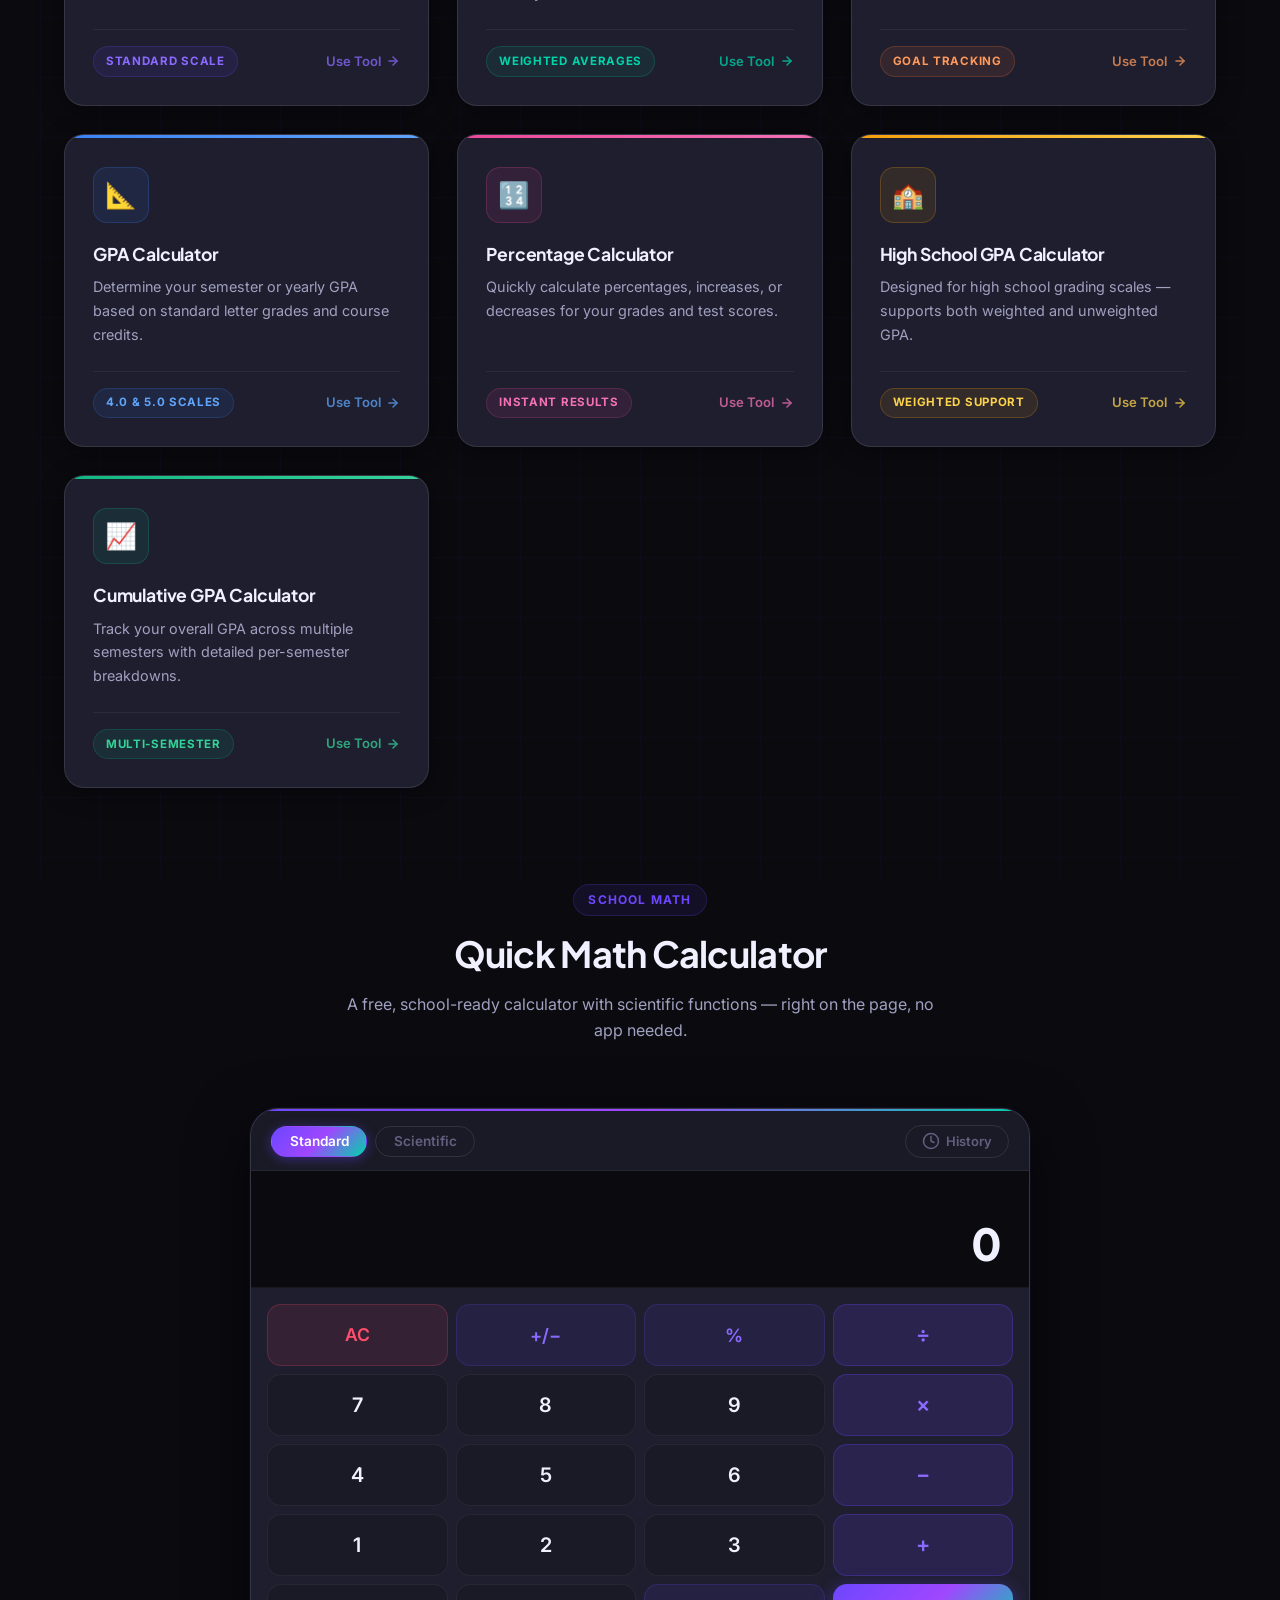
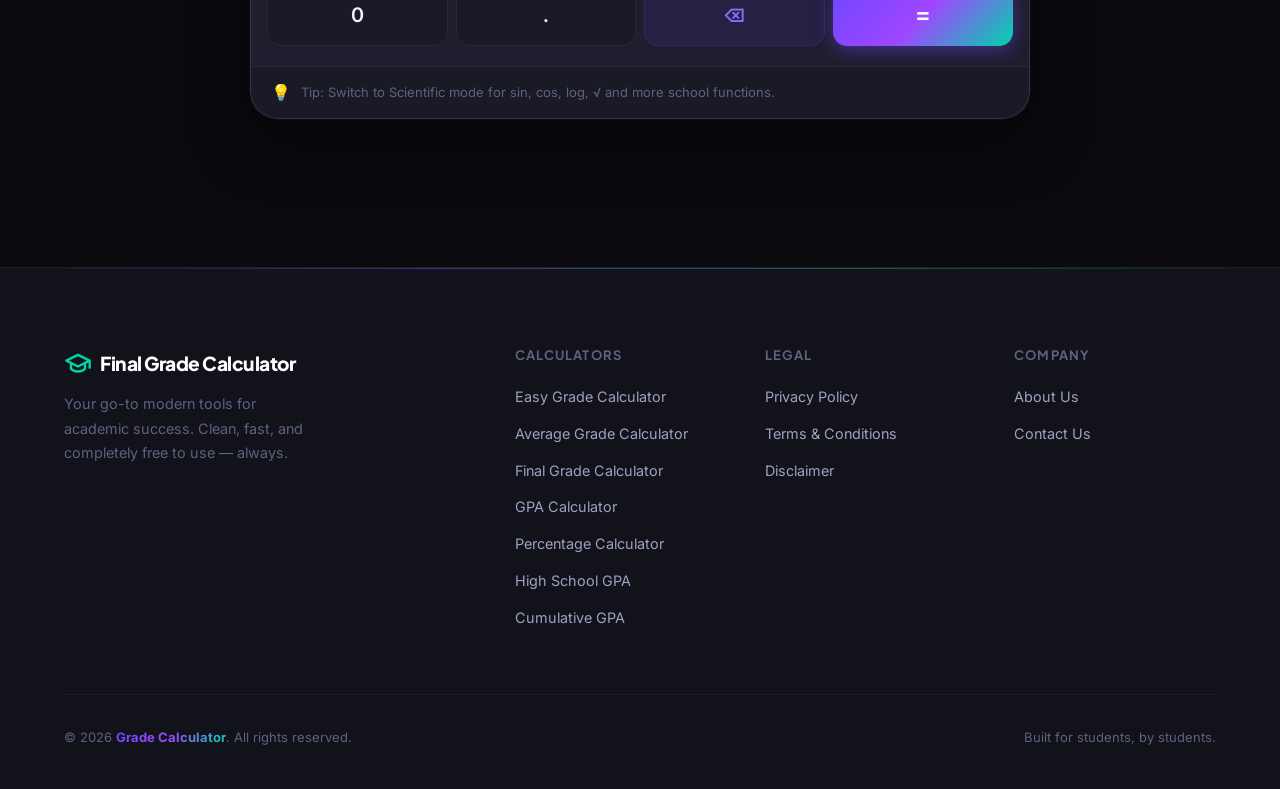
==== commit 467a3057: "fix: absolute paths, .htaccess redirects, robots.txt, sitemap update for Hostinger" ====
--- a/index.html
+++ b/index.html
@@ -75,7 +75,7 @@
   }
   </script>
 
-  <link rel="stylesheet" href="./assets/css/style.css?v=20260416">
+  <link rel="stylesheet" href="/assets/css/style.css?v=20260416">
 </head>
 
 <body>
@@ -85,21 +85,21 @@
 
   <header id="site-header" class="site-header">
     <div class="container header-container">
-      <a href="./" class="logo"><svg viewBox="0 0 24 24" width="28" height="28" stroke="currentColor" stroke-width="2" fill="none" stroke-linecap="round" stroke-linejoin="round" class="logo-icon"><path d="M22 10v6M2 10l10-5 10 5-10 5z"></path><path d="M6 12v5c3 3 9 3 12 0v-5"></path></svg> Final Grade Calculator</a>
+      <a href="/" class="logo"><svg viewBox="0 0 24 24" width="28" height="28" stroke="currentColor" stroke-width="2" fill="none" stroke-linecap="round" stroke-linejoin="round" class="logo-icon"><path d="M22 10v6M2 10l10-5 10 5-10 5z"></path><path d="M6 12v5c3 3 9 3 12 0v-5"></path></svg> Final Grade Calculator</a>
       <nav id="nav-menu" class="nav-menu">
         <ul>
-          <li><a href="./">Home</a></li>
+          <li><a href="/">Home</a></li>
           <li class="dropdown">
             <a href="#">Calculators <svg viewBox="0 0 24 24" width="16" height="16" fill="none"
                 stroke="currentColor" stroke-width="2" stroke-linecap="round" stroke-linejoin="round">
                 <path d="m6 9 6 6 6-6" />
               </svg></a>
             <ul class="dropdown-menu">
-              <li><a href="./easy-grade-calculator/">Easy Grade Calculator</a></li>
-              <li><a href="./average-grade-calculator/">Average Grade Calculator</a></li>
-              <li><a href="./final-grade-calculator/">Final Grade Calculator</a></li>
-              <li><a href="./gpa-calculator/">GPA Calculator</a></li>
-              <li><a href="./percentage-calculator/">Percentage Calculator</a></li>
+              <li><a href="/easy-grade-calculator/">Easy Grade Calculator</a></li>
+              <li><a href="/average-grade-calculator/">Average Grade Calculator</a></li>
+              <li><a href="/final-grade-calculator/">Final Grade Calculator</a></li>
+              <li><a href="/gpa-calculator/">GPA Calculator</a></li>
+              <li><a href="/percentage-calculator/">Percentage Calculator</a></li>
             </ul>
           </li>
           <li class="dropdown">
@@ -108,24 +108,24 @@
                 <path d="m6 9 6 6 6-6" />
               </svg></a>
             <ul class="dropdown-menu">
-              <li><a href="./high-school-gpa-calculator/">High School GPA Calculator</a></li>
-              <li><a href="./cumulative-gpa-calculator/">Cumulative GPA Calculator</a></li>
+              <li><a href="/high-school-gpa-calculator/">High School GPA Calculator</a></li>
+              <li><a href="/cumulative-gpa-calculator/">Cumulative GPA Calculator</a></li>
             </ul>
           </li>
-          <li><a href="./contact/">Contact</a></li>
+          <li><a href="/contact/">Contact</a></li>
           <li class="dropdown nav-cta">
             <a href="javascript:void(0)" class="dropdown-toggle">Explore Tools <svg viewBox="0 0 24 24" width="16" height="16" fill="none"
                 stroke="currentColor" stroke-width="2" stroke-linecap="round" stroke-linejoin="round">
                 <path d="m6 9 6 6 6-6" />
               </svg></a>
             <ul class="dropdown-menu mega-grid">
-              <li><a href="./easy-grade-calculator/"><span class="tool-icon">🎯</span> Easy Grade</a></li>
-              <li><a href="./average-grade-calculator/"><span class="tool-icon">📊</span> Average Grade</a></li>
-              <li><a href="./final-grade-calculator/"><span class="tool-icon">🎓</span> Final Grade</a></li>
-              <li><a href="./gpa-calculator/"><span class="tool-icon">📐</span> GPA Calc</a></li>
-              <li><a href="./percentage-calculator/"><span class="tool-icon">🔢</span> Percentage</a></li>
-              <li><a href="./high-school-gpa-calculator/"><span class="tool-icon">🏫</span> High School</a></li>
-              <li><a href="./cumulative-gpa-calculator/"><span class="tool-icon">📈</span> Cumulative</a></li>
+              <li><a href="/easy-grade-calculator/"><span class="tool-icon">🎯</span> Easy Grade</a></li>
+              <li><a href="/average-grade-calculator/"><span class="tool-icon">📊</span> Average Grade</a></li>
+              <li><a href="/final-grade-calculator/"><span class="tool-icon">🎓</span> Final Grade</a></li>
+              <li><a href="/gpa-calculator/"><span class="tool-icon">📐</span> GPA Calc</a></li>
+              <li><a href="/percentage-calculator/"><span class="tool-icon">🔢</span> Percentage</a></li>
+              <li><a href="/high-school-gpa-calculator/"><span class="tool-icon">🏫</span> High School</a></li>
+              <li><a href="/cumulative-gpa-calculator/"><span class="tool-icon">📈</span> Cumulative</a></li>
             </ul>
           </li>
         </ul>
@@ -157,7 +157,7 @@
             <path d="m6 9 6 6 6-6" />
           </svg>
         </a>
-        <a href="./easy-grade-calculator/" class="btn-outline">Try Easy Calculator</a>
+        <a href="/easy-grade-calculator/" class="btn-outline">Try Easy Calculator</a>
       </div>
 
       <!-- ── Hero Final Grade Calculator Widget ── -->
@@ -208,7 +208,7 @@
         </div>
 
         <div class="hfgc-footer">
-          <a href="./final-grade-calculator/" class="hfgc-link">Open Full Calculator →</a>
+          <a href="/final-grade-calculator/" class="hfgc-link">Open Full Calculator →</a>
           <button class="hfgc-reset" onclick="hfgcReset()">Reset</button>
         </div>
       </div>
@@ -242,7 +242,7 @@
 
       <div class="tools-grid">
 
-        <a href="./easy-grade-calculator/" class="tool-card fade-up">
+        <a href="/easy-grade-calculator/" class="tool-card fade-up">
           <div class="tool-card-body">
             <div class="tool-card-icon">🎯</div>
             <h3>Easy Grade Calculator</h3>
@@ -254,7 +254,7 @@
           </div>
         </a>
 
-        <a href="./average-grade-calculator/" class="tool-card fade-up">
+        <a href="/average-grade-calculator/" class="tool-card fade-up">
           <div class="tool-card-body">
             <div class="tool-card-icon">📊</div>
             <h3>Average Grade Calculator</h3>
@@ -266,7 +266,7 @@
           </div>
         </a>
 
-        <a href="./final-grade-calculator/" class="tool-card fade-up">
+        <a href="/final-grade-calculator/" class="tool-card fade-up">
           <div class="tool-card-body">
             <div class="tool-card-icon">🎓</div>
             <h3>Final Grade Calculator</h3>
@@ -278,7 +278,7 @@
           </div>
         </a>
 
-        <a href="./gpa-calculator/" class="tool-card fade-up">
+        <a href="/gpa-calculator/" class="tool-card fade-up">
           <div class="tool-card-body">
             <div class="tool-card-icon">📐</div>
             <h3>GPA Calculator</h3>
@@ -290,7 +290,7 @@
           </div>
         </a>
 
-        <a href="./percentage-calculator/" class="tool-card fade-up">
+        <a href="/percentage-calculator/" class="tool-card fade-up">
           <div class="tool-card-body">
             <div class="tool-card-icon">🔢</div>
             <h3>Percentage Calculator</h3>
@@ -302,7 +302,7 @@
           </div>
         </a>
 
-        <a href="./high-school-gpa-calculator/" class="tool-card fade-up">
+        <a href="/high-school-gpa-calculator/" class="tool-card fade-up">
           <div class="tool-card-body">
             <div class="tool-card-icon">🏫</div>
             <h3>High School GPA Calculator</h3>
@@ -314,7 +314,7 @@
           </div>
         </a>
 
-        <a href="./cumulative-gpa-calculator/" class="tool-card fade-up">
+        <a href="/cumulative-gpa-calculator/" class="tool-card fade-up">
           <div class="tool-card-body">
             <div class="tool-card-icon">📈</div>
             <h3>Cumulative GPA Calculator</h3>
@@ -452,34 +452,34 @@
     <div class="container">
       <div class="footer-grid">
         <div class="footer-col">
-          <a href="./" class="logo"><svg viewBox="0 0 24 24" width="28" height="28" stroke="currentColor" stroke-width="2" fill="none" stroke-linecap="round" stroke-linejoin="round" class="logo-icon"><path d="M22 10v6M2 10l10-5 10 5-10 5z"></path><path d="M6 12v5c3 3 9 3 12 0v-5"></path></svg> Final Grade Calculator</a>
+          <a href="/" class="logo"><svg viewBox="0 0 24 24" width="28" height="28" stroke="currentColor" stroke-width="2" fill="none" stroke-linecap="round" stroke-linejoin="round" class="logo-icon"><path d="M22 10v6M2 10l10-5 10 5-10 5z"></path><path d="M6 12v5c3 3 9 3 12 0v-5"></path></svg> Final Grade Calculator</a>
           <p>Your go-to modern tools for academic success. Clean, fast, and completely free to use — always.</p>
         </div>
         <div class="footer-col">
           <h4>Calculators</h4>
           <ul>
-            <li><a href="./easy-grade-calculator/">Easy Grade Calculator</a></li>
-            <li><a href="./average-grade-calculator/">Average Grade Calculator</a></li>
-            <li><a href="./final-grade-calculator/">Final Grade Calculator</a></li>
-            <li><a href="./gpa-calculator/">GPA Calculator</a></li>
-            <li><a href="./percentage-calculator/">Percentage Calculator</a></li>
-            <li><a href="./high-school-gpa-calculator/">High School GPA</a></li>
-            <li><a href="./cumulative-gpa-calculator/">Cumulative GPA</a></li>
+            <li><a href="/easy-grade-calculator/">Easy Grade Calculator</a></li>
+            <li><a href="/average-grade-calculator/">Average Grade Calculator</a></li>
+            <li><a href="/final-grade-calculator/">Final Grade Calculator</a></li>
+            <li><a href="/gpa-calculator/">GPA Calculator</a></li>
+            <li><a href="/percentage-calculator/">Percentage Calculator</a></li>
+            <li><a href="/high-school-gpa-calculator/">High School GPA</a></li>
+            <li><a href="/cumulative-gpa-calculator/">Cumulative GPA</a></li>
           </ul>
         </div>
         <div class="footer-col">
           <h4>Legal</h4>
           <ul>
-            <li><a href="./privacy-policy/">Privacy Policy</a></li>
-            <li><a href="./terms-conditions/">Terms &amp; Conditions</a></li>
-            <li><a href="./disclaimer/">Disclaimer</a></li>
+            <li><a href="/privacy-policy/">Privacy Policy</a></li>
+            <li><a href="/terms-conditions/">Terms &amp; Conditions</a></li>
+            <li><a href="/disclaimer/">Disclaimer</a></li>
           </ul>
         </div>
         <div class="footer-col">
           <h4>Company</h4>
           <ul>
-            <li><a href="./about/">About Us</a></li>
-            <li><a href="./contact/">Contact Us</a></li>
+            <li><a href="/about/">About Us</a></li>
+            <li><a href="/contact/">Contact Us</a></li>
           </ul>
         </div>
       </div>
@@ -490,7 +490,7 @@
     </div>
   </footer>
 
-  <script src="./assets/js/main.js?v=20260416"></script>
+  <script src="/assets/js/main.js?v=20260416"></script>
 
   <!-- ══ MATH CALCULATOR LOGIC ══ -->
   <script>
--- a/assets/css/style.css
+++ b/assets/css/style.css
@@ -8,6 +8,7 @@
 :root {
   /* Brand Colors */
   --primary: #6C47FF;
+  --primary-main: #6C47FF;
   --primary-light: #8B6AFF;
   --primary-dark: #5235CC;
   --accent: #00D4AA;
@@ -736,10 +737,14 @@
   transition: border-color 0.2s ease, box-shadow 0.2s ease;
   outline: none;
   -moz-appearance: textfield;
+  appearance: textfield;
 }
 
 .hfgc-input-wrap input::-webkit-outer-spin-button,
-.hfgc-input-wrap input::-webkit-inner-spin-button { -webkit-appearance: none; }
+.hfgc-input-wrap input::-webkit-inner-spin-button {
+  -webkit-appearance: none;
+  appearance: none;
+}
 
 .hfgc-input-wrap input::placeholder { color: var(--text-tertiary); font-weight: 400; }
 
@@ -1474,21 +1479,14 @@
 /* ═══════════════════════════════════════════
    SCROLL ANIMATIONS
 ═══════════════════════════════════════════ */
-.fade-up {
-  opacity: 0;
-  transform: translateY(30px);
-  transition: opacity 0.6s ease, transform 0.6s ease;
-}
-
+/* Note: .fade-up keyframe animation is defined in the Tools Grid section above.
+   Tool cards use the animation-based version; generic elements use this class
+   to add a visible-state transition when scrolled into view. */
 .fade-up.visible {
-  opacity: 1;
-  transform: translateY(0);
-}
-
-.fade-up:nth-child(2) { transition-delay: 0.1s; }
-.fade-up:nth-child(3) { transition-delay: 0.2s; }
-.fade-up:nth-child(4) { transition-delay: 0.3s; }
-.fade-up:nth-child(5) { transition-delay: 0.4s; }
+  opacity: 1 !important;
+  transform: translateY(0) !important;
+  animation: none !important;
+}
 
 /* ═══════════════════════════════════════════
    RESPONSIVE
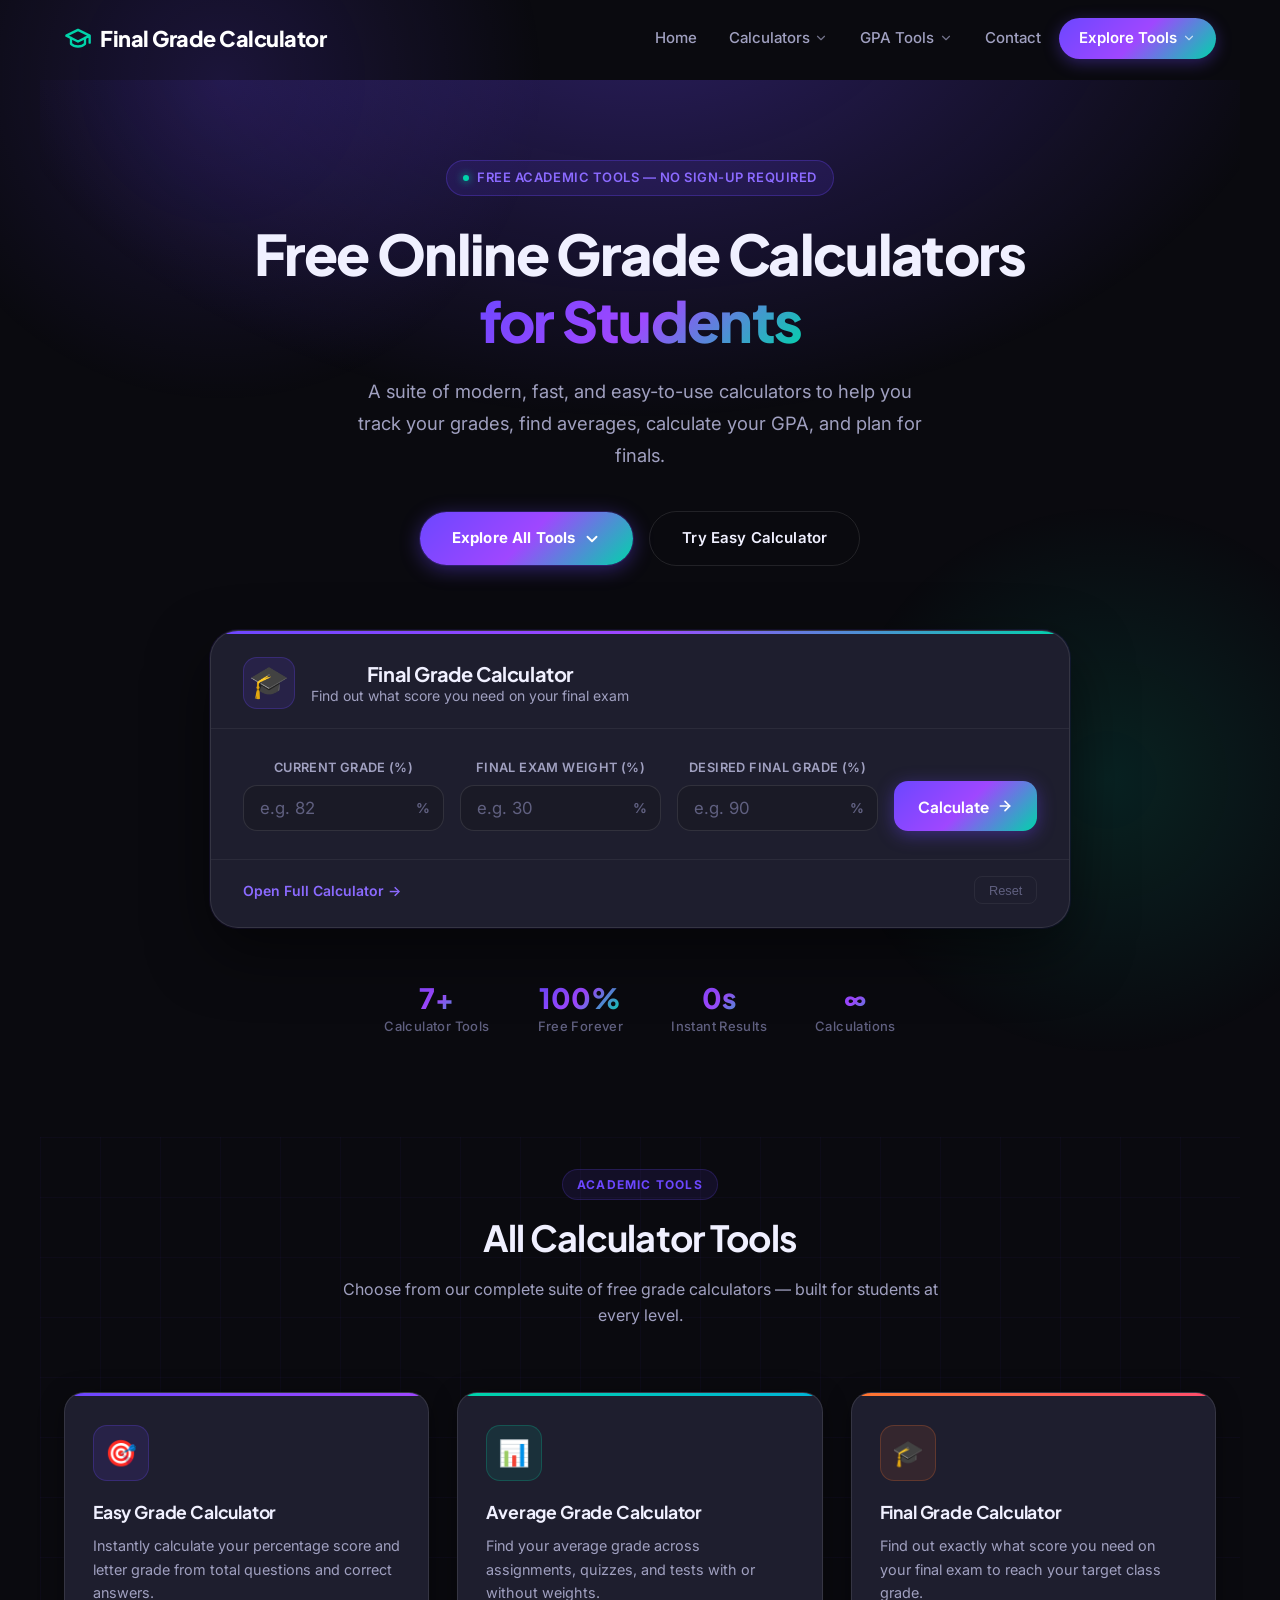
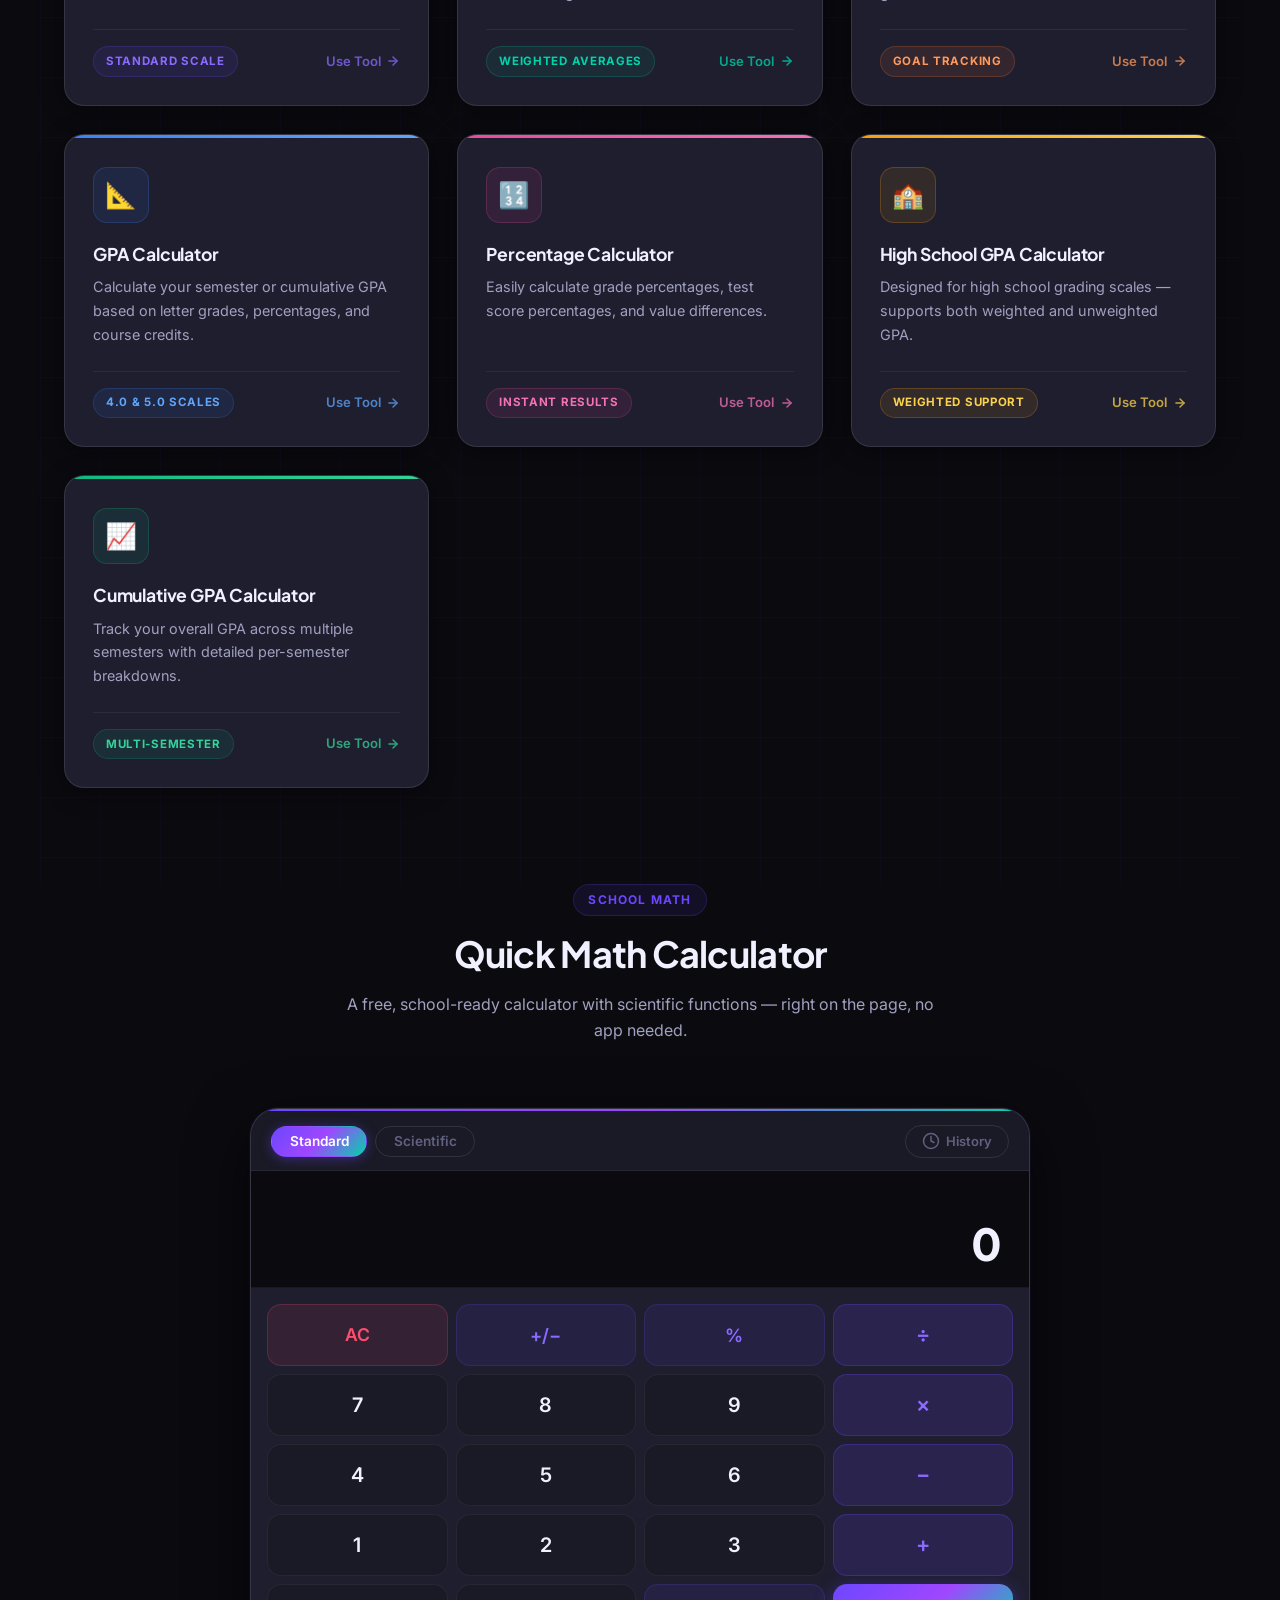
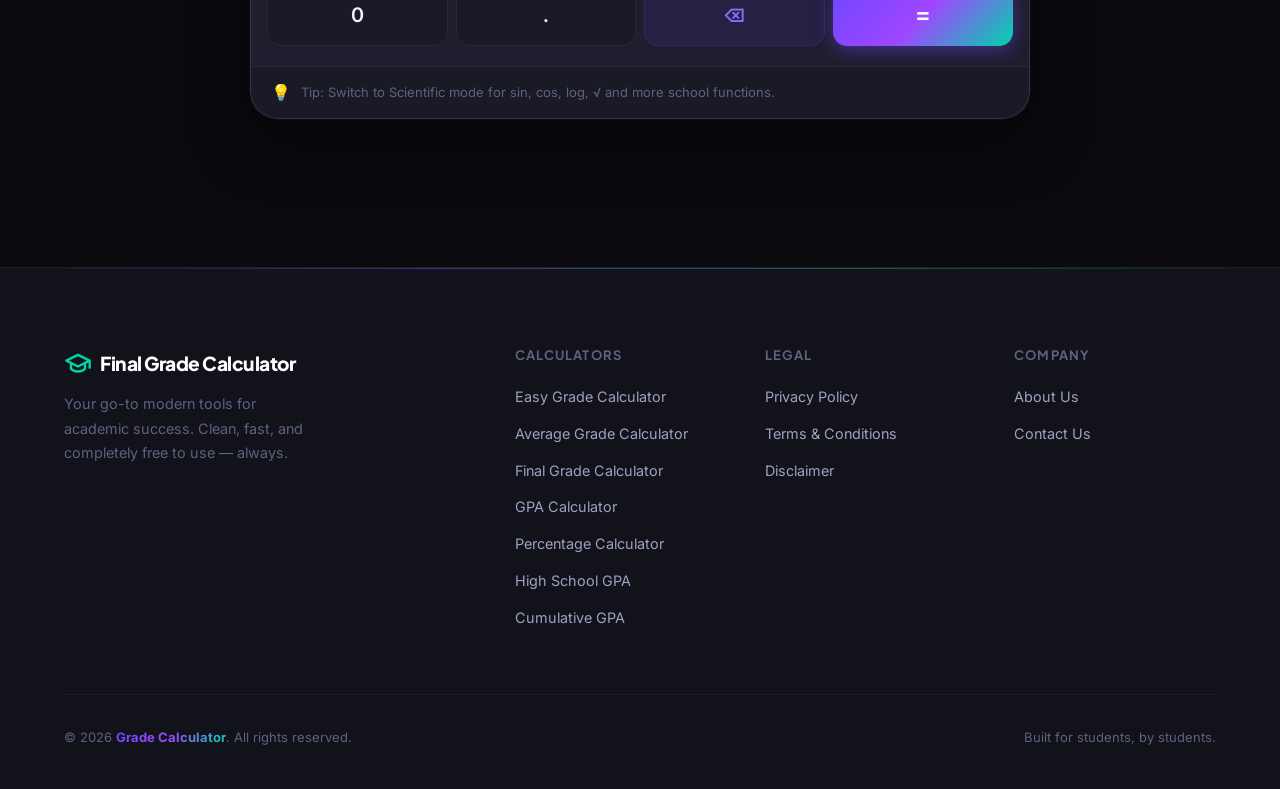
==== commit d5f87ca0: "feat: complete SEO content upgrade for all calculator pages and homepage hub" ====
--- a/index.html
+++ b/index.html
@@ -146,9 +146,8 @@
         <span class="dot"></span>
         Free Academic Tools &mdash; No Sign-up Required
       </div>
-      <h1>Calculate Your Grades<br><span class="gradient-text">with Ease &amp; Precision</span></h1>
-      <p>A suite of modern, intelligent grade calculators designed to help students and teachers find averages,
-        finals, percentages, and GPAs &mdash; instantly and accurately.</p>
+      <h1>Free Online Grade Calculators<br><span class="gradient-text">for Students</span></h1>
+      <p>A suite of modern, fast, and easy-to-use calculators to help you track your grades, find averages, calculate your GPA, and plan for finals.</p>
       <div class="hero-actions">
         <a href="#tools" class="btn-primary" id="hero-scroll-btn">
           Explore All Tools
@@ -246,7 +245,7 @@
           <div class="tool-card-body">
             <div class="tool-card-icon">🎯</div>
             <h3>Easy Grade Calculator</h3>
-            <p>The fastest way to find your school grades. Simply enter total questions and wrong answers.</p>
+            <p>Instantly calculate your percentage score and letter grade from total questions and correct answers.</p>
             <div class="tool-card-footer">
               <span class="tool-count">Standard Scale</span>
               <div class="view-tool">Use Tool <svg viewBox="0 0 24 24" width="14" height="14" fill="none" stroke="currentColor" stroke-width="2.5" stroke-linecap="round" stroke-linejoin="round"><path d="M5 12h14"/><path d="m12 5 7 7-7 7"/></svg></div>
@@ -258,7 +257,7 @@
           <div class="tool-card-body">
             <div class="tool-card-icon">📊</div>
             <h3>Average Grade Calculator</h3>
-            <p>Calculate your weighted average grade across all your assignments and projects instantly.</p>
+            <p>Find your average grade across assignments, quizzes, and tests with or without weights.</p>
             <div class="tool-card-footer">
               <span class="tool-count">Weighted Averages</span>
               <div class="view-tool">Use Tool <svg viewBox="0 0 24 24" width="14" height="14" fill="none" stroke="currentColor" stroke-width="2.5" stroke-linecap="round" stroke-linejoin="round"><path d="M5 12h14"/><path d="m12 5 7 7-7 7"/></svg></div>
@@ -270,7 +269,7 @@
           <div class="tool-card-body">
             <div class="tool-card-icon">🎓</div>
             <h3>Final Grade Calculator</h3>
-            <p>Find out exactly what you need to score on your final exam to reach your target grade.</p>
+            <p>Find out exactly what score you need on your final exam to reach your target class grade.</p>
             <div class="tool-card-footer">
               <span class="tool-count">Goal Tracking</span>
               <div class="view-tool">Use Tool <svg viewBox="0 0 24 24" width="14" height="14" fill="none" stroke="currentColor" stroke-width="2.5" stroke-linecap="round" stroke-linejoin="round"><path d="M5 12h14"/><path d="m12 5 7 7-7 7"/></svg></div>
@@ -282,7 +281,7 @@
           <div class="tool-card-body">
             <div class="tool-card-icon">📐</div>
             <h3>GPA Calculator</h3>
-            <p>Determine your semester or yearly GPA based on standard letter grades and course credits.</p>
+            <p>Calculate your semester or cumulative GPA based on letter grades, percentages, and course credits.</p>
             <div class="tool-card-footer">
               <span class="tool-count">4.0 &amp; 5.0 Scales</span>
               <div class="view-tool">Use Tool <svg viewBox="0 0 24 24" width="14" height="14" fill="none" stroke="currentColor" stroke-width="2.5" stroke-linecap="round" stroke-linejoin="round"><path d="M5 12h14"/><path d="m12 5 7 7-7 7"/></svg></div>
@@ -294,7 +293,7 @@
           <div class="tool-card-body">
             <div class="tool-card-icon">🔢</div>
             <h3>Percentage Calculator</h3>
-            <p>Quickly calculate percentages, increases, or decreases for your grades and test scores.</p>
+            <p>Easily calculate grade percentages, test score percentages, and value differences.</p>
             <div class="tool-card-footer">
               <span class="tool-count">Instant Results</span>
               <div class="view-tool">Use Tool <svg viewBox="0 0 24 24" width="14" height="14" fill="none" stroke="currentColor" stroke-width="2.5" stroke-linecap="round" stroke-linejoin="round"><path d="M5 12h14"/><path d="m12 5 7 7-7 7"/></svg></div>
--- a/assets/css/style.css
+++ b/assets/css/style.css
@@ -1330,6 +1330,74 @@
 }
 
 /* ═══════════════════════════════════════════
+   SEO CONTENT ADDITIONS
+═══════════════════════════════════════════ */
+.how-to-steps {
+  display: flex;
+  flex-direction: column;
+  gap: 1rem;
+  margin: 1.5rem 0;
+}
+
+.step-card {
+  display: flex;
+  align-items: flex-start;
+  gap: 1rem;
+  background: var(--bg-elevated);
+  padding: 1.25rem;
+  border-radius: var(--radius-md);
+  border: 1px solid var(--border-subtle);
+}
+
+.step-number {
+  background: var(--primary);
+  color: var(--white);
+  width: 28px;
+  height: 28px;
+  display: flex;
+  align-items: center;
+  justify-content: center;
+  border-radius: 50%;
+  font-weight: 700;
+  font-size: 0.875rem;
+  flex-shrink: 0;
+}
+
+.step-text {
+  color: var(--text-secondary);
+  font-size: 0.9375rem;
+  line-height: 1.6;
+}
+
+.example-box {
+  background: rgba(0, 212, 170, 0.05);
+  border-left: 4px solid var(--accent);
+  padding: 1.5rem;
+  border-radius: 0 var(--radius-md) var(--radius-md) 0;
+  margin: 1.5rem 0;
+}
+
+.example-box p {
+  margin-bottom: 0.5rem;
+}
+.example-box p:last-child {
+  margin-bottom: 0;
+}
+
+.formula-highlight {
+  background: rgba(108, 71, 255, 0.1);
+  border: 1px dashed rgba(108, 71, 255, 0.4);
+  padding: 1.25rem;
+  border-radius: var(--radius-md);
+  text-align: center;
+  font-family: 'Plus Jakarta Sans', sans-serif;
+  font-weight: 600;
+  font-size: 1.1rem;
+  color: var(--primary-light);
+  margin: 1.5rem 0;
+}
+
+/* ═══════════════════════════════════════════
    RELATED TOOLS SECTION
 ═══════════════════════════════════════════ */
 .related-tools {
